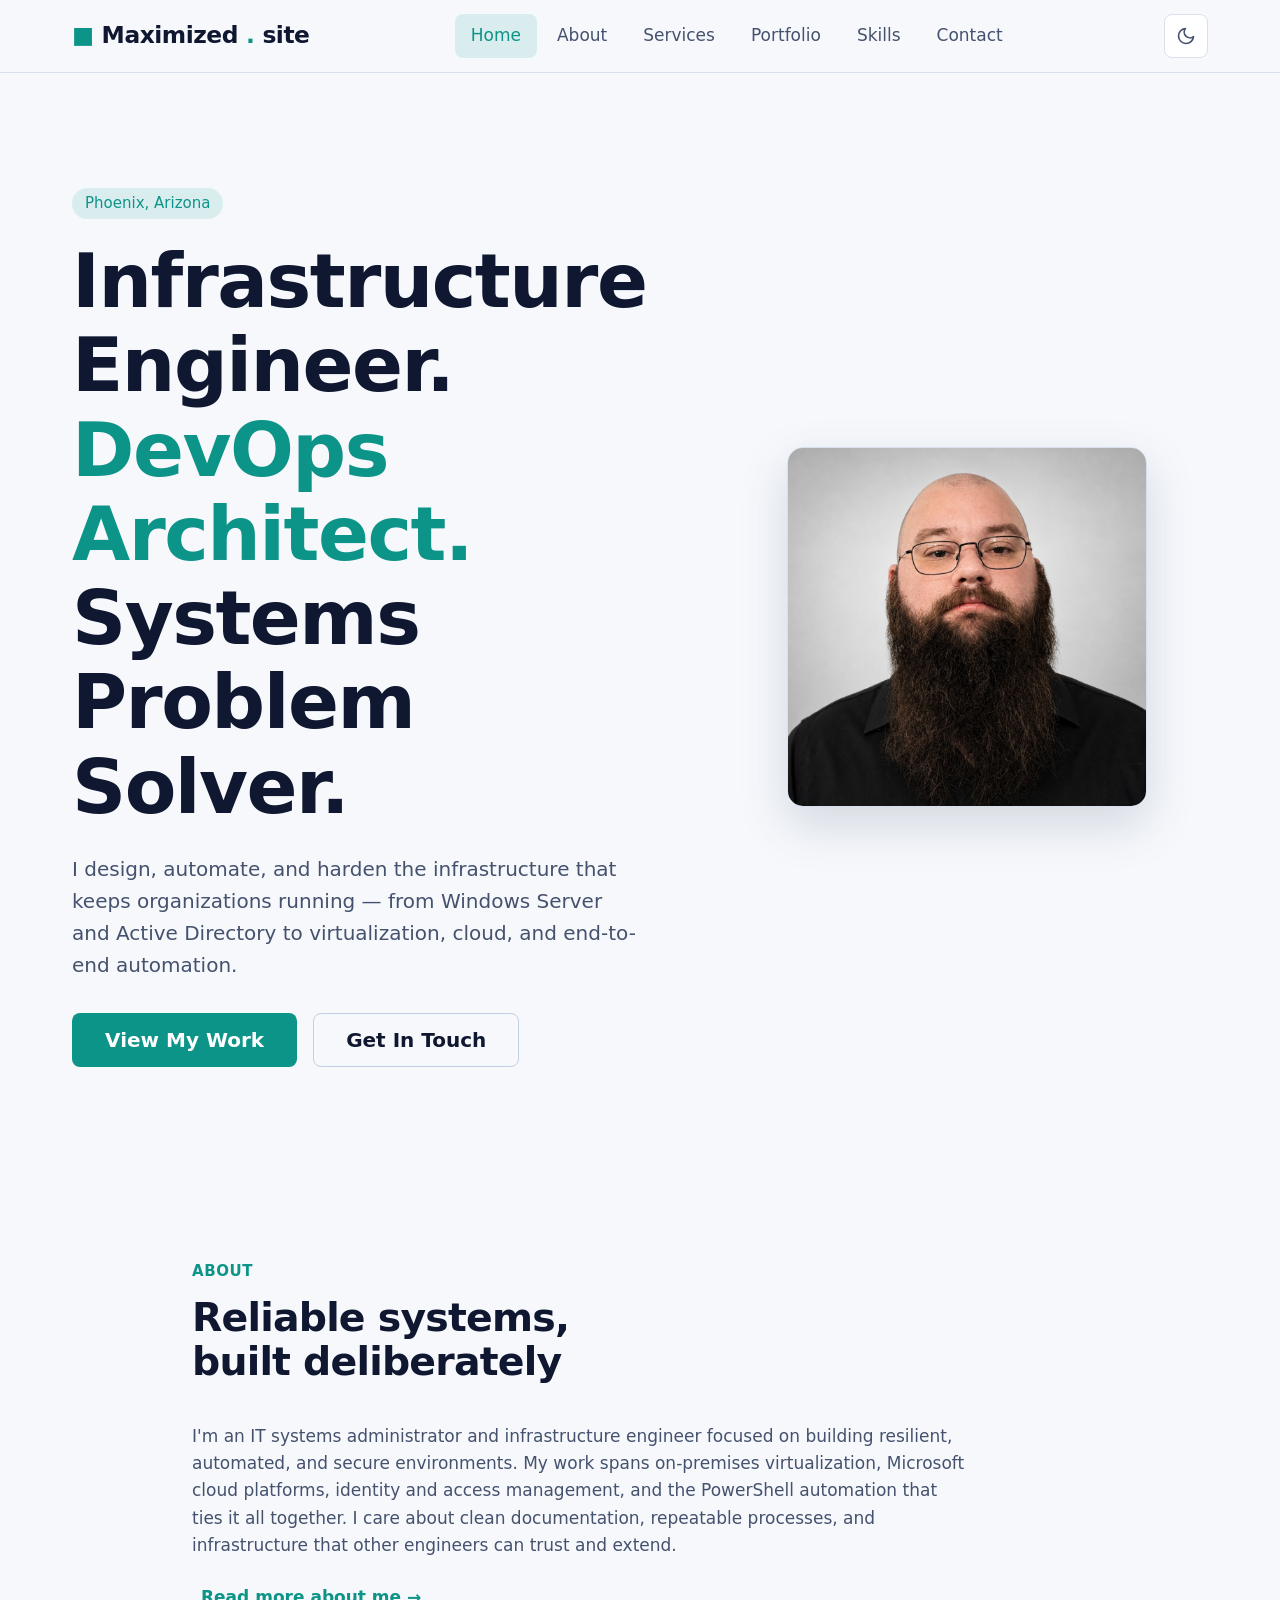
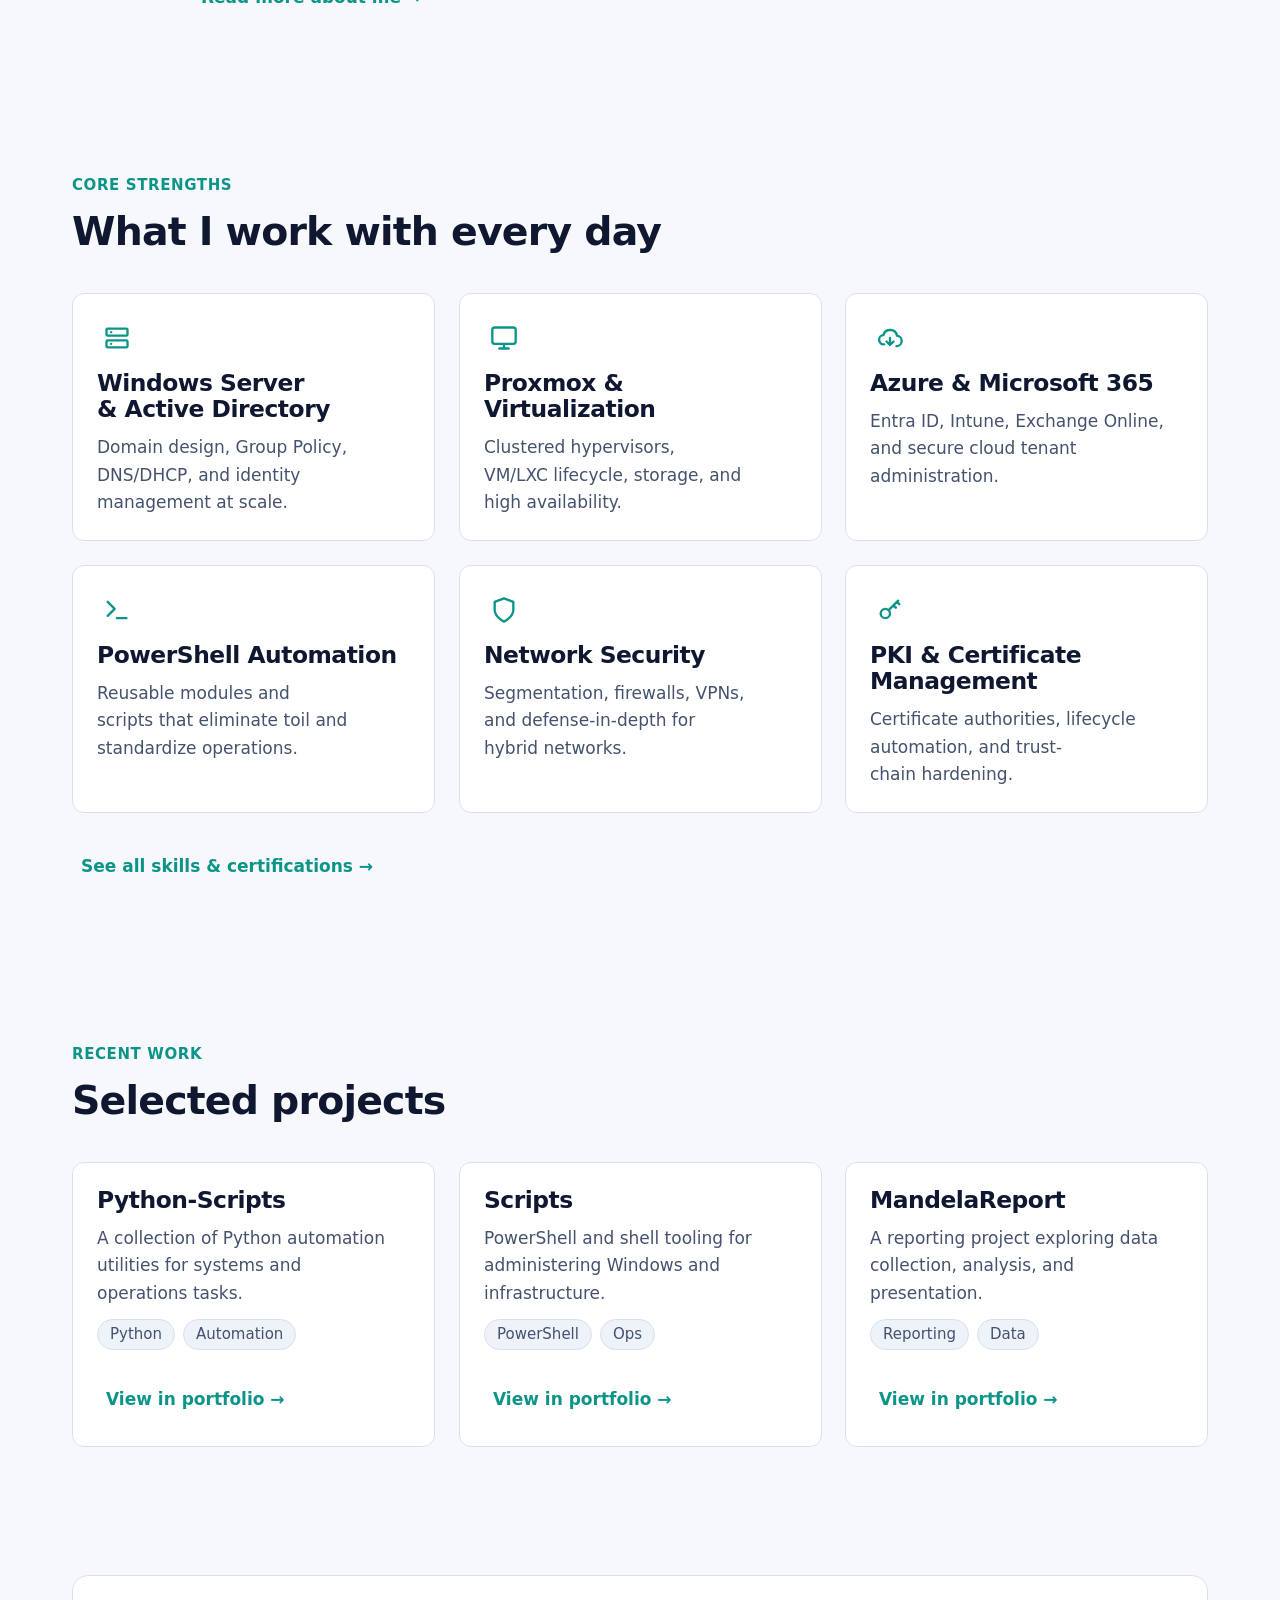
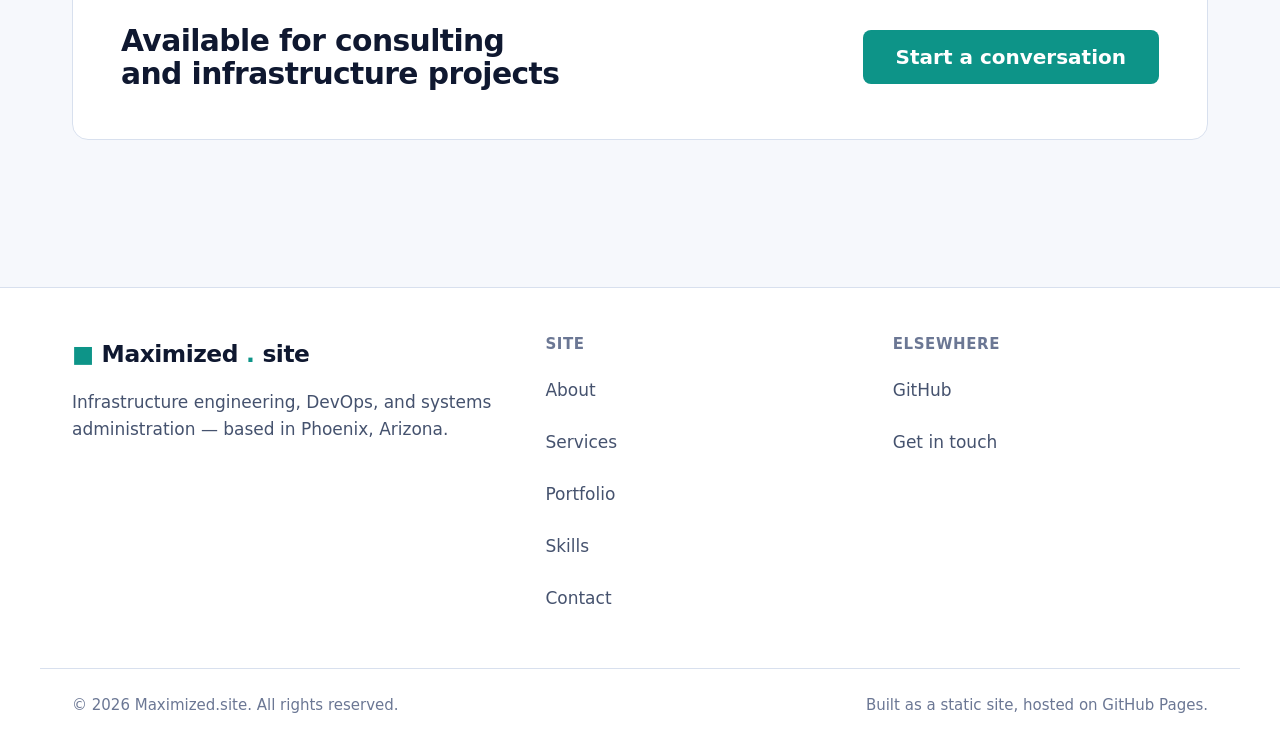
==== index.html @ c923c98b "Scaffold GitHub Pages portfolio site Add complete static site for maximized.site: HTML pages (home, " ====
<!doctype html>
<html lang="en">
<head>
  <meta charset="UTF-8" />
  <meta name="viewport" content="width=device-width, initial-scale=1" />

  <title>Home | Maximized.site</title>
  <meta name="description" content="Max Daylight — Infrastructure Engineer and DevOps Architect in Phoenix, AZ. Windows Server, Proxmox, Azure, PowerShell automation, network security, and PKI." />
  <meta name="author" content="Max Daylight" />
  <link rel="canonical" href="https://maximized.site/index.html" />

  <meta property="og:site_name" content="Maximized.site" />
  <meta property="og:title" content="Home | Maximized.site" />
  <meta property="og:description" content="Infrastructure Engineer and DevOps Architect in Phoenix, AZ. Windows Server, Proxmox, Azure, PowerShell automation, network security, and PKI." />
  <meta property="og:type" content="website" />
  <meta property="og:url" content="https://maximized.site/index.html" />
  <meta property="og:image" content="https://maximized.site/assets/images/headshot.png" />

  <meta name="twitter:card" content="summary_large_image" />
  <meta name="twitter:title" content="Home | Maximized.site" />
  <meta name="twitter:description" content="Infrastructure Engineer and DevOps Architect in Phoenix, AZ. Windows Server, Proxmox, Azure, PowerShell automation, network security, and PKI." />
  <meta name="twitter:image" content="https://maximized.site/assets/images/headshot.png" />

  <meta name="theme-color" content="#0a0f1a" />

  <link rel="preconnect" href="https://api.fontshare.com" crossorigin />
  <link rel="stylesheet" href="https://api.fontshare.com/v2/css?f[]=cabinet-grotesk@700,800&f[]=satoshi@400,500,700&display=swap" />

  <link rel="stylesheet" href="./assets/css/tokens.css" />
  <link rel="stylesheet" href="./assets/css/base.css" />
  <link rel="stylesheet" href="./assets/css/layout.css" />
  <link rel="stylesheet" href="./assets/css/components.css" />
  <link rel="stylesheet" href="./assets/css/utilities.css" />

  <script type="application/ld+json">
  {
    "@context": "https://schema.org",
    "@type": "Person",
    "name": "Max Daylight",
    "url": "https://maximized.site/",
    "image": "https://maximized.site/assets/images/headshot.png",
    "jobTitle": "Infrastructure Engineer & DevOps Architect",
    "address": {
      "@type": "PostalAddress",
      "addressLocality": "Phoenix",
      "addressRegion": "AZ",
      "addressCountry": "US"
    },
    "knowsAbout": [
      "Windows Server",
      "Active Directory",
      "Proxmox",
      "Virtualization",
      "Microsoft Azure",
      "Microsoft 365",
      "PowerShell Automation",
      "Network Security",
      "PKI",
      "Certificate Management"
    ],
    "sameAs": [
      "https://github.com/maxdaylight"
    ]
  }
  </script>
</head>
<body>
  <a class="skip-link" href="#main">Skip to content</a>

  <header class="site-header">
    <div class="container site-header__inner">
      <a class="brand" href="./index.html">
        <span class="brand__mark" aria-hidden="true">&#9632;</span>
        Maximized<span class="brand__mark" aria-hidden="true">.</span>site
      </a>

      <nav id="primary-nav" class="primary-nav" aria-label="Primary">
        <ul class="primary-nav__list">
          <li><a class="primary-nav__link" href="./index.html">Home</a></li>
          <li><a class="primary-nav__link" href="./about.html">About</a></li>
          <li><a class="primary-nav__link" href="./services.html">Services</a></li>
          <li><a class="primary-nav__link" href="./portfolio.html">Portfolio</a></li>
          <li><a class="primary-nav__link" href="./skills.html">Skills</a></li>
          <li><a class="primary-nav__link" href="./contact.html">Contact</a></li>
        </ul>
      </nav>

      <div class="header-actions">
        <button type="button" class="icon-btn theme-toggle" data-theme-toggle aria-label="Switch theme" aria-pressed="false">
          <svg class="icon-sun" viewBox="0 0 24 24" fill="none" stroke="currentColor" stroke-width="2" stroke-linecap="round" stroke-linejoin="round" aria-hidden="true" focusable="false">
            <circle cx="12" cy="12" r="4"></circle>
            <path d="M12 2v2M12 20v2M4.93 4.93l1.41 1.41M17.66 17.66l1.41 1.41M2 12h2M20 12h2M6.34 17.66l-1.41 1.41M19.07 4.93l-1.41 1.41"></path>
          </svg>
          <svg class="icon-moon" viewBox="0 0 24 24" fill="none" stroke="currentColor" stroke-width="2" stroke-linecap="round" stroke-linejoin="round" aria-hidden="true" focusable="false">
            <path d="M21 12.79A9 9 0 1 1 11.21 3 7 7 0 0 0 21 12.79z"></path>
          </svg>
        </button>

        <button type="button" id="nav-toggle" class="icon-btn nav-toggle" aria-label="Toggle navigation menu" aria-controls="primary-nav" aria-expanded="false">
          <svg viewBox="0 0 24 24" fill="none" stroke="currentColor" stroke-width="2" stroke-linecap="round" aria-hidden="true" focusable="false">
            <path d="M3 6h18M3 12h18M3 18h18"></path>
          </svg>
        </button>
      </div>
    </div>
  </header>

  <main id="main">
    <!-- ============================= Hero ============================= -->
    <section class="hero" aria-labelledby="hero-title">
      <div class="container split">
        <div>
          <p class="hero__eyebrow">
            <span class="badge badge--accent">Phoenix, Arizona</span>
          </p>
          <h1 id="hero-title" class="hero__title">
            Infrastructure Engineer. <span class="accent">DevOps Architect.</span> Systems Problem Solver.
          </h1>
          <p class="hero__subtitle">
            I design, automate, and harden the infrastructure that keeps
            organizations running — from Windows Server and Active Directory to
            virtualization, cloud, and end-to-end automation.
          </p>
          <div class="hero__actions cluster">
            <a class="btn btn--primary btn--lg" href="./portfolio.html">View My Work</a>
            <a class="btn btn--secondary btn--lg" href="./contact.html">Get In Touch</a>
          </div>
        </div>
        <div class="split__media">
          <img
            class="portrait mx-auto"
            src="./assets/images/headshot.png"
            alt="Portrait of Max Daylight, Infrastructure and DevOps Engineer"
            width="360"
            height="360"
            loading="eager"
            decoding="async"
          />
        </div>
      </div>
    </section>

    <!-- ============================ About ============================= -->
    <section class="section" aria-labelledby="about-title" data-reveal>
      <div class="container container--default">
        <div class="section-header">
          <p class="section-eyebrow">About</p>
          <h2 id="about-title">Reliable systems, built deliberately</h2>
        </div>
        <p class="text-muted">
          I'm an IT systems administrator and infrastructure engineer focused on
          building resilient, automated, and secure environments. My work spans
          on-premises virtualization, Microsoft cloud platforms, identity and
          access management, and the PowerShell automation that ties it all
          together. I care about clean documentation, repeatable processes, and
          infrastructure that other engineers can trust and extend.
        </p>
        <p class="mt-4">
          <a class="btn btn--ghost" href="./about.html">Read more about me &rarr;</a>
        </p>
      </div>
    </section>

    <!-- ============================ Skills ============================ -->
    <section class="section" aria-labelledby="skills-title">
      <div class="container">
        <div class="section-header">
          <p class="section-eyebrow">Core strengths</p>
          <h2 id="skills-title">What I work with every day</h2>
        </div>

        <ul class="grid grid--3">
          <li class="card card--interactive" data-reveal>
            <span class="card__icon" aria-hidden="true">
              <svg viewBox="0 0 24 24" fill="none" stroke="currentColor" stroke-width="2" stroke-linecap="round" stroke-linejoin="round"><rect x="3" y="4" width="18" height="6" rx="1"></rect><rect x="3" y="14" width="18" height="6" rx="1"></rect><path d="M7 7h.01M7 17h.01"></path></svg>
            </span>
            <h3 class="card__title">Windows Server &amp; Active Directory</h3>
            <p class="card__text">Domain design, Group Policy, DNS/DHCP, and identity management at scale.</p>
          </li>

          <li class="card card--interactive" data-reveal data-reveal-delay="1">
            <span class="card__icon" aria-hidden="true">
              <svg viewBox="0 0 24 24" fill="none" stroke="currentColor" stroke-width="2" stroke-linecap="round" stroke-linejoin="round"><rect x="2" y="3" width="20" height="14" rx="2"></rect><path d="M8 21h8M12 17v4"></path></svg>
            </span>
            <h3 class="card__title">Proxmox &amp; Virtualization</h3>
            <p class="card__text">Clustered hypervisors, VM/LXC lifecycle, storage, and high availability.</p>
          </li>

          <li class="card card--interactive" data-reveal data-reveal-delay="2">
            <span class="card__icon" aria-hidden="true">
              <svg viewBox="0 0 24 24" fill="none" stroke="currentColor" stroke-width="2" stroke-linecap="round" stroke-linejoin="round"><path d="M17.5 19a4.5 4.5 0 0 0 .5-8.97A6 6 0 0 0 6.34 9.5 4 4 0 0 0 7 17.5"></path><path d="M12 12v6M9 15l3 3 3-3"></path></svg>
            </span>
            <h3 class="card__title">Azure &amp; Microsoft 365</h3>
            <p class="card__text">Entra ID, Intune, Exchange Online, and secure cloud tenant administration.</p>
          </li>

          <li class="card card--interactive" data-reveal>
            <span class="card__icon" aria-hidden="true">
              <svg viewBox="0 0 24 24" fill="none" stroke="currentColor" stroke-width="2" stroke-linecap="round" stroke-linejoin="round"><path d="M4 17l6-6-6-6"></path><path d="M12 19h8"></path></svg>
            </span>
            <h3 class="card__title">PowerShell Automation</h3>
            <p class="card__text">Reusable modules and scripts that eliminate toil and standardize operations.</p>
          </li>

          <li class="card card--interactive" data-reveal data-reveal-delay="1">
            <span class="card__icon" aria-hidden="true">
              <svg viewBox="0 0 24 24" fill="none" stroke="currentColor" stroke-width="2" stroke-linecap="round" stroke-linejoin="round"><path d="M12 22s8-4 8-10V5l-8-3-8 3v7c0 6 8 10 8 10z"></path></svg>
            </span>
            <h3 class="card__title">Network Security</h3>
            <p class="card__text">Segmentation, firewalls, VPNs, and defense-in-depth for hybrid networks.</p>
          </li>

          <li class="card card--interactive" data-reveal data-reveal-delay="2">
            <span class="card__icon" aria-hidden="true">
              <svg viewBox="0 0 24 24" fill="none" stroke="currentColor" stroke-width="2" stroke-linecap="round" stroke-linejoin="round"><circle cx="8" cy="15" r="4"></circle><path d="M10.85 12.15 19 4M18 5l2 2M15 8l2 2"></path></svg>
            </span>
            <h3 class="card__title">PKI &amp; Certificate Management</h3>
            <p class="card__text">Certificate authorities, lifecycle automation, and trust-chain hardening.</p>
          </li>
        </ul>

        <p class="mt-8">
          <a class="btn btn--ghost" href="./skills.html">See all skills &amp; certifications &rarr;</a>
        </p>
      </div>
    </section>

    <!-- ========================= Recent work ========================= -->
    <section class="section" aria-labelledby="work-title">
      <div class="container">
        <div class="section-header">
          <p class="section-eyebrow">Recent work</p>
          <h2 id="work-title">Selected projects</h2>
        </div>

        <ul class="grid grid--3">
          <li class="card card--interactive" data-reveal>
            <h3 class="card__title">Python-Scripts</h3>
            <p class="card__text">A collection of Python automation utilities for systems and operations tasks.</p>
            <div class="card__meta">
              <span class="badge">Python</span>
              <span class="badge">Automation</span>
            </div>
            <p class="mt-4"><a class="btn btn--ghost" href="./portfolio.html">View in portfolio &rarr;</a></p>
          </li>

          <li class="card card--interactive" data-reveal data-reveal-delay="1">
            <h3 class="card__title">Scripts</h3>
            <p class="card__text">PowerShell and shell tooling for administering Windows and infrastructure.</p>
            <div class="card__meta">
              <span class="badge">PowerShell</span>
              <span class="badge">Ops</span>
            </div>
            <p class="mt-4"><a class="btn btn--ghost" href="./portfolio.html">View in portfolio &rarr;</a></p>
          </li>

          <li class="card card--interactive" data-reveal data-reveal-delay="2">
            <h3 class="card__title">MandelaReport</h3>
            <p class="card__text">A reporting project exploring data collection, analysis, and presentation.</p>
            <div class="card__meta">
              <span class="badge">Reporting</span>
              <span class="badge">Data</span>
            </div>
            <p class="mt-4"><a class="btn btn--ghost" href="./portfolio.html">View in portfolio &rarr;</a></p>
          </li>
        </ul>
      </div>
    </section>

    <!-- =========================== CTA banner ========================= -->
    <section class="section section--tight" aria-labelledby="cta-title">
      <div class="container">
        <div class="cta-banner" data-reveal>
          <h2 id="cta-title" class="cta-banner__title">Available for consulting and infrastructure projects</h2>
          <a class="btn btn--primary btn--lg" href="./contact.html">Start a conversation</a>
        </div>
      </div>
    </section>
  </main>

  <footer class="site-footer">
    <div class="container site-footer__inner">
      <div class="footer-col">
        <a class="brand" href="./index.html">
          <span class="brand__mark" aria-hidden="true">&#9632;</span>
          Maximized<span class="brand__mark" aria-hidden="true">.</span>site
        </a>
        <p class="text-muted mt-4">
          Infrastructure engineering, DevOps, and systems administration —
          based in Phoenix, Arizona.
        </p>
      </div>

      <nav class="footer-col" aria-label="Footer">
        <h2 class="footer-col__title">Site</h2>
        <div class="footer-links">
          <a href="./about.html">About</a>
          <a href="./services.html">Services</a>
          <a href="./portfolio.html">Portfolio</a>
          <a href="./skills.html">Skills</a>
          <a href="./contact.html">Contact</a>
        </div>
      </nav>

      <div class="footer-col">
        <h2 class="footer-col__title">Elsewhere</h2>
        <div class="footer-links">
          <a href="https://github.com/maxdaylight" target="_blank" rel="noopener noreferrer">GitHub</a>
          <a href="./contact.html">Get in touch</a>
        </div>
      </div>
    </div>

    <div class="container site-footer__bottom">
      <p>&copy; <span data-current-year>2026</span> Maximized.site. All rights reserved.</p>
      <p>Built as a static site, hosted on GitHub Pages.</p>
    </div>
  </footer>

  <script src="./assets/js/utils.js" defer></script>
  <script src="./assets/js/theme.js" defer></script>
  <script src="./assets/js/nav.js" defer></script>
  <script src="./assets/js/animations.js" defer></script>
</body>
</html>
---- assets/css/tokens.css ----
/* ==========================================================================
   tokens.css — Design tokens for maximized.site
   Colors, fluid type scale, spacing, radii, shadows, transitions, widths.
   Dark navy + electric teal palette (IT / DevOps professional aesthetic).
   ========================================================================== */

:root {
  /* ---- Font families (loaded via Fontshare CDN) -------------------------- */
  --font-display: "Cabinet Grotesk", system-ui, -apple-system, "Segoe UI", sans-serif;
  --font-body: "Satoshi", system-ui, -apple-system, "Segoe UI", Roboto, sans-serif;
  --font-mono: ui-monospace, "Cascadia Code", "Fira Code", "SFMono-Regular", Consolas, monospace;

  /* ---- Fluid type scale (clamp: min, preferred-vw, max) ------------------ */
  /* 12px floor on --text-xs; 16px on --text-base. */
  --text-xs: clamp(0.75rem, 0.74rem + 0.05vw, 0.8125rem);     /* 12 -> 13 */
  --text-sm: clamp(0.875rem, 0.85rem + 0.12vw, 0.9375rem);    /* 14 -> 15 */
  --text-base: clamp(1rem, 0.97rem + 0.15vw, 1.0625rem);      /* 16 -> 17 */
  --text-md: clamp(1.125rem, 1.08rem + 0.22vw, 1.25rem);      /* 18 -> 20 */
  --text-lg: clamp(1.25rem, 1.18rem + 0.35vw, 1.5rem);        /* 20 -> 24 */
  --text-xl: clamp(1.5rem, 1.38rem + 0.6vw, 1.875rem);        /* 24 -> 30 */
  --text-2xl: clamp(1.875rem, 1.68rem + 0.98vw, 2.5rem);      /* 30 -> 40 */
  --text-3xl: clamp(2.25rem, 1.95rem + 1.5vw, 3.25rem);       /* 36 -> 52 */
  --text-hero: clamp(2.75rem, 2.1rem + 3.25vw, 4.75rem);      /* 44 -> 76 */

  /* ---- Line heights & weights -------------------------------------------- */
  --leading-tight: 1.12;
  --leading-snug: 1.28;
  --leading-normal: 1.6;
  --weight-regular: 400;
  --weight-medium: 500;
  --weight-semibold: 600;
  --weight-bold: 700;
  --tracking-tight: -0.02em;
  --tracking-wide: 0.04em;

  /* ---- Spacing scale (4px base unit) ------------------------------------- */
  --space-1: 0.25rem;   /* 4px */
  --space-2: 0.5rem;    /* 8px */
  --space-3: 0.75rem;   /* 12px */
  --space-4: 1rem;      /* 16px */
  --space-5: 1.25rem;   /* 20px */
  --space-6: 1.5rem;    /* 24px */
  --space-8: 2rem;      /* 32px */
  --space-10: 2.5rem;   /* 40px */
  --space-12: 3rem;     /* 48px */
  --space-16: 4rem;     /* 64px */
  --space-20: 5rem;     /* 80px */
  --space-24: 6rem;     /* 96px */
  --space-32: 8rem;     /* 128px */

  /* ---- Border radius ----------------------------------------------------- */
  --radius-sm: 6px;
  --radius-md: 8px;
  --radius-lg: 12px;
  --radius-xl: 16px;
  --radius-full: 9999px;

  /* ---- Content width tokens ---------------------------------------------- */
  --content-narrow: 640px;
  --content-default: 960px;
  --content-wide: 1200px;

  /* ---- Layout ------------------------------------------------------------ */
  --header-height: 4.5rem;
  --gutter: clamp(1rem, 0.6rem + 2vw, 2rem);

  /* ---- Transitions ------------------------------------------------------- */
  --transition-interactive: 180ms cubic-bezier(0.16, 1, 0.3, 1);
  --transition-slow: 420ms cubic-bezier(0.16, 1, 0.3, 1);

  /* ---- Z-index scale ----------------------------------------------------- */
  --z-base: 1;
  --z-header: 100;
  --z-nav: 200;
  --z-skiplink: 300;
}

/* ==========================================================================
   Color palette — Dark theme (default professional aesthetic)
   ========================================================================== */
:root,
[data-theme="dark"] {
  color-scheme: dark;

  --color-bg: #0a0f1a;            /* deep navy */
  --color-surface: #111a2b;       /* raised navy surface */
  --color-surface-2: #18233a;     /* secondary surface / hover */
  --color-border: #243049;        /* subtle border on dark */
  --color-border-strong: #33405c;

  --color-text: #e9eef7;          /* near-white body text */
  --color-text-muted: #9aa8c2;    /* muted secondary text */
  --color-text-faint: #6b7a97;    /* faint tertiary text */

  --color-primary: #2dd4bf;       /* electric teal accent */
  --color-primary-hover: #5eead4;
  --color-primary-contrast: #04211d; /* text on teal surfaces */
  --color-primary-soft: rgba(45, 212, 191, 0.14);

  --color-focus: #5eead4;

  /* Shadows tone-matched to dark surfaces via oklch + alpha */
  --shadow-sm: 0 1px 2px oklch(0% 0 0 / 0.45);
  --shadow-md: 0 6px 18px oklch(0% 0 0 / 0.5);
  --shadow-lg: 0 18px 48px oklch(0% 0 0 / 0.55);
  --shadow-focus: 0 0 0 3px var(--color-primary-soft);
}

/* ==========================================================================
   Color palette — Light theme
   ========================================================================== */
[data-theme="light"] {
  color-scheme: light;

  --color-bg: #f6f8fc;
  --color-surface: #ffffff;
  --color-surface-2: #eef2f9;
  --color-border: #d8e0ee;
  --color-border-strong: #c2cee2;

  --color-text: #0f1830;
  --color-text-muted: #45526e;
  --color-text-faint: #6b7794;

  --color-primary: #0d9488;       /* deeper teal for AA contrast on light */
  --color-primary-hover: #0f766e;
  --color-primary-contrast: #ffffff;
  --color-primary-soft: rgba(13, 148, 136, 0.12);

  --color-focus: #0d9488;

  --shadow-sm: 0 1px 2px oklch(40% 0.04 250 / 0.12);
  --shadow-md: 0 6px 18px oklch(40% 0.04 250 / 0.14);
  --shadow-lg: 0 18px 48px oklch(40% 0.04 250 / 0.18);
  --shadow-focus: 0 0 0 3px var(--color-primary-soft);
}

/* Default to dark when no preference is resolved by JS and the user's
   system prefers light: light tokens applied only when explicitly set. */
@media (prefers-color-scheme: light) {
  :root:not([data-theme]) {
    color-scheme: light;
    --color-bg: #f6f8fc;
    --color-surface: #ffffff;
    --color-surface-2: #eef2f9;
    --color-border: #d8e0ee;
    --color-border-strong: #c2cee2;
    --color-text: #0f1830;
    --color-text-muted: #45526e;
    --color-text-faint: #6b7794;
    --color-primary: #0d9488;
    --color-primary-hover: #0f766e;
    --color-primary-contrast: #ffffff;
    --color-primary-soft: rgba(13, 148, 136, 0.12);
    --color-focus: #0d9488;
  }
}
---- assets/css/base.css ----
/* ==========================================================================
   base.css — CSS reset + base element styles for maximized.site
   Depends on tokens.css.
   ========================================================================== */

*,
*::before,
*::after {
  box-sizing: border-box;
}

* {
  margin: 0;
}

html {
  scroll-behavior: smooth;
  -webkit-text-size-adjust: 100%;
  text-size-adjust: 100%;
  scroll-padding-top: calc(var(--header-height) + var(--space-4));
}

body {
  min-height: 100vh;
  color: var(--color-text);
  background-color: var(--color-bg);
  font-family: var(--font-body);
  font-size: var(--text-base);
  line-height: var(--leading-normal);
  font-weight: var(--weight-regular);
  -webkit-font-smoothing: antialiased;
  -moz-osx-font-smoothing: grayscale;
  text-rendering: optimizeLegibility;
}

img,
video,
canvas,
svg {
  display: block;
  max-width: 100%;
  height: auto;
}

input,
button,
textarea,
select {
  font: inherit;
  color: inherit;
}

button {
  cursor: pointer;
  background: none;
  border: none;
}

a {
  color: var(--color-primary);
  text-decoration: none;
}

a:hover {
  color: var(--color-primary-hover);
}

ul,
ol {
  list-style: none;
  padding: 0;
}

/* ---- Headings ----------------------------------------------------------- */
h1,
h2,
h3,
h4 {
  font-family: var(--font-display);
  font-weight: var(--weight-bold);
  line-height: var(--leading-tight);
  letter-spacing: var(--tracking-tight);
  text-wrap: balance;
  color: var(--color-text);
}

h1 { font-size: var(--text-3xl); }
h2 { font-size: var(--text-2xl); }
h3 { font-size: var(--text-xl); }
h4 { font-size: var(--text-lg); }

h5,
h6 {
  font-family: var(--font-body);
  font-weight: var(--weight-semibold);
  line-height: var(--leading-snug);
}

/* ---- Body text ---------------------------------------------------------- */
p,
li {
  text-wrap: pretty;
}

p {
  max-width: 72ch;
}

strong {
  font-weight: var(--weight-semibold);
  color: var(--color-text);
}

code,
pre,
kbd {
  font-family: var(--font-mono);
  font-size: 0.92em;
}

hr {
  border: none;
  border-top: 1px solid var(--color-border);
  margin-block: var(--space-8);
}

/* ---- Selection & focus -------------------------------------------------- */
::selection {
  background-color: color-mix(in oklab, var(--color-primary) 35%, transparent);
  color: var(--color-text);
}

:focus-visible {
  outline: 2px solid var(--color-focus);
  outline-offset: 2px;
  border-radius: var(--radius-sm);
}

/* Remove default outline only where :focus-visible provides a replacement. */
:focus:not(:focus-visible) {
  outline: none;
}

/* ---- Reduced motion ----------------------------------------------------- */
@media (prefers-reduced-motion: reduce) {
  html {
    scroll-behavior: auto;
  }

  *,
  *::before,
  *::after {
    animation-duration: 0.01ms !important;
    animation-iteration-count: 1 !important;
    transition-duration: 0.01ms !important;
    scroll-behavior: auto !important;
  }
}

/* ---- Screen-reader-only utility ----------------------------------------- */
.sr-only {
  position: absolute;
  width: 1px;
  height: 1px;
  padding: 0;
  margin: -1px;
  overflow: hidden;
  clip: rect(0, 0, 0, 0);
  white-space: nowrap;
  border: 0;
}
---- assets/css/layout.css ----
/* ==========================================================================
   layout.css — Container, grid, and section layout utilities
   Depends on tokens.css.
   ========================================================================== */

.container {
  width: 100%;
  max-width: var(--content-wide);
  margin-inline: auto;
  padding-inline: var(--gutter);
}

.container--narrow { max-width: var(--content-narrow); }
.container--default { max-width: var(--content-default); }

/* ---- Vertical section rhythm -------------------------------------------- */
.section {
  padding-block: clamp(var(--space-12), 6vw, var(--space-24));
}

.section--tight {
  padding-block: clamp(var(--space-8), 4vw, var(--space-16));
}

.section-header {
  display: flex;
  flex-direction: column;
  gap: var(--space-3);
  max-width: var(--content-narrow);
  margin-bottom: var(--space-10);
}

.section-eyebrow {
  font-size: var(--text-sm);
  font-weight: var(--weight-semibold);
  letter-spacing: var(--tracking-wide);
  text-transform: uppercase;
  color: var(--color-primary);
}

.section-lead {
  color: var(--color-text-muted);
  font-size: var(--text-md);
}

/* ---- Responsive auto-fit grid ------------------------------------------- */
.grid {
  display: grid;
  gap: var(--space-6);
}

.grid--2 { grid-template-columns: repeat(2, 1fr); }
.grid--3 { grid-template-columns: repeat(3, 1fr); }

.grid--auto {
  grid-template-columns: repeat(auto-fit, minmax(min(100%, 16rem), 1fr));
}

/* ---- Flex helpers ------------------------------------------------------- */
.cluster {
  display: flex;
  flex-wrap: wrap;
  gap: var(--space-4);
  align-items: center;
}

.cluster--center {
  justify-content: center;
}

.stack {
  display: flex;
  flex-direction: column;
  gap: var(--space-4);
}

.stack--lg { gap: var(--space-8); }

/* ---- Two-column split (content + media) --------------------------------- */
.split {
  display: grid;
  gap: clamp(var(--space-8), 5vw, var(--space-16));
  align-items: center;
  grid-template-columns: 1fr;
}

@media (min-width: 60rem) {
  .split {
    grid-template-columns: 1.1fr 0.9fr;
  }
  .split--media-first > :first-child { order: 2; }
}

/* ---- Responsive collapse for grids -------------------------------------- */
@media (max-width: 60rem) {
  .grid--3 { grid-template-columns: repeat(2, 1fr); }
}

@media (max-width: 40rem) {
  .grid--2,
  .grid--3 { grid-template-columns: 1fr; }
}
---- assets/css/components.css ----
/* ==========================================================================
   components.css — Buttons, cards, badges, nav, header, footer, forms
   Depends on tokens.css, layout.css.
   ========================================================================== */

/* ==========================================================================
   Skip link
   ========================================================================== */
.skip-link {
  position: absolute;
  left: var(--space-4);
  top: var(--space-2);
  z-index: var(--z-skiplink);
  transform: translateY(-150%);
  padding: var(--space-3) var(--space-5);
  background-color: var(--color-primary);
  color: var(--color-primary-contrast);
  border-radius: var(--radius-md);
  font-weight: var(--weight-semibold);
  transition: transform var(--transition-interactive);
}

.skip-link:focus-visible {
  transform: translateY(0);
  color: var(--color-primary-contrast);
}

/* ==========================================================================
   Buttons (min 44x44px touch targets; no gradients)
   ========================================================================== */
.btn {
  display: inline-flex;
  align-items: center;
  justify-content: center;
  gap: var(--space-2);
  min-height: 44px;
  padding: var(--space-3) var(--space-6);
  border-radius: var(--radius-md);
  font-family: var(--font-body);
  font-size: var(--text-base);
  font-weight: var(--weight-semibold);
  line-height: 1;
  text-align: center;
  border: 1px solid transparent;
  transition: background-color var(--transition-interactive),
    border-color var(--transition-interactive),
    color var(--transition-interactive),
    transform var(--transition-interactive);
}

.btn:active {
  transform: translateY(1px);
}

.btn--primary {
  background-color: var(--color-primary);
  color: var(--color-primary-contrast);
}

.btn--primary:hover {
  background-color: var(--color-primary-hover);
  color: var(--color-primary-contrast);
}

.btn--secondary {
  background-color: transparent;
  color: var(--color-text);
  border-color: var(--color-border-strong);
}

.btn--secondary:hover {
  background-color: var(--color-surface-2);
  color: var(--color-text);
  border-color: var(--color-primary);
}

.btn--ghost {
  background-color: transparent;
  color: var(--color-primary);
  padding-inline: var(--space-2);
}

.btn--ghost:hover {
  color: var(--color-primary-hover);
}

.btn--lg {
  min-height: 52px;
  padding: var(--space-4) var(--space-8);
  font-size: var(--text-md);
}

/* ==========================================================================
   Site header + primary navigation
   ========================================================================== */
.site-header {
  position: sticky;
  top: 0;
  z-index: var(--z-header);
  background-color: color-mix(in oklab, var(--color-bg) 88%, transparent);
  backdrop-filter: saturate(140%) blur(10px);
  border-bottom: 1px solid var(--color-border);
}

.site-header__inner {
  display: flex;
  align-items: center;
  justify-content: space-between;
  gap: var(--space-4);
  min-height: var(--header-height);
}

.brand {
  display: inline-flex;
  align-items: center;
  gap: var(--space-2);
  font-family: var(--font-display);
  font-weight: var(--weight-bold);
  font-size: var(--text-lg);
  color: var(--color-text);
  letter-spacing: var(--tracking-tight);
}

.brand:hover { color: var(--color-text); }

.brand__mark {
  color: var(--color-primary);
}

.primary-nav {
  display: flex;
  align-items: center;
  gap: var(--space-2);
}

.primary-nav__list {
  display: flex;
  align-items: center;
  gap: var(--space-1);
}

.primary-nav__link {
  display: inline-flex;
  align-items: center;
  min-height: 44px;
  padding: var(--space-2) var(--space-4);
  border-radius: var(--radius-md);
  color: var(--color-text-muted);
  font-weight: var(--weight-medium);
  transition: color var(--transition-interactive),
    background-color var(--transition-interactive);
}

.primary-nav__link:hover {
  color: var(--color-text);
  background-color: var(--color-surface-2);
}

.primary-nav__link[aria-current="page"] {
  color: var(--color-primary);
  background-color: var(--color-primary-soft);
}

/* ---- Header action buttons (theme toggle + hamburger) ------------------- */
.header-actions {
  display: flex;
  align-items: center;
  gap: var(--space-2);
}

.icon-btn {
  display: inline-flex;
  align-items: center;
  justify-content: center;
  width: 44px;
  height: 44px;
  border-radius: var(--radius-md);
  color: var(--color-text-muted);
  border: 1px solid var(--color-border);
  background-color: var(--color-surface);
  transition: color var(--transition-interactive),
    border-color var(--transition-interactive),
    background-color var(--transition-interactive);
}

.icon-btn:hover {
  color: var(--color-text);
  border-color: var(--color-primary);
}

.icon-btn svg {
  width: 20px;
  height: 20px;
}

/* Theme toggle: show one icon at a time depending on resolved theme. */
.theme-toggle .icon-sun { display: none; }
.theme-toggle .icon-moon { display: block; }
[data-theme="dark"] .theme-toggle .icon-sun { display: block; }
[data-theme="dark"] .theme-toggle .icon-moon { display: none; }

.nav-toggle {
  display: none;
}

/* ==========================================================================
   Mobile navigation
   ========================================================================== */
@media (max-width: 56rem) {
  .nav-toggle {
    display: inline-flex;
  }

  .primary-nav {
    position: fixed;
    inset: var(--header-height) 0 auto 0;
    flex-direction: column;
    align-items: stretch;
    gap: var(--space-2);
    padding: var(--space-4) var(--gutter) var(--space-8);
    background-color: var(--color-surface);
    border-bottom: 1px solid var(--color-border);
    box-shadow: var(--shadow-lg);
    transform: translateY(-12px);
    opacity: 0;
    visibility: hidden;
    transition: opacity var(--transition-interactive),
      transform var(--transition-interactive),
      visibility var(--transition-interactive);
  }

  .primary-nav.nav-open {
    transform: translateY(0);
    opacity: 1;
    visibility: visible;
  }

  .primary-nav__list {
    flex-direction: column;
    align-items: stretch;
    gap: var(--space-1);
  }

  .primary-nav__link {
    width: 100%;
  }
}

/* ==========================================================================
   Cards
   ========================================================================== */
.card {
  display: flex;
  flex-direction: column;
  gap: var(--space-3);
  padding: var(--space-6);
  background-color: var(--color-surface);
  border: 1px solid var(--color-border);
  border-radius: var(--radius-lg);
  transition: border-color var(--transition-interactive),
    transform var(--transition-interactive),
    box-shadow var(--transition-interactive);
}

.card--interactive:hover {
  border-color: var(--color-primary);
  transform: translateY(-3px);
  box-shadow: var(--shadow-md);
}

.card__title {
  font-size: var(--text-lg);
}

.card__text {
  color: var(--color-text-muted);
  font-size: var(--text-base);
}

.card__icon {
  display: inline-flex;
  align-items: center;
  justify-content: center;
  width: 40px;
  height: 40px;
  color: var(--color-primary);
}

.card__icon svg {
  width: 28px;
  height: 28px;
}

.card__meta {
  margin-top: auto;
  display: flex;
  flex-wrap: wrap;
  gap: var(--space-2);
  font-size: var(--text-sm);
  color: var(--color-text-faint);
}

/* ==========================================================================
   Badges / tags
   ========================================================================== */
.badge {
  display: inline-flex;
  align-items: center;
  gap: var(--space-1);
  padding: var(--space-1) var(--space-3);
  border-radius: var(--radius-full);
  background-color: var(--color-surface-2);
  border: 1px solid var(--color-border);
  color: var(--color-text-muted);
  font-size: var(--text-sm);
  font-weight: var(--weight-medium);
  line-height: 1.4;
}

.badge--accent {
  background-color: var(--color-primary-soft);
  border-color: transparent;
  color: var(--color-primary);
}

/* ==========================================================================
   Hero
   ========================================================================== */
.hero {
  padding-block: clamp(var(--space-16), 9vw, var(--space-32));
}

.hero__eyebrow {
  display: inline-flex;
  align-items: center;
  gap: var(--space-2);
  margin-bottom: var(--space-5);
}

.hero__title {
  font-size: var(--text-hero);
  max-width: 16ch;
}

.hero__title .accent { color: var(--color-primary); }

.hero__subtitle {
  margin-top: var(--space-6);
  max-width: 56ch;
  font-size: var(--text-md);
  color: var(--color-text-muted);
}

.hero__actions {
  margin-top: var(--space-8);
}

/* ==========================================================================
   Avatar / portrait
   ========================================================================== */
.portrait {
  width: 100%;
  max-width: 360px;
  aspect-ratio: 1 / 1;
  border-radius: var(--radius-xl);
  border: 1px solid var(--color-border);
  object-fit: cover;
  box-shadow: var(--shadow-lg);
}

/* ==========================================================================
   CTA banner
   ========================================================================== */
.cta-banner {
  display: flex;
  flex-wrap: wrap;
  gap: var(--space-6);
  align-items: center;
  justify-content: space-between;
  padding: clamp(var(--space-8), 4vw, var(--space-12));
  background-color: var(--color-surface);
  border: 1px solid var(--color-border);
  border-radius: var(--radius-xl);
}

.cta-banner__title {
  font-size: var(--text-xl);
  max-width: 28ch;
}

/* ==========================================================================
   Forms
   ========================================================================== */
.form {
  display: flex;
  flex-direction: column;
  gap: var(--space-5);
  max-width: var(--content-narrow);
}

.field {
  display: flex;
  flex-direction: column;
  gap: var(--space-2);
}

.field__label {
  font-weight: var(--weight-semibold);
  font-size: var(--text-sm);
  color: var(--color-text);
}

.field__hint {
  font-size: var(--text-sm);
  color: var(--color-text-faint);
}

.input,
.textarea {
  width: 100%;
  min-height: 44px;
  padding: var(--space-3) var(--space-4);
  background-color: var(--color-surface);
  border: 1px solid var(--color-border-strong);
  border-radius: var(--radius-md);
  color: var(--color-text);
  transition: border-color var(--transition-interactive),
    box-shadow var(--transition-interactive);
}

.textarea {
  min-height: 8rem;
  resize: vertical;
}

.input::placeholder,
.textarea::placeholder {
  color: var(--color-text-faint);
}

.input:focus-visible,
.textarea:focus-visible {
  outline: none;
  border-color: var(--color-primary);
  box-shadow: var(--shadow-focus);
}

/* ==========================================================================
   Definition / detail lists (about, contact)
   ========================================================================== */
.detail-list {
  display: grid;
  gap: var(--space-4);
}

.detail-list__row {
  display: flex;
  flex-direction: column;
  gap: var(--space-1);
  padding-bottom: var(--space-4);
  border-bottom: 1px solid var(--color-border);
}

.detail-list__term {
  font-size: var(--text-sm);
  font-weight: var(--weight-semibold);
  letter-spacing: var(--tracking-wide);
  text-transform: uppercase;
  color: var(--color-text-faint);
}

/* ==========================================================================
   Timeline (experience)
   ========================================================================== */
.timeline {
  display: grid;
  gap: var(--space-8);
  border-left: 2px solid var(--color-border);
  padding-left: var(--space-6);
}

.timeline__item {
  position: relative;
}

.timeline__item::before {
  content: "";
  position: absolute;
  left: calc(-1 * var(--space-6) - 6px);
  top: 6px;
  width: 10px;
  height: 10px;
  border-radius: var(--radius-full);
  background-color: var(--color-primary);
}

.timeline__period {
  font-size: var(--text-sm);
  color: var(--color-primary);
  font-weight: var(--weight-semibold);
}

/* ==========================================================================
   Footer
   ========================================================================== */
.site-footer {
  margin-top: var(--space-24);
  border-top: 1px solid var(--color-border);
  background-color: var(--color-surface);
}

.site-footer__inner {
  display: grid;
  gap: var(--space-8);
  padding-block: var(--space-12);
  grid-template-columns: 1fr;
}

@media (min-width: 48rem) {
  .site-footer__inner {
    grid-template-columns: 1.4fr 1fr 1fr;
  }
}

.footer-col__title {
  font-size: var(--text-sm);
  font-weight: var(--weight-semibold);
  letter-spacing: var(--tracking-wide);
  text-transform: uppercase;
  color: var(--color-text-faint);
  margin-bottom: var(--space-4);
}

.footer-links {
  display: flex;
  flex-direction: column;
  gap: var(--space-2);
}

.footer-links a {
  display: inline-flex;
  min-height: 44px;
  align-items: center;
  color: var(--color-text-muted);
}

.footer-links a:hover { color: var(--color-primary); }

.site-footer__bottom {
  display: flex;
  flex-wrap: wrap;
  gap: var(--space-3);
  justify-content: space-between;
  align-items: center;
  padding-block: var(--space-6);
  border-top: 1px solid var(--color-border);
  color: var(--color-text-faint);
  font-size: var(--text-sm);
}
---- assets/css/utilities.css ----
/* ==========================================================================
   utilities.css — Small, single-purpose helper classes
   Depends on tokens.css.
   ========================================================================== */

/* ---- Visibility --------------------------------------------------------- */
.is-hidden { display: none !important; }

/* .sr-only lives in base.css; .not-sr-only restores visibility. */
.not-sr-only {
  position: static;
  width: auto;
  height: auto;
  margin: 0;
  overflow: visible;
  clip: auto;
  white-space: normal;
}

/* ---- Text helpers ------------------------------------------------------- */
.text-muted { color: var(--color-text-muted); }
.text-faint { color: var(--color-text-faint); }
.text-primary { color: var(--color-primary); }
.text-center { text-align: center; }
.text-balance { text-wrap: balance; }

.truncate {
  overflow: hidden;
  text-overflow: ellipsis;
  white-space: nowrap;
}

.line-clamp-2 {
  display: -webkit-box;
  -webkit-line-clamp: 2;
  line-clamp: 2;
  -webkit-box-orient: vertical;
  overflow: hidden;
}

/* ---- Spacing helpers ---------------------------------------------------- */
.mt-0 { margin-top: 0; }
.mt-4 { margin-top: var(--space-4); }
.mt-6 { margin-top: var(--space-6); }
.mt-8 { margin-top: var(--space-8); }
.mb-0 { margin-bottom: 0; }
.mb-4 { margin-bottom: var(--space-4); }
.mb-6 { margin-bottom: var(--space-6); }
.mx-auto { margin-inline: auto; }

/* ---- Layout helpers ----------------------------------------------------- */
.full-width { width: 100%; }
.flow > * + * { margin-top: var(--space-4); }

/* ---- Scroll reveal (animations.js) -------------------------------------- */
[data-reveal] {
  opacity: 0;
  transform: translateY(20px);
  transition: opacity var(--transition-slow), transform var(--transition-slow);
  will-change: opacity, transform;
}

[data-reveal].revealed {
  opacity: 1;
  transform: translateY(0);
}

/* Staggered children */
[data-reveal][data-reveal-delay="1"] { transition-delay: 80ms; }
[data-reveal][data-reveal-delay="2"] { transition-delay: 160ms; }
[data-reveal][data-reveal-delay="3"] { transition-delay: 240ms; }

@media (prefers-reduced-motion: reduce) {
  [data-reveal] {
    opacity: 1;
    transform: none;
    transition: none;
  }
}
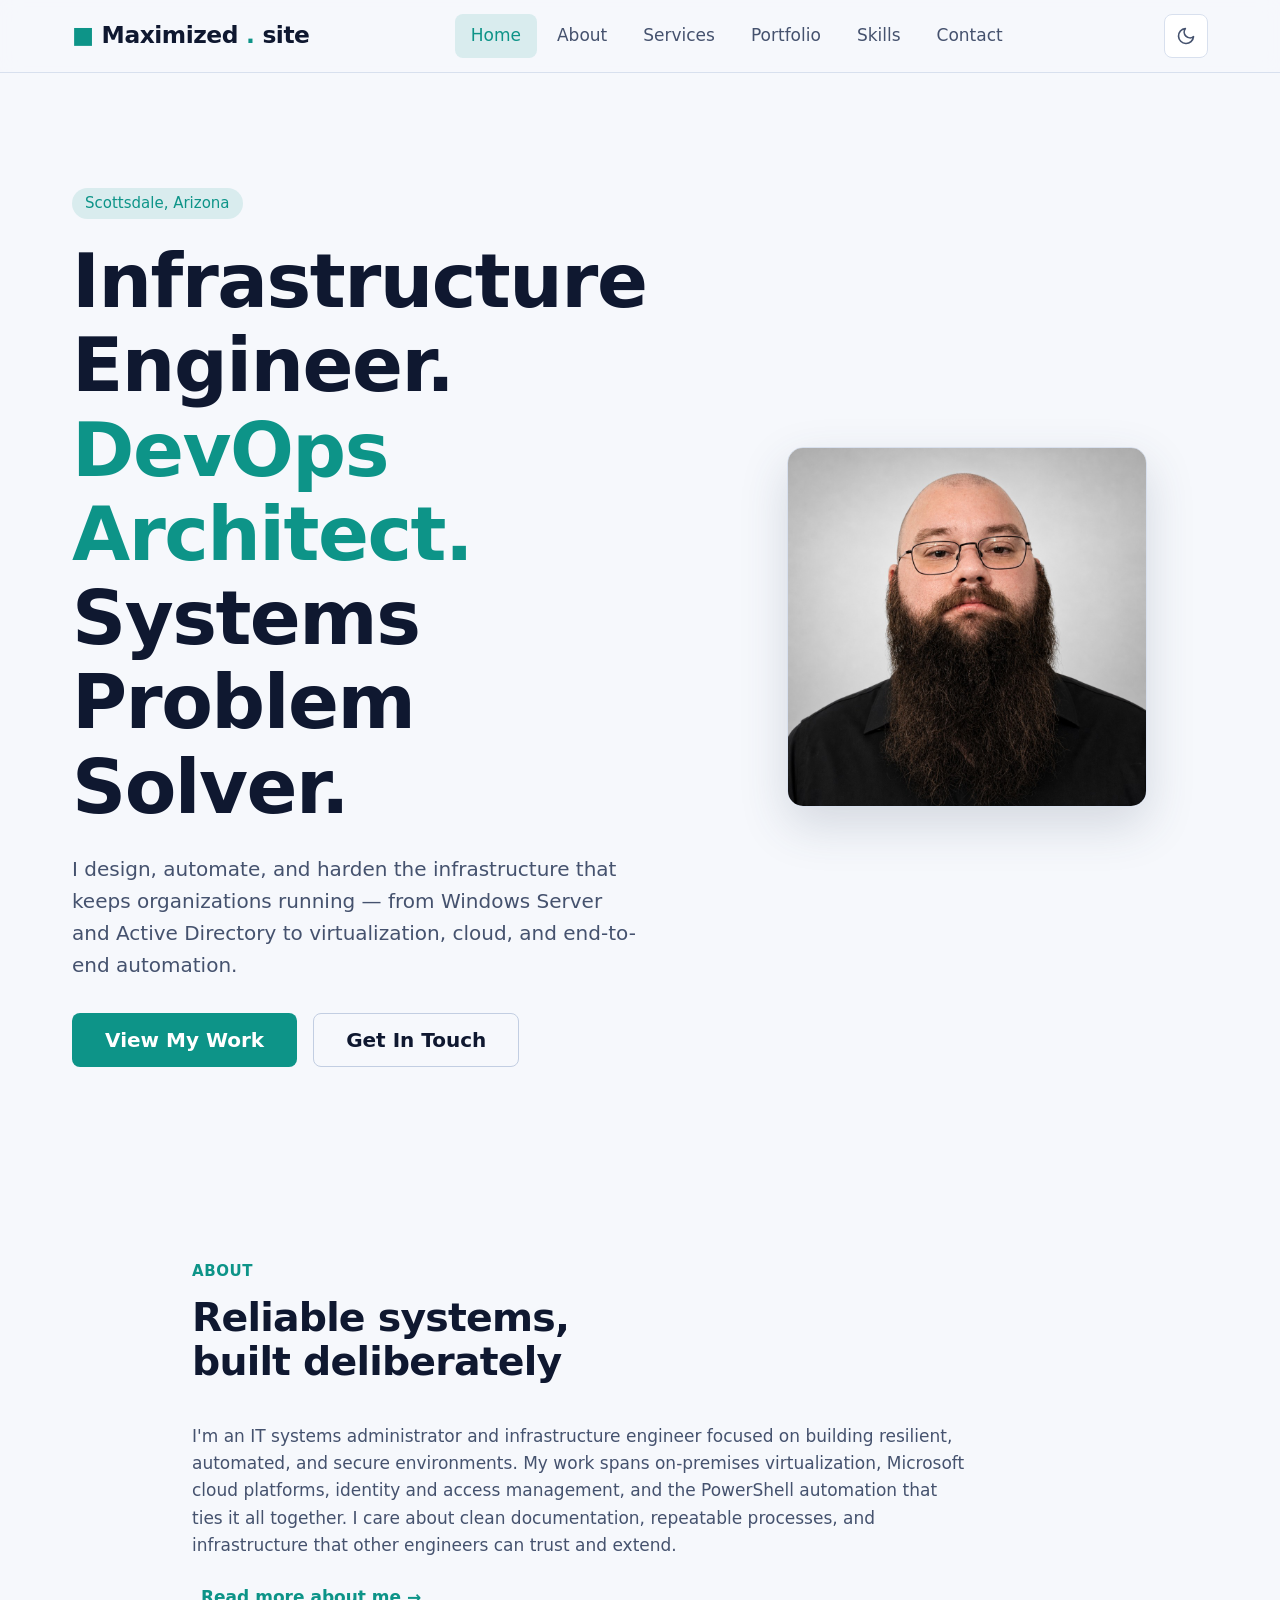
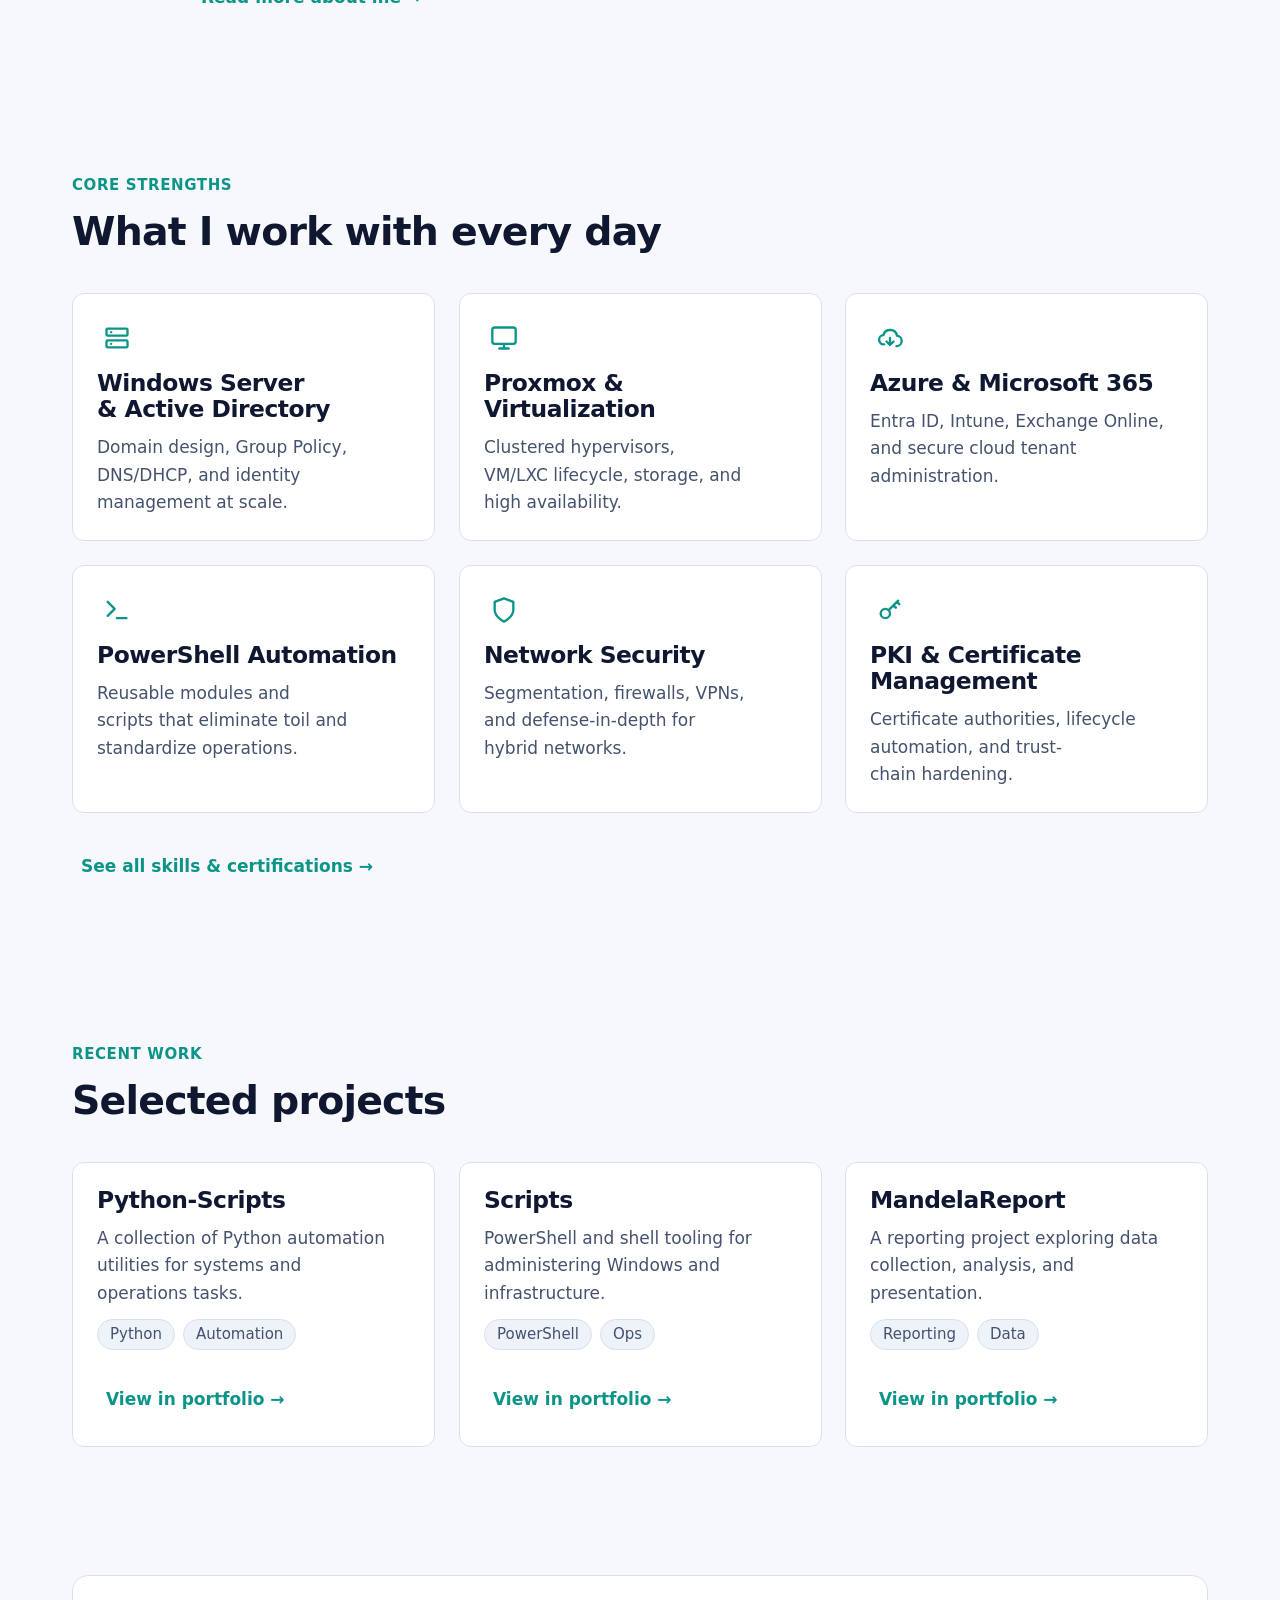
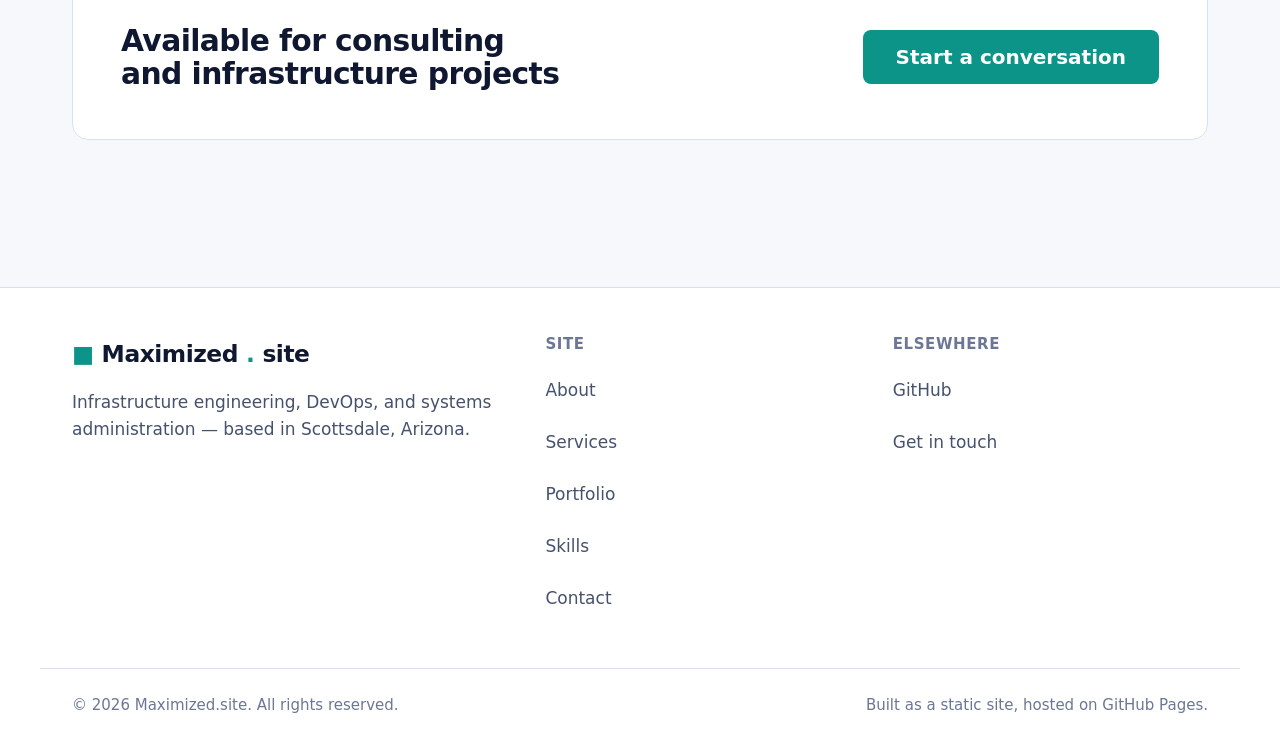
==== commit 6952e72c: "Location update." ====
--- a/index.html
+++ b/index.html
@@ -5,20 +5,20 @@
   <meta name="viewport" content="width=device-width, initial-scale=1" />
 
   <title>Home | Maximized.site</title>
-  <meta name="description" content="Max Daylight — Infrastructure Engineer and DevOps Architect in Phoenix, AZ. Windows Server, Proxmox, Azure, PowerShell automation, network security, and PKI." />
+  <meta name="description" content="Max Daylight — Infrastructure Engineer and DevOps Architect in Scottsdale, AZ. Windows Server, Proxmox, Azure, PowerShell automation, network security, and PKI." />
   <meta name="author" content="Max Daylight" />
   <link rel="canonical" href="https://maximized.site/index.html" />
 
   <meta property="og:site_name" content="Maximized.site" />
   <meta property="og:title" content="Home | Maximized.site" />
-  <meta property="og:description" content="Infrastructure Engineer and DevOps Architect in Phoenix, AZ. Windows Server, Proxmox, Azure, PowerShell automation, network security, and PKI." />
+  <meta property="og:description" content="Infrastructure Engineer and DevOps Architect in Scottsdale, AZ. Windows Server, Proxmox, Azure, PowerShell automation, network security, and PKI." />
   <meta property="og:type" content="website" />
   <meta property="og:url" content="https://maximized.site/index.html" />
   <meta property="og:image" content="https://maximized.site/assets/images/headshot.png" />
 
   <meta name="twitter:card" content="summary_large_image" />
   <meta name="twitter:title" content="Home | Maximized.site" />
-  <meta name="twitter:description" content="Infrastructure Engineer and DevOps Architect in Phoenix, AZ. Windows Server, Proxmox, Azure, PowerShell automation, network security, and PKI." />
+  <meta name="twitter:description" content="Infrastructure Engineer and DevOps Architect in Scottsdale, AZ. Windows Server, Proxmox, Azure, PowerShell automation, network security, and PKI." />
   <meta name="twitter:image" content="https://maximized.site/assets/images/headshot.png" />
 
   <meta name="theme-color" content="#0a0f1a" />
@@ -42,7 +42,7 @@
     "jobTitle": "Infrastructure Engineer & DevOps Architect",
     "address": {
       "@type": "PostalAddress",
-      "addressLocality": "Phoenix",
+      "addressLocality": "Scottsdale",
       "addressRegion": "AZ",
       "addressCountry": "US"
     },
@@ -111,7 +111,7 @@
       <div class="container split">
         <div>
           <p class="hero__eyebrow">
-            <span class="badge badge--accent">Phoenix, Arizona</span>
+            <span class="badge badge--accent">Scottsdale, Arizona</span>
           </p>
           <h1 id="hero-title" class="hero__title">
             Infrastructure Engineer. <span class="accent">DevOps Architect.</span> Systems Problem Solver.
@@ -287,7 +287,7 @@
         </a>
         <p class="text-muted mt-4">
           Infrastructure engineering, DevOps, and systems administration —
-          based in Phoenix, Arizona.
+          based in Scottsdale, Arizona.
         </p>
       </div>
 
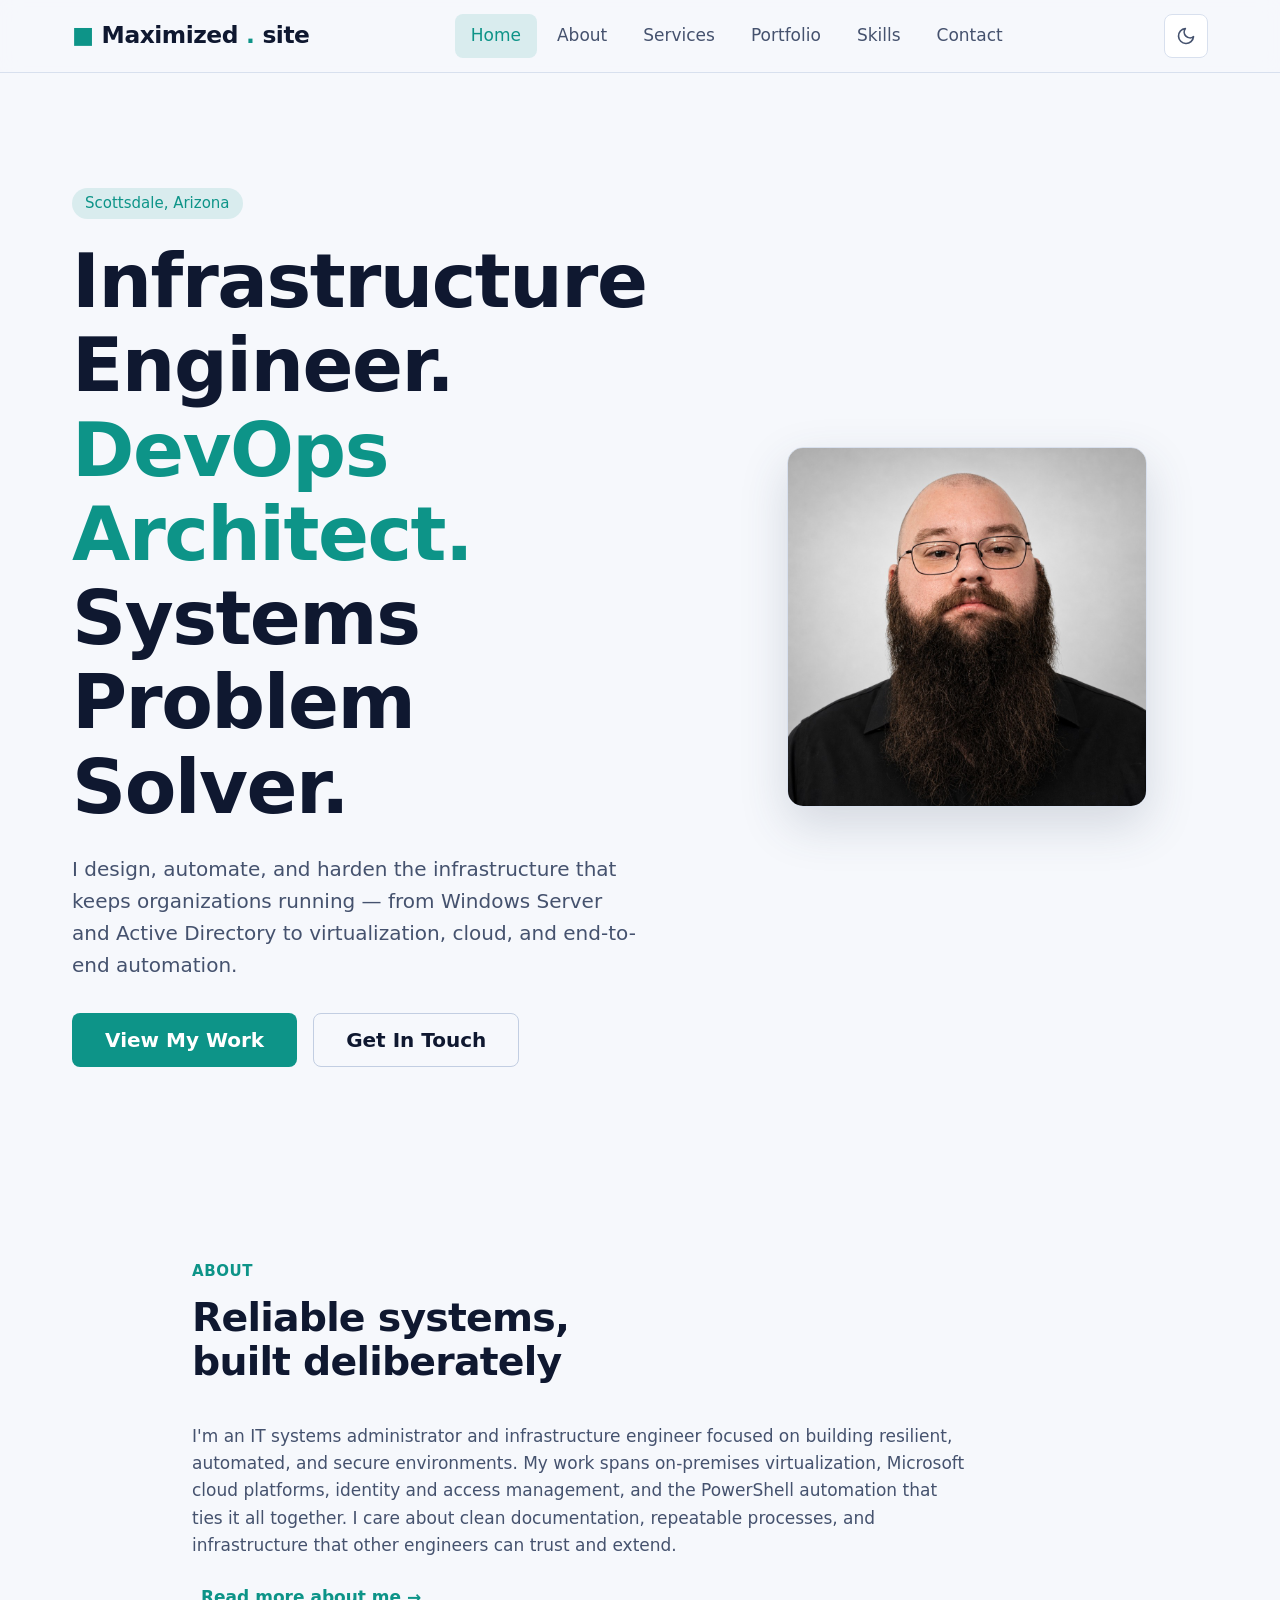
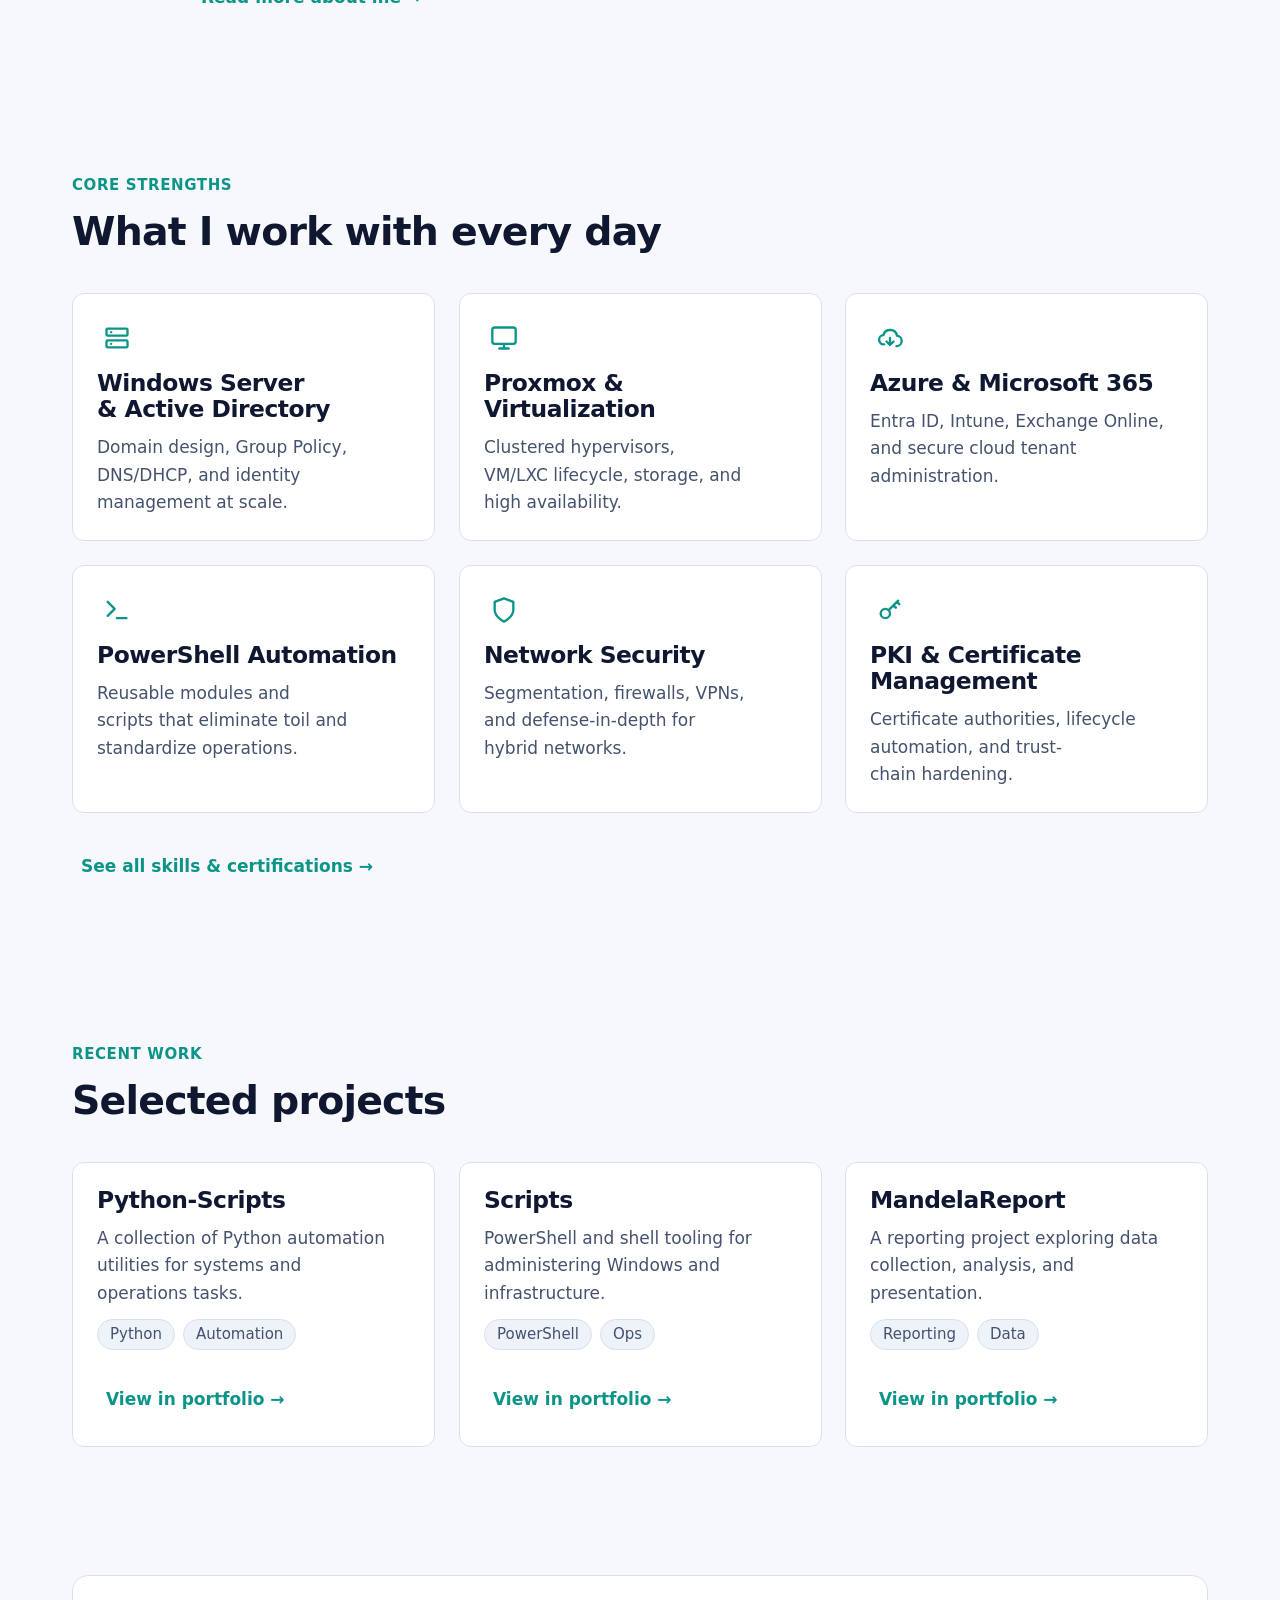
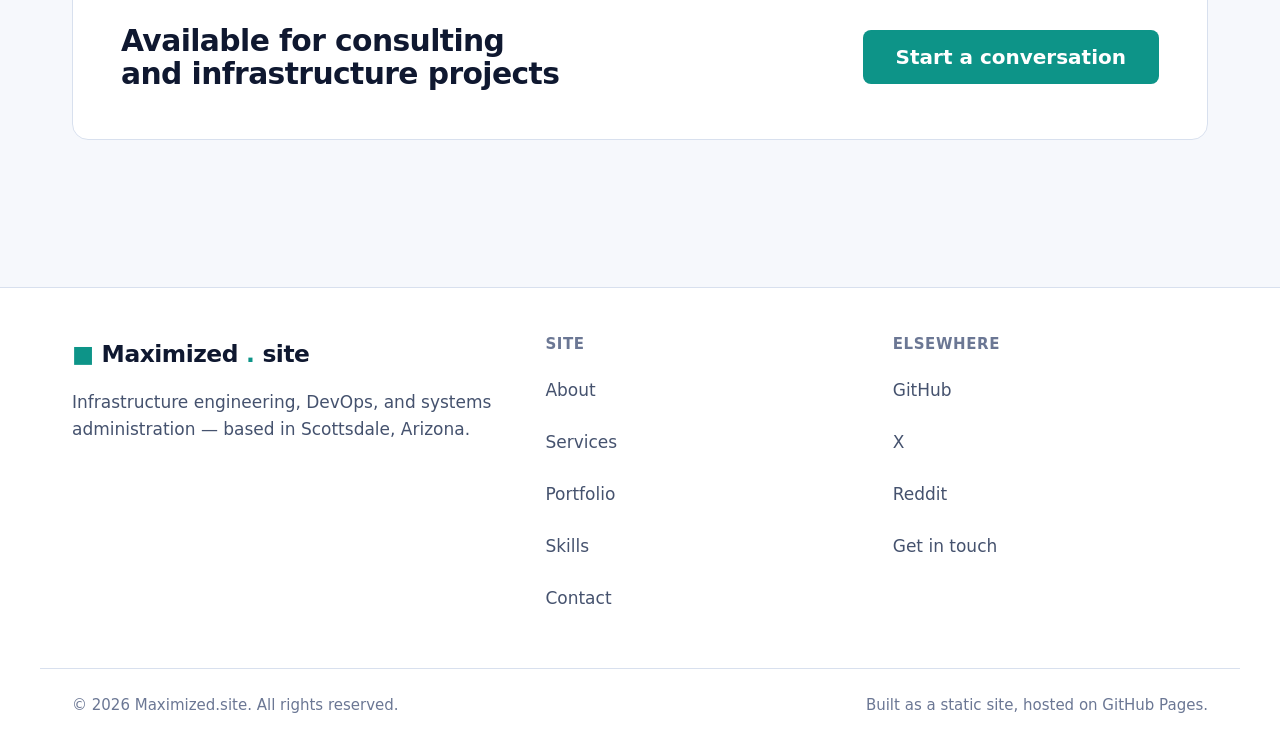
==== commit 15d6e665: "Social Card Update" ====
--- a/index.html
+++ b/index.html
@@ -59,7 +59,9 @@
       "Certificate Management"
     ],
     "sameAs": [
-      "https://github.com/maxdaylight"
+      "https://github.com/maxdaylight",
+      "https://x.com/max__daylight",
+      "https://www.reddit.com/user/max__daylight"
     ]
   }
   </script>
@@ -306,6 +308,8 @@
         <h2 class="footer-col__title">Elsewhere</h2>
         <div class="footer-links">
           <a href="https://github.com/maxdaylight" target="_blank" rel="noopener noreferrer">GitHub</a>
+          <a href="https://x.com/max__daylight" target="_blank" rel="noopener noreferrer">X</a>
+          <a href="https://www.reddit.com/user/max__daylight" target="_blank" rel="noopener noreferrer">Reddit</a>
           <a href="./contact.html">Get in touch</a>
         </div>
       </div>
--- a/assets/css/components.css
+++ b/assets/css/components.css
@@ -501,6 +501,71 @@
 }
 
 /* ==========================================================================
+   Social cards
+   ========================================================================== */
+.social-cards {
+  display: flex;
+  flex-direction: column;
+  gap: var(--space-3);
+  list-style: none;
+  padding: 0;
+  margin: 0;
+}
+
+.social-card {
+  display: flex;
+  align-items: center;
+  gap: var(--space-4);
+  min-height: 44px;
+  padding: var(--space-4);
+  background-color: var(--color-surface-2);
+  border: 1px solid var(--color-border);
+  border-radius: var(--radius-md);
+  color: var(--color-text);
+  transition: border-color var(--transition-interactive),
+    background-color var(--transition-interactive);
+}
+
+.social-card:hover {
+  border-color: var(--color-primary);
+  background-color: var(--color-surface);
+  color: var(--color-text);
+}
+
+.social-card__icon {
+  display: inline-flex;
+  flex-shrink: 0;
+  align-items: center;
+  justify-content: center;
+  width: 40px;
+  height: 40px;
+  color: var(--color-primary);
+}
+
+.social-card__icon svg {
+  width: 22px;
+  height: 22px;
+}
+
+.social-card__body {
+  display: flex;
+  flex-direction: column;
+  gap: var(--space-1);
+  min-width: 0;
+}
+
+.social-card__name {
+  font-weight: var(--weight-semibold);
+  font-size: var(--text-base);
+  line-height: 1.2;
+}
+
+.social-card__handle {
+  font-size: var(--text-sm);
+  color: var(--color-text-muted);
+}
+
+/* ==========================================================================
    Footer
    ========================================================================== */
 .site-footer {
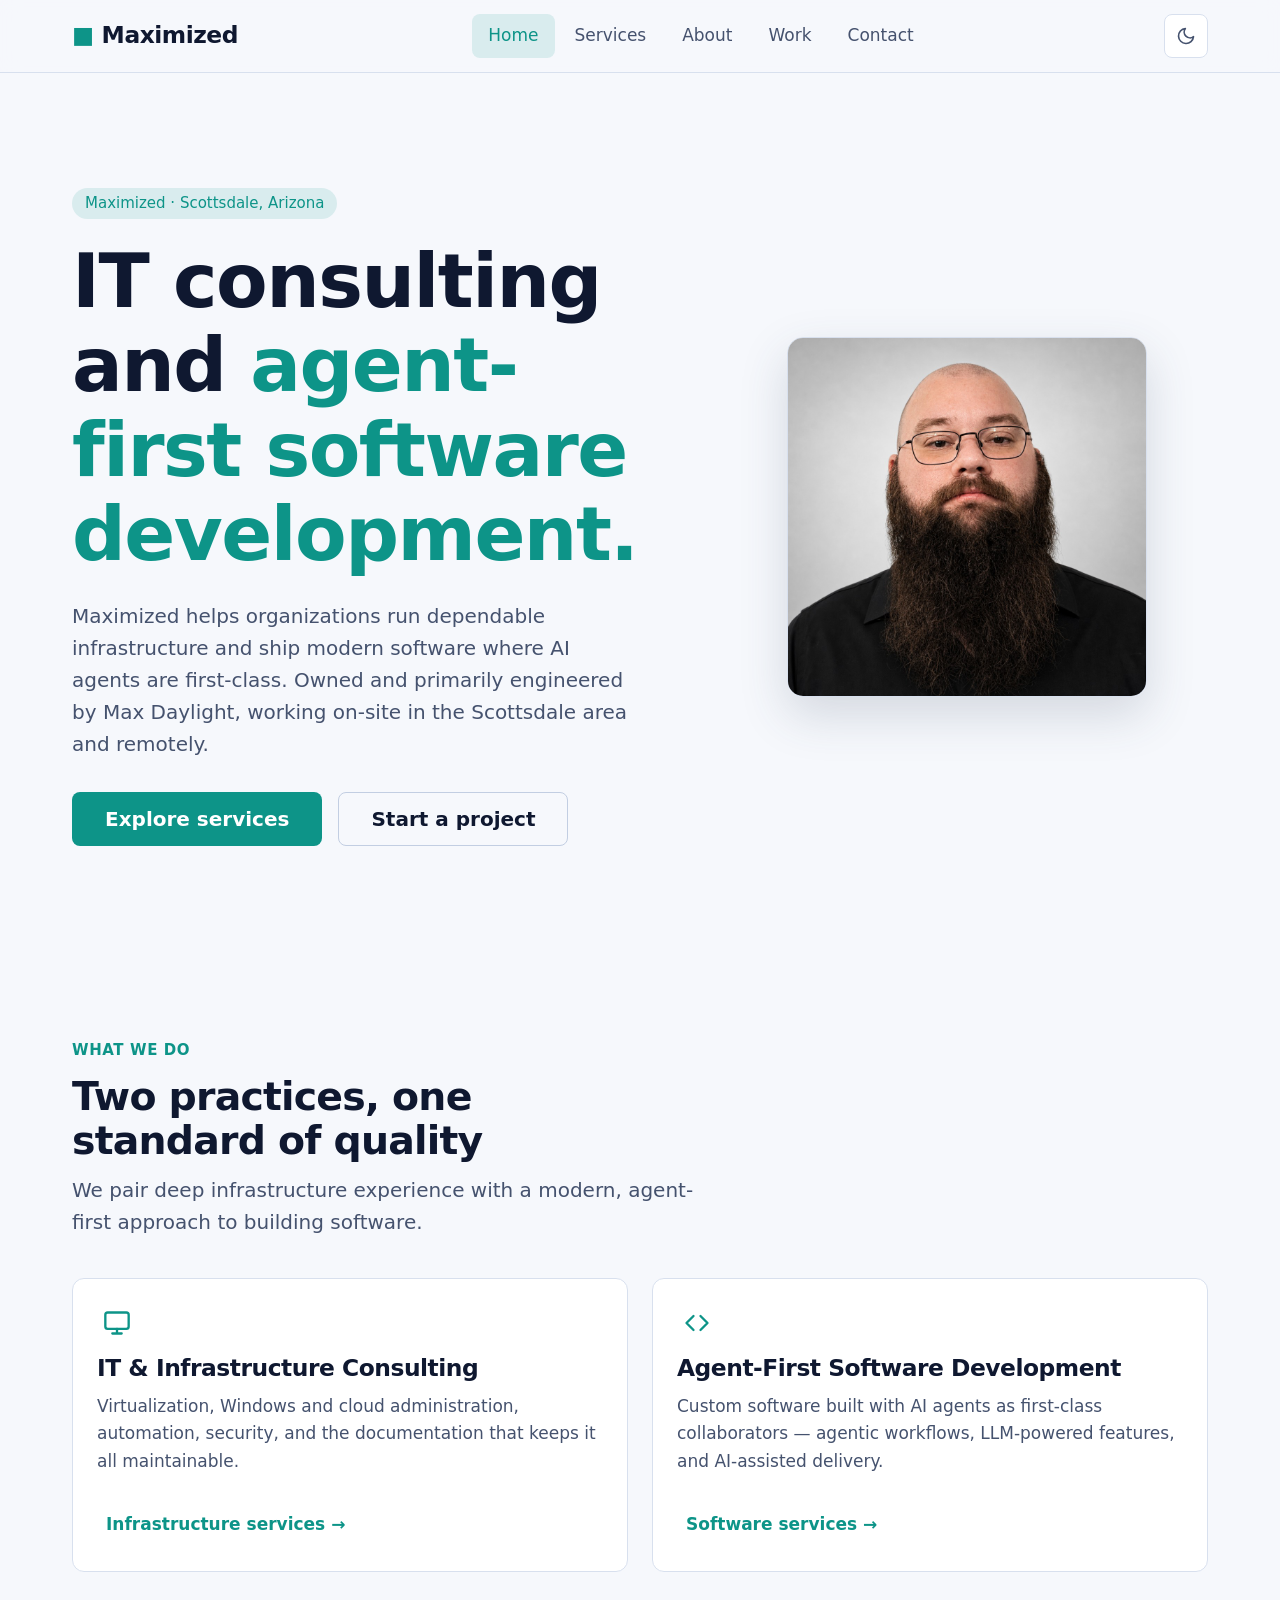
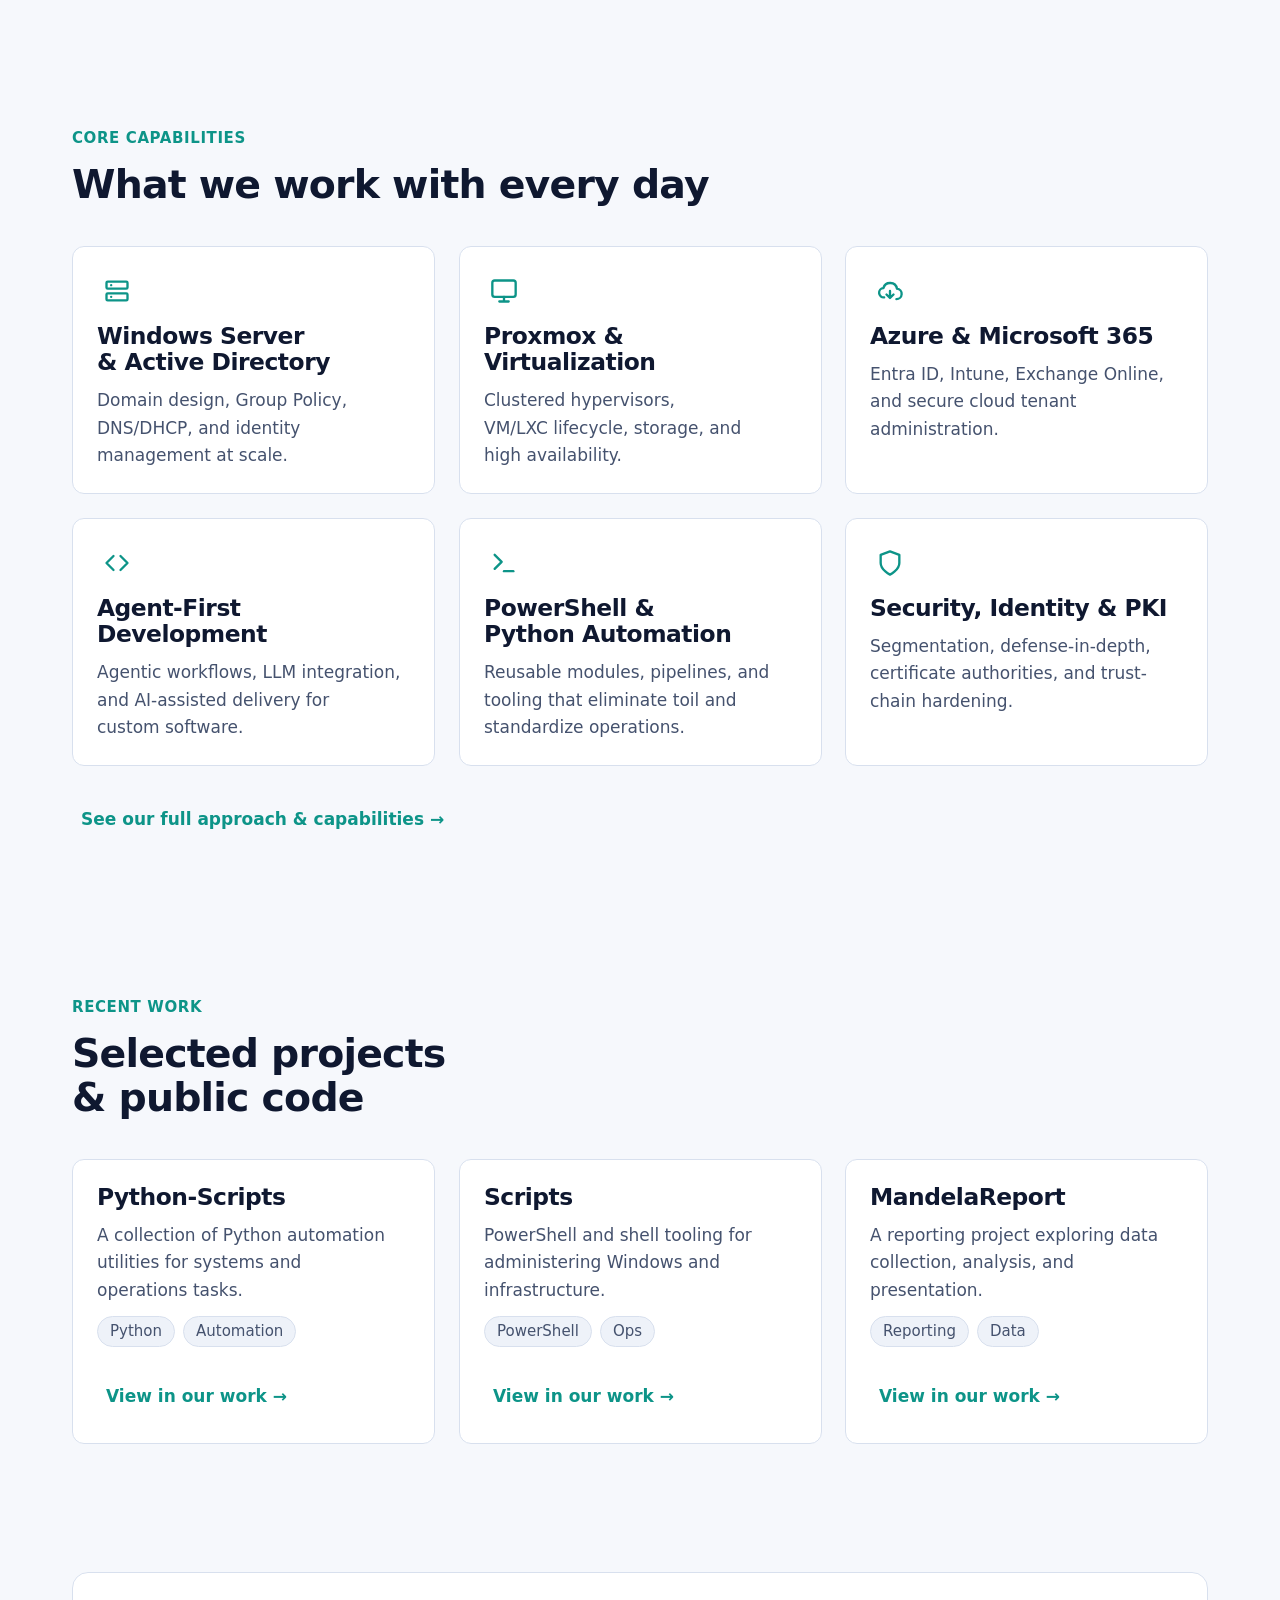
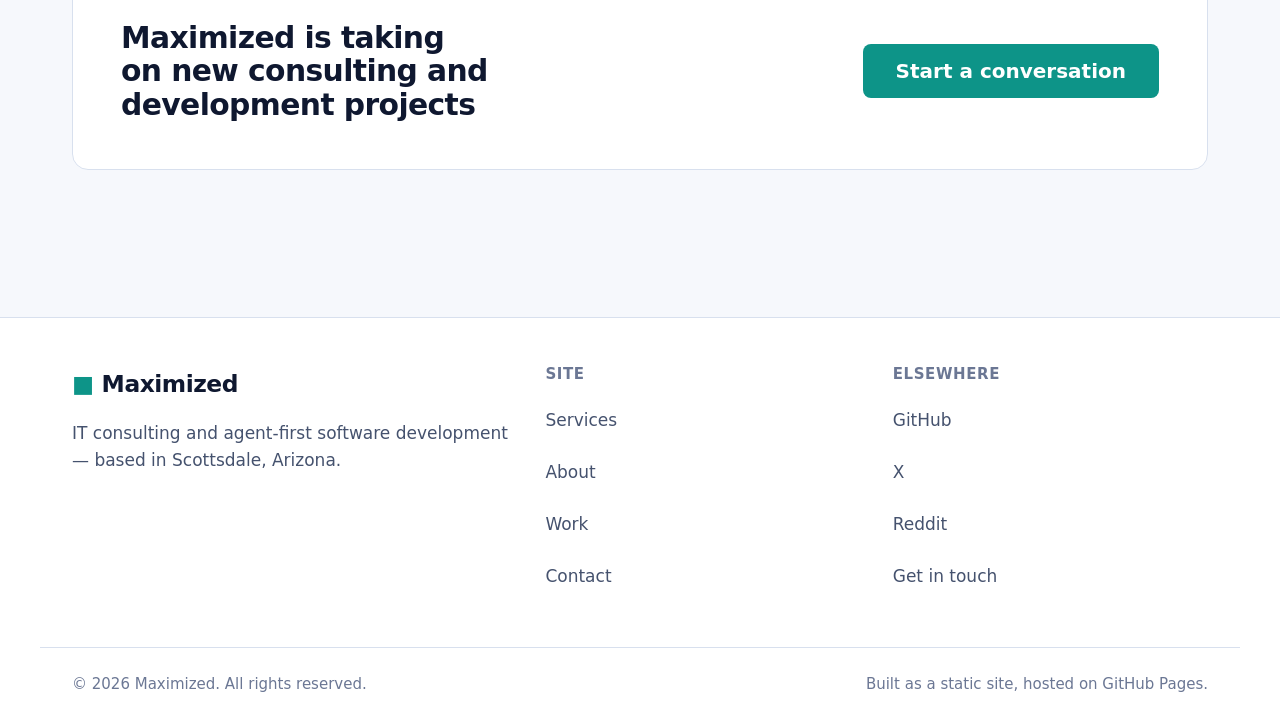
==== commit 099d6e1d: "Revamp site for Maximized business + wire up Formspree Reposition from personal portfolio to the Max" ====
--- a/index.html
+++ b/index.html
@@ -4,21 +4,21 @@
   <meta charset="UTF-8" />
   <meta name="viewport" content="width=device-width, initial-scale=1" />
 
-  <title>Home | Maximized.site</title>
-  <meta name="description" content="Max Daylight — Infrastructure Engineer and DevOps Architect in Scottsdale, AZ. Windows Server, Proxmox, Azure, PowerShell automation, network security, and PKI." />
+  <title>Home | Maximized</title>
+  <meta name="description" content="Maximized is an IT consulting and agent-first software development company in Scottsdale, AZ, owned and primarily engineered by Max Daylight. Let's build." />
   <meta name="author" content="Max Daylight" />
   <link rel="canonical" href="https://maximized.site/index.html" />
 
-  <meta property="og:site_name" content="Maximized.site" />
-  <meta property="og:title" content="Home | Maximized.site" />
-  <meta property="og:description" content="Infrastructure Engineer and DevOps Architect in Scottsdale, AZ. Windows Server, Proxmox, Azure, PowerShell automation, network security, and PKI." />
+  <meta property="og:site_name" content="Maximized" />
+  <meta property="og:title" content="Home | Maximized" />
+  <meta property="og:description" content="IT consulting and agent-first software development in Scottsdale, AZ, owned and primarily engineered by Max Daylight." />
   <meta property="og:type" content="website" />
   <meta property="og:url" content="https://maximized.site/index.html" />
   <meta property="og:image" content="https://maximized.site/assets/images/headshot.png" />
 
   <meta name="twitter:card" content="summary_large_image" />
-  <meta name="twitter:title" content="Home | Maximized.site" />
-  <meta name="twitter:description" content="Infrastructure Engineer and DevOps Architect in Scottsdale, AZ. Windows Server, Proxmox, Azure, PowerShell automation, network security, and PKI." />
+  <meta name="twitter:title" content="Home | Maximized" />
+  <meta name="twitter:description" content="IT consulting and agent-first software development in Scottsdale, AZ, owned and primarily engineered by Max Daylight." />
   <meta name="twitter:image" content="https://maximized.site/assets/images/headshot.png" />
 
   <meta name="theme-color" content="#0a0f1a" />
@@ -35,18 +35,30 @@
   <script type="application/ld+json">
   {
     "@context": "https://schema.org",
-    "@type": "Person",
-    "name": "Max Daylight",
+    "@type": "ProfessionalService",
+    "name": "Maximized",
     "url": "https://maximized.site/",
     "image": "https://maximized.site/assets/images/headshot.png",
-    "jobTitle": "Infrastructure Engineer & DevOps Architect",
+    "description": "IT and infrastructure consulting and agent-first software development, owned and primarily engineered by Max Daylight.",
     "address": {
       "@type": "PostalAddress",
       "addressLocality": "Scottsdale",
       "addressRegion": "AZ",
       "addressCountry": "US"
     },
+    "areaServed": [
+      { "@type": "City", "name": "Scottsdale" },
+      { "@type": "AdministrativeArea", "name": "Arizona" },
+      "Remote"
+    ],
+    "founder": {
+      "@type": "Person",
+      "name": "Max Daylight",
+      "jobTitle": "Owner & Primary Engineer"
+    },
     "knowsAbout": [
+      "IT Consulting",
+      "Infrastructure Engineering",
       "Windows Server",
       "Active Directory",
       "Proxmox",
@@ -56,7 +68,9 @@
       "PowerShell Automation",
       "Network Security",
       "PKI",
-      "Certificate Management"
+      "Agent-First Software Development",
+      "AI Agents",
+      "Large Language Models"
     ],
     "sameAs": [
       "https://github.com/maxdaylight",
@@ -73,16 +87,15 @@
     <div class="container site-header__inner">
       <a class="brand" href="./index.html">
         <span class="brand__mark" aria-hidden="true">&#9632;</span>
-        Maximized<span class="brand__mark" aria-hidden="true">.</span>site
+        Maximized
       </a>
 
       <nav id="primary-nav" class="primary-nav" aria-label="Primary">
         <ul class="primary-nav__list">
           <li><a class="primary-nav__link" href="./index.html">Home</a></li>
+          <li><a class="primary-nav__link" href="./services.html">Services</a></li>
           <li><a class="primary-nav__link" href="./about.html">About</a></li>
-          <li><a class="primary-nav__link" href="./services.html">Services</a></li>
-          <li><a class="primary-nav__link" href="./portfolio.html">Portfolio</a></li>
-          <li><a class="primary-nav__link" href="./skills.html">Skills</a></li>
+          <li><a class="primary-nav__link" href="./work.html">Work</a></li>
           <li><a class="primary-nav__link" href="./contact.html">Contact</a></li>
         </ul>
       </nav>
@@ -113,26 +126,27 @@
       <div class="container split">
         <div>
           <p class="hero__eyebrow">
-            <span class="badge badge--accent">Scottsdale, Arizona</span>
+            <span class="badge badge--accent">Maximized &middot; Scottsdale, Arizona</span>
           </p>
           <h1 id="hero-title" class="hero__title">
-            Infrastructure Engineer. <span class="accent">DevOps Architect.</span> Systems Problem Solver.
+            IT consulting and <span class="accent">agent-first software development.</span>
           </h1>
           <p class="hero__subtitle">
-            I design, automate, and harden the infrastructure that keeps
-            organizations running — from Windows Server and Active Directory to
-            virtualization, cloud, and end-to-end automation.
+            Maximized helps organizations run dependable infrastructure and ship
+            modern software where AI agents are first-class. Owned and primarily
+            engineered by Max Daylight, working on-site in the Scottsdale area and
+            remotely.
           </p>
           <div class="hero__actions cluster">
-            <a class="btn btn--primary btn--lg" href="./portfolio.html">View My Work</a>
-            <a class="btn btn--secondary btn--lg" href="./contact.html">Get In Touch</a>
+            <a class="btn btn--primary btn--lg" href="./services.html">Explore services</a>
+            <a class="btn btn--secondary btn--lg" href="./contact.html">Start a project</a>
           </div>
         </div>
         <div class="split__media">
           <img
             class="portrait mx-auto"
             src="./assets/images/headshot.png"
-            alt="Portrait of Max Daylight, Infrastructure and DevOps Engineer"
+            alt="Max Daylight, owner and primary engineer of Maximized"
             width="360"
             height="360"
             loading="eager"
@@ -142,33 +156,52 @@
       </div>
     </section>
 
-    <!-- ============================ About ============================= -->
-    <section class="section" aria-labelledby="about-title" data-reveal>
-      <div class="container container--default">
-        <div class="section-header">
-          <p class="section-eyebrow">About</p>
-          <h2 id="about-title">Reliable systems, built deliberately</h2>
-        </div>
-        <p class="text-muted">
-          I'm an IT systems administrator and infrastructure engineer focused on
-          building resilient, automated, and secure environments. My work spans
-          on-premises virtualization, Microsoft cloud platforms, identity and
-          access management, and the PowerShell automation that ties it all
-          together. I care about clean documentation, repeatable processes, and
-          infrastructure that other engineers can trust and extend.
-        </p>
-        <p class="mt-4">
-          <a class="btn btn--ghost" href="./about.html">Read more about me &rarr;</a>
-        </p>
-      </div>
-    </section>
-
-    <!-- ============================ Skills ============================ -->
-    <section class="section" aria-labelledby="skills-title">
+    <!-- ========================== What we do ========================== -->
+    <section class="section" aria-labelledby="pillars-title">
       <div class="container">
         <div class="section-header">
-          <p class="section-eyebrow">Core strengths</p>
-          <h2 id="skills-title">What I work with every day</h2>
+          <p class="section-eyebrow">What we do</p>
+          <h2 id="pillars-title">Two practices, one standard of quality</h2>
+          <p class="section-lead">
+            We pair deep infrastructure experience with a modern, agent-first
+            approach to building software.
+          </p>
+        </div>
+
+        <ul class="grid grid--2">
+          <li class="card card--interactive" data-reveal>
+            <span class="card__icon" aria-hidden="true">
+              <svg viewBox="0 0 24 24" fill="none" stroke="currentColor" stroke-width="2" stroke-linecap="round" stroke-linejoin="round"><rect x="2" y="3" width="20" height="14" rx="2"></rect><path d="M8 21h8M12 17v4"></path></svg>
+            </span>
+            <h3 class="card__title">IT &amp; Infrastructure Consulting</h3>
+            <p class="card__text">
+              Virtualization, Windows and cloud administration, automation,
+              security, and the documentation that keeps it all maintainable.
+            </p>
+            <p class="mt-4"><a class="btn btn--ghost" href="./services.html#it-consulting">Infrastructure services &rarr;</a></p>
+          </li>
+
+          <li class="card card--interactive" data-reveal data-reveal-delay="1">
+            <span class="card__icon" aria-hidden="true">
+              <svg viewBox="0 0 24 24" fill="none" stroke="currentColor" stroke-width="2" stroke-linecap="round" stroke-linejoin="round"><path d="M9 18l-6-6 6-6"></path><path d="M15 6l6 6-6 6"></path></svg>
+            </span>
+            <h3 class="card__title">Agent-First Software Development</h3>
+            <p class="card__text">
+              Custom software built with AI agents as first-class collaborators —
+              agentic workflows, LLM-powered features, and AI-assisted delivery.
+            </p>
+            <p class="mt-4"><a class="btn btn--ghost" href="./services.html#agent-first">Software services &rarr;</a></p>
+          </li>
+        </ul>
+      </div>
+    </section>
+
+    <!-- ========================== Capabilities ======================== -->
+    <section class="section" aria-labelledby="caps-title">
+      <div class="container">
+        <div class="section-header">
+          <p class="section-eyebrow">Core capabilities</p>
+          <h2 id="caps-title">What we work with every day</h2>
         </div>
 
         <ul class="grid grid--3">
@@ -198,31 +231,31 @@
 
           <li class="card card--interactive" data-reveal>
             <span class="card__icon" aria-hidden="true">
+              <svg viewBox="0 0 24 24" fill="none" stroke="currentColor" stroke-width="2" stroke-linecap="round" stroke-linejoin="round"><path d="M9 18l-6-6 6-6"></path><path d="M15 6l6 6-6 6"></path></svg>
+            </span>
+            <h3 class="card__title">Agent-First Development</h3>
+            <p class="card__text">Agentic workflows, LLM integration, and AI-assisted delivery for custom software.</p>
+          </li>
+
+          <li class="card card--interactive" data-reveal data-reveal-delay="1">
+            <span class="card__icon" aria-hidden="true">
               <svg viewBox="0 0 24 24" fill="none" stroke="currentColor" stroke-width="2" stroke-linecap="round" stroke-linejoin="round"><path d="M4 17l6-6-6-6"></path><path d="M12 19h8"></path></svg>
             </span>
-            <h3 class="card__title">PowerShell Automation</h3>
-            <p class="card__text">Reusable modules and scripts that eliminate toil and standardize operations.</p>
-          </li>
-
-          <li class="card card--interactive" data-reveal data-reveal-delay="1">
+            <h3 class="card__title">PowerShell &amp; Python Automation</h3>
+            <p class="card__text">Reusable modules, pipelines, and tooling that eliminate toil and standardize operations.</p>
+          </li>
+
+          <li class="card card--interactive" data-reveal data-reveal-delay="2">
             <span class="card__icon" aria-hidden="true">
               <svg viewBox="0 0 24 24" fill="none" stroke="currentColor" stroke-width="2" stroke-linecap="round" stroke-linejoin="round"><path d="M12 22s8-4 8-10V5l-8-3-8 3v7c0 6 8 10 8 10z"></path></svg>
             </span>
-            <h3 class="card__title">Network Security</h3>
-            <p class="card__text">Segmentation, firewalls, VPNs, and defense-in-depth for hybrid networks.</p>
-          </li>
-
-          <li class="card card--interactive" data-reveal data-reveal-delay="2">
-            <span class="card__icon" aria-hidden="true">
-              <svg viewBox="0 0 24 24" fill="none" stroke="currentColor" stroke-width="2" stroke-linecap="round" stroke-linejoin="round"><circle cx="8" cy="15" r="4"></circle><path d="M10.85 12.15 19 4M18 5l2 2M15 8l2 2"></path></svg>
-            </span>
-            <h3 class="card__title">PKI &amp; Certificate Management</h3>
-            <p class="card__text">Certificate authorities, lifecycle automation, and trust-chain hardening.</p>
+            <h3 class="card__title">Security, Identity &amp; PKI</h3>
+            <p class="card__text">Segmentation, defense-in-depth, certificate authorities, and trust-chain hardening.</p>
           </li>
         </ul>
 
         <p class="mt-8">
-          <a class="btn btn--ghost" href="./skills.html">See all skills &amp; certifications &rarr;</a>
+          <a class="btn btn--ghost" href="./about.html">See our full approach &amp; capabilities &rarr;</a>
         </p>
       </div>
     </section>
@@ -232,7 +265,7 @@
       <div class="container">
         <div class="section-header">
           <p class="section-eyebrow">Recent work</p>
-          <h2 id="work-title">Selected projects</h2>
+          <h2 id="work-title">Selected projects &amp; public code</h2>
         </div>
 
         <ul class="grid grid--3">
@@ -243,7 +276,7 @@
               <span class="badge">Python</span>
               <span class="badge">Automation</span>
             </div>
-            <p class="mt-4"><a class="btn btn--ghost" href="./portfolio.html">View in portfolio &rarr;</a></p>
+            <p class="mt-4"><a class="btn btn--ghost" href="./work.html">View in our work &rarr;</a></p>
           </li>
 
           <li class="card card--interactive" data-reveal data-reveal-delay="1">
@@ -253,7 +286,7 @@
               <span class="badge">PowerShell</span>
               <span class="badge">Ops</span>
             </div>
-            <p class="mt-4"><a class="btn btn--ghost" href="./portfolio.html">View in portfolio &rarr;</a></p>
+            <p class="mt-4"><a class="btn btn--ghost" href="./work.html">View in our work &rarr;</a></p>
           </li>
 
           <li class="card card--interactive" data-reveal data-reveal-delay="2">
@@ -263,7 +296,7 @@
               <span class="badge">Reporting</span>
               <span class="badge">Data</span>
             </div>
-            <p class="mt-4"><a class="btn btn--ghost" href="./portfolio.html">View in portfolio &rarr;</a></p>
+            <p class="mt-4"><a class="btn btn--ghost" href="./work.html">View in our work &rarr;</a></p>
           </li>
         </ul>
       </div>
@@ -273,7 +306,7 @@
     <section class="section section--tight" aria-labelledby="cta-title">
       <div class="container">
         <div class="cta-banner" data-reveal>
-          <h2 id="cta-title" class="cta-banner__title">Available for consulting and infrastructure projects</h2>
+          <h2 id="cta-title" class="cta-banner__title">Maximized is taking on new consulting and development projects</h2>
           <a class="btn btn--primary btn--lg" href="./contact.html">Start a conversation</a>
         </div>
       </div>
@@ -285,10 +318,10 @@
       <div class="footer-col">
         <a class="brand" href="./index.html">
           <span class="brand__mark" aria-hidden="true">&#9632;</span>
-          Maximized<span class="brand__mark" aria-hidden="true">.</span>site
+          Maximized
         </a>
         <p class="text-muted mt-4">
-          Infrastructure engineering, DevOps, and systems administration —
+          IT consulting and agent-first software development —
           based in Scottsdale, Arizona.
         </p>
       </div>
@@ -296,10 +329,9 @@
       <nav class="footer-col" aria-label="Footer">
         <h2 class="footer-col__title">Site</h2>
         <div class="footer-links">
+          <a href="./services.html">Services</a>
           <a href="./about.html">About</a>
-          <a href="./services.html">Services</a>
-          <a href="./portfolio.html">Portfolio</a>
-          <a href="./skills.html">Skills</a>
+          <a href="./work.html">Work</a>
           <a href="./contact.html">Contact</a>
         </div>
       </nav>
@@ -316,7 +348,7 @@
     </div>
 
     <div class="container site-footer__bottom">
-      <p>&copy; <span data-current-year>2026</span> Maximized.site. All rights reserved.</p>
+      <p>&copy; <span data-current-year>2026</span> Maximized. All rights reserved.</p>
       <p>Built as a static site, hosted on GitHub Pages.</p>
     </div>
   </footer>
--- a/assets/css/components.css
+++ b/assets/css/components.css
@@ -415,6 +415,25 @@
   color: var(--color-text-faint);
 }
 
+/* Form submission status messages (contact.js) */
+.form-status {
+  padding: var(--space-3) var(--space-4);
+  border-radius: var(--radius-md);
+  border: 1px solid var(--color-border);
+  font-size: var(--text-sm);
+}
+
+.form-status--success {
+  color: var(--color-primary);
+  background-color: var(--color-primary-soft);
+  border-color: transparent;
+}
+
+.form-status--error {
+  color: var(--color-text);
+  background-color: var(--color-surface-2);
+}
+
 .input,
 .textarea {
   width: 100%;
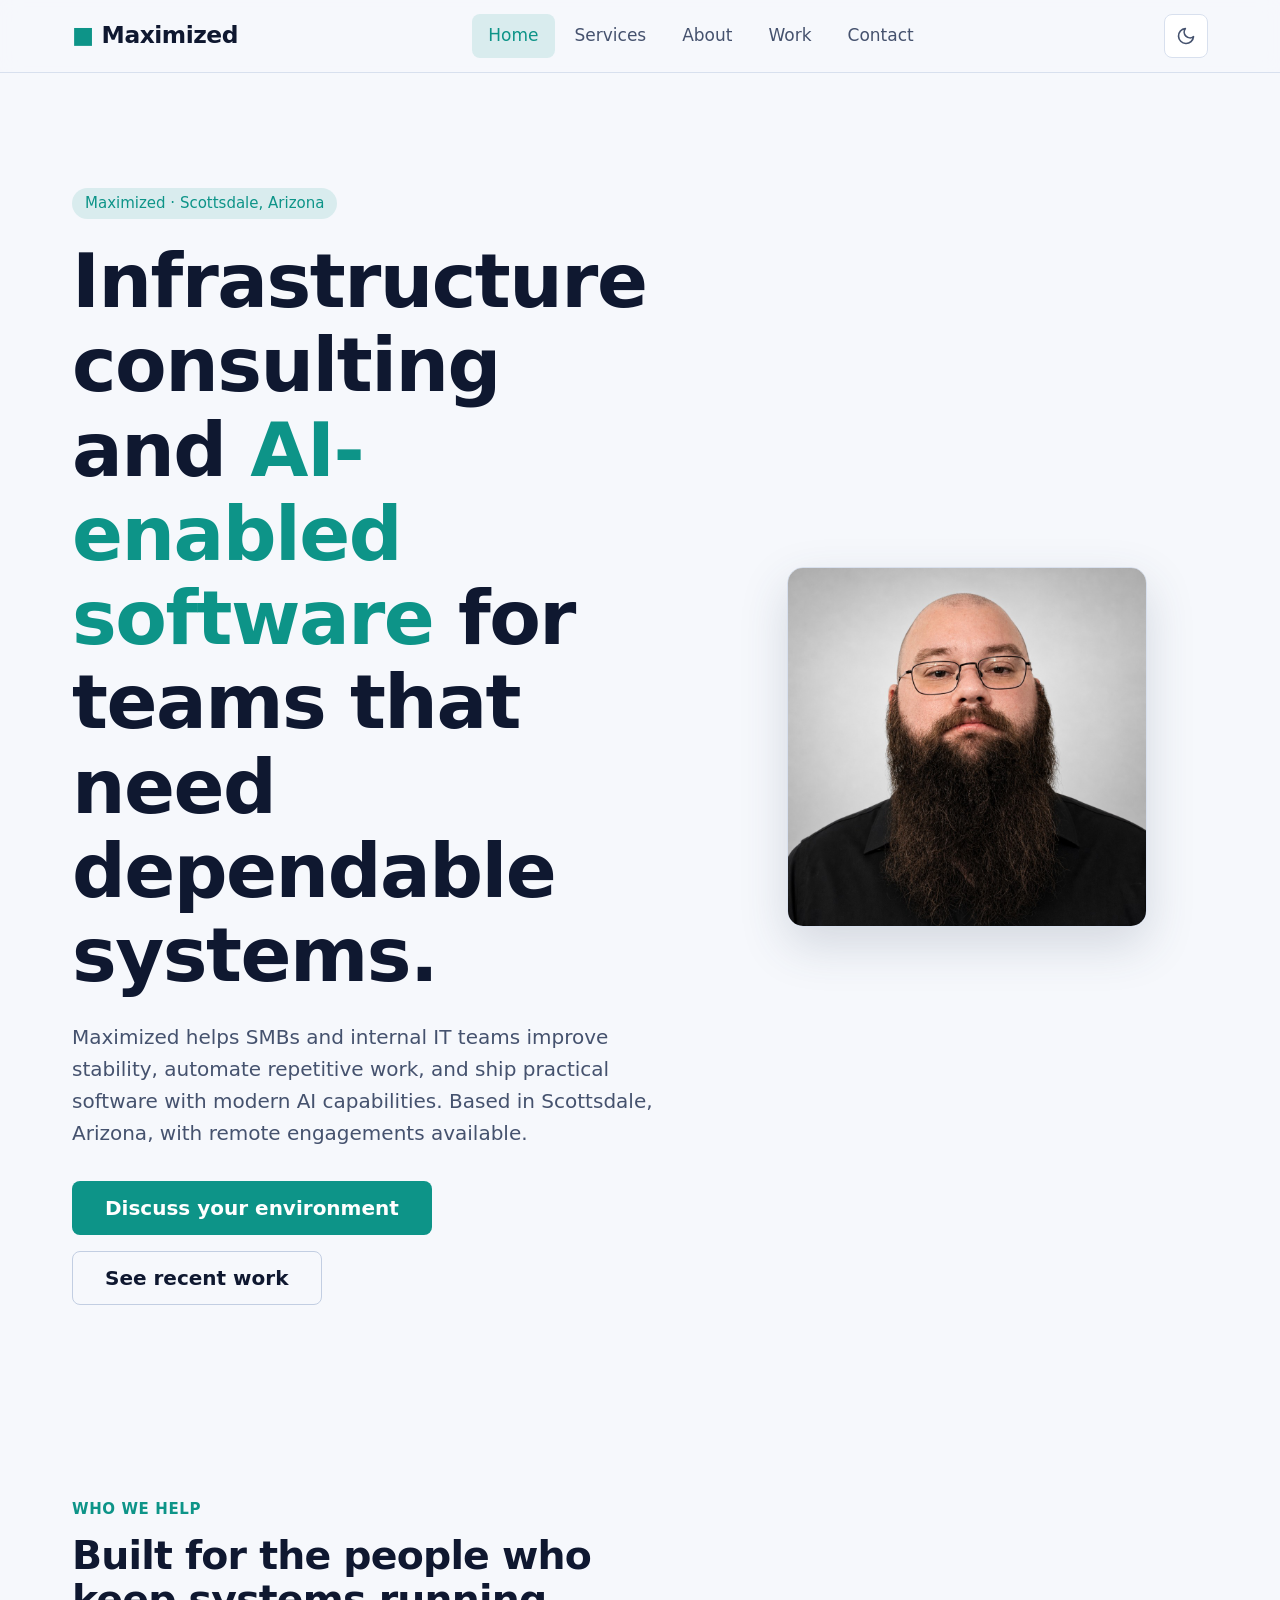
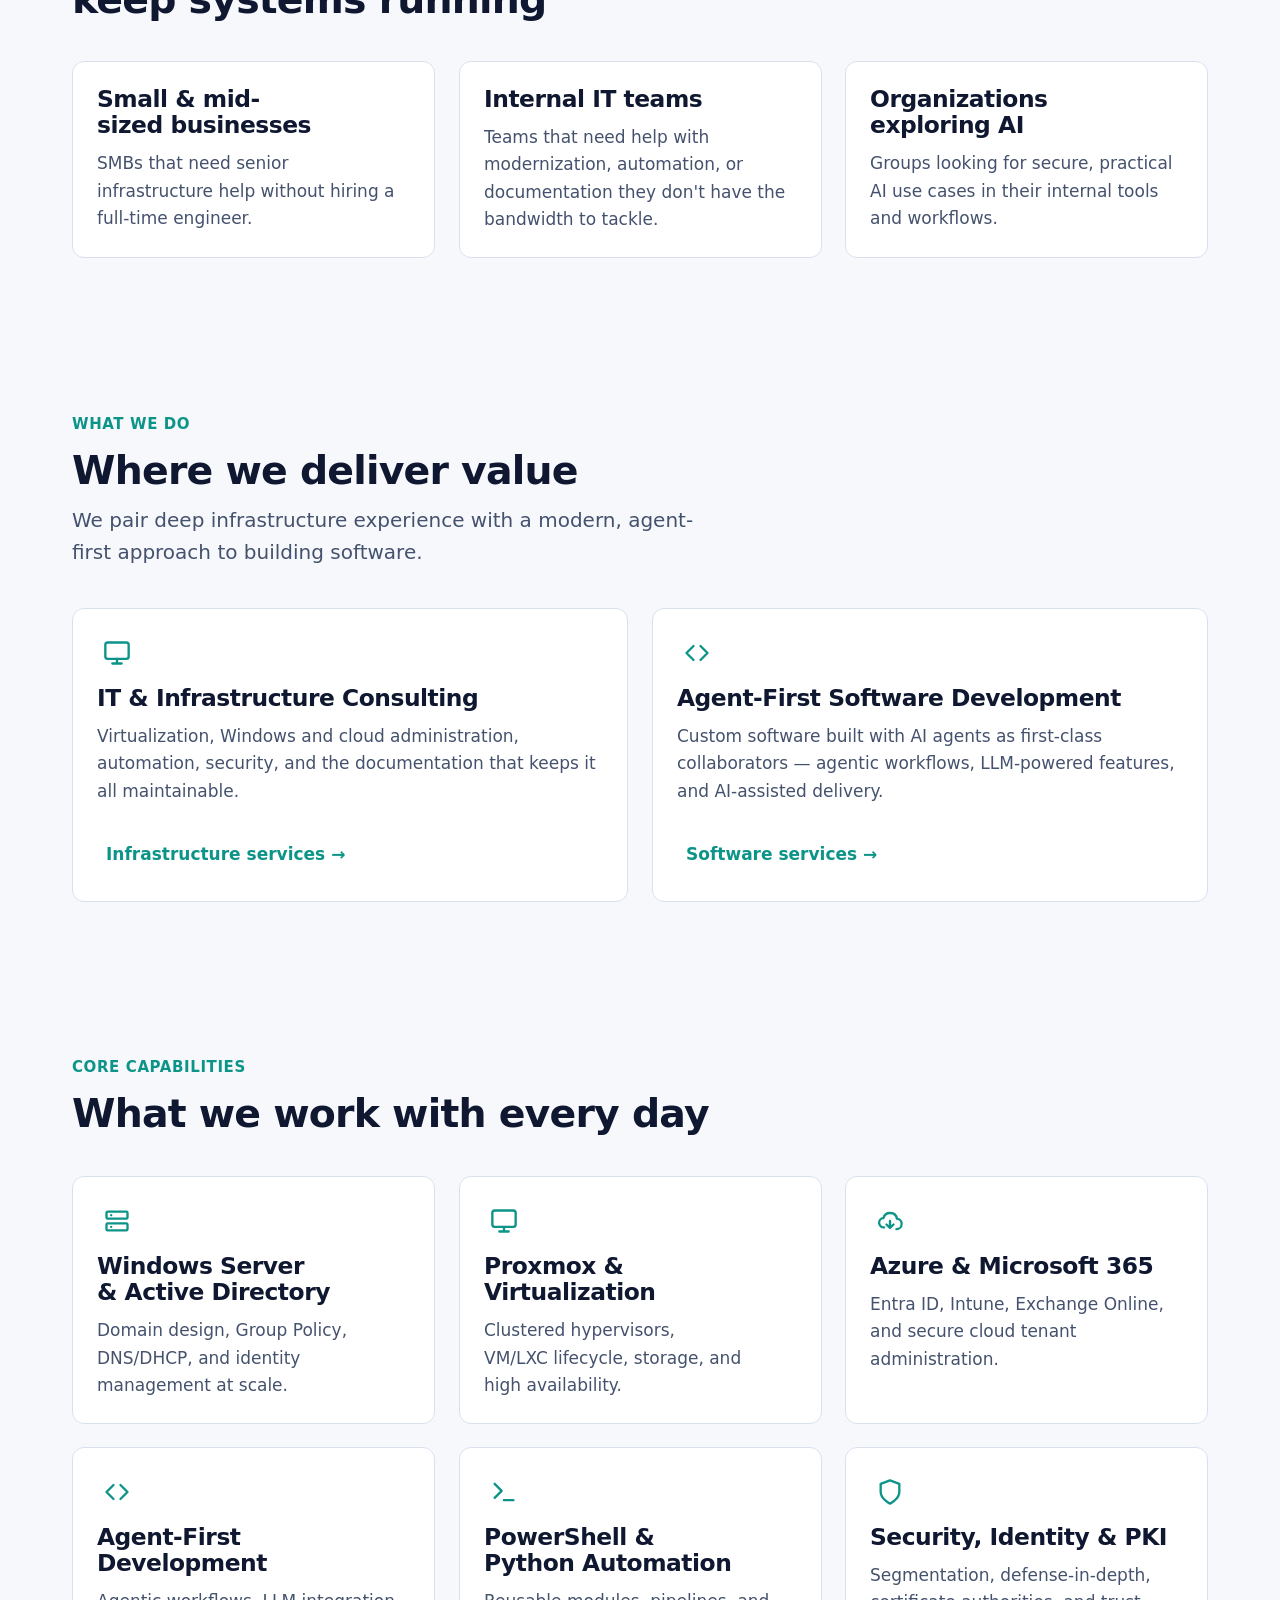
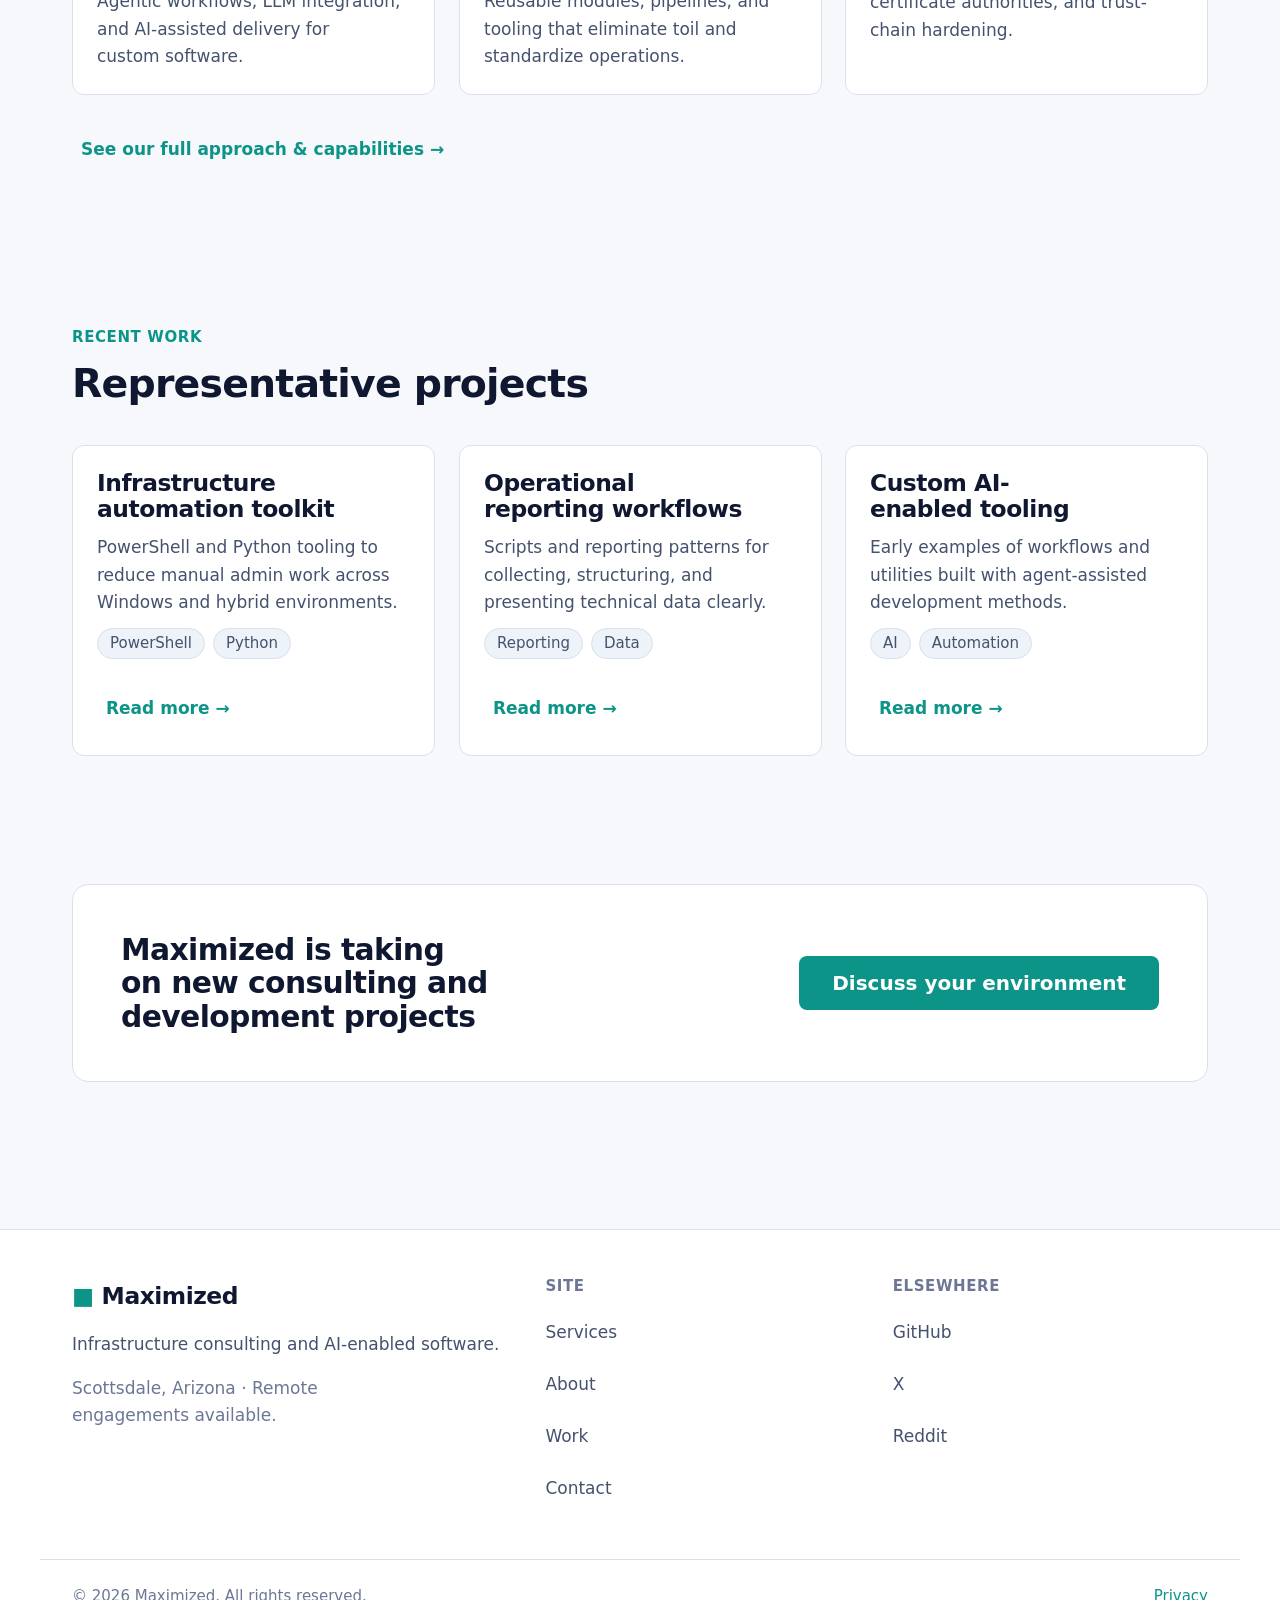
==== commit ac0ea757: "Polish site content per specialist review Sharpen positioning and trust signals across the site: out" ====
--- a/index.html
+++ b/index.html
@@ -5,20 +5,20 @@
   <meta name="viewport" content="width=device-width, initial-scale=1" />
 
   <title>Home | Maximized</title>
-  <meta name="description" content="Maximized is an IT consulting and agent-first software development company in Scottsdale, AZ, owned and primarily engineered by Max Daylight. Let's build." />
+  <meta name="description" content="Maximized provides infrastructure consulting and AI-enabled software for SMBs and internal IT teams. Improve stability, automate toil, and ship practical tools." />
   <meta name="author" content="Max Daylight" />
   <link rel="canonical" href="https://maximized.site/index.html" />
 
   <meta property="og:site_name" content="Maximized" />
   <meta property="og:title" content="Home | Maximized" />
-  <meta property="og:description" content="IT consulting and agent-first software development in Scottsdale, AZ, owned and primarily engineered by Max Daylight." />
+  <meta property="og:description" content="Infrastructure consulting and AI-enabled software for teams that need dependable systems. Based in Scottsdale, AZ, with remote engagements available." />
   <meta property="og:type" content="website" />
   <meta property="og:url" content="https://maximized.site/index.html" />
   <meta property="og:image" content="https://maximized.site/assets/images/headshot.png" />
 
   <meta name="twitter:card" content="summary_large_image" />
   <meta name="twitter:title" content="Home | Maximized" />
-  <meta name="twitter:description" content="IT consulting and agent-first software development in Scottsdale, AZ, owned and primarily engineered by Max Daylight." />
+  <meta name="twitter:description" content="Infrastructure consulting and AI-enabled software for teams that need dependable systems. Based in Scottsdale, AZ, with remote engagements available." />
   <meta name="twitter:image" content="https://maximized.site/assets/images/headshot.png" />
 
   <meta name="theme-color" content="#0a0f1a" />
@@ -39,7 +39,7 @@
     "name": "Maximized",
     "url": "https://maximized.site/",
     "image": "https://maximized.site/assets/images/headshot.png",
-    "description": "IT and infrastructure consulting and agent-first software development, owned and primarily engineered by Max Daylight.",
+    "description": "Infrastructure consulting and AI-enabled software for SMBs and internal IT teams, owned and primarily engineered by Max Daylight.",
     "address": {
       "@type": "PostalAddress",
       "addressLocality": "Scottsdale",
@@ -54,7 +54,7 @@
     "founder": {
       "@type": "Person",
       "name": "Max Daylight",
-      "jobTitle": "Owner & Primary Engineer"
+      "jobTitle": "Founder & Principal Engineer"
     },
     "knowsAbout": [
       "IT Consulting",
@@ -129,24 +129,25 @@
             <span class="badge badge--accent">Maximized &middot; Scottsdale, Arizona</span>
           </p>
           <h1 id="hero-title" class="hero__title">
-            IT consulting and <span class="accent">agent-first software development.</span>
+            Infrastructure consulting and <span class="accent">AI-enabled software</span> for teams that need dependable systems.
           </h1>
           <p class="hero__subtitle">
-            Maximized helps organizations run dependable infrastructure and ship
-            modern software where AI agents are first-class. Owned and primarily
-            engineered by Max Daylight, working on-site in the Scottsdale area and
-            remotely.
+            Maximized helps SMBs and internal IT teams improve stability, automate
+            repetitive work, and ship practical software with modern AI
+            capabilities. Based in Scottsdale, Arizona, with remote engagements
+            available.
           </p>
           <div class="hero__actions cluster">
-            <a class="btn btn--primary btn--lg" href="./services.html">Explore services</a>
-            <a class="btn btn--secondary btn--lg" href="./contact.html">Start a project</a>
+            <a class="btn btn--primary btn--lg" href="./contact.html">Discuss your environment</a>
+            <a class="btn btn--secondary btn--lg" href="./work.html">See recent work</a>
           </div>
         </div>
         <div class="split__media">
+          <!-- Above-the-fold portrait: eager-loaded as the hero/LCP image. -->
           <img
             class="portrait mx-auto"
             src="./assets/images/headshot.png"
-            alt="Max Daylight, owner and primary engineer of Maximized"
+            alt="Max Daylight, founder and principal engineer of Maximized"
             width="360"
             height="360"
             loading="eager"
@@ -156,12 +157,46 @@
       </div>
     </section>
 
-    <!-- ========================== What we do ========================== -->
+    <!-- ========================== Who we help ========================= -->
+    <section class="section" aria-labelledby="who-title">
+      <div class="container">
+        <div class="section-header">
+          <p class="section-eyebrow">Who we help</p>
+          <h2 id="who-title">Built for the people who keep systems running</h2>
+        </div>
+
+        <ul class="grid grid--3">
+          <li class="card" data-reveal>
+            <h3 class="card__title">Small &amp; mid-sized businesses</h3>
+            <p class="card__text">
+              SMBs that need senior infrastructure help without hiring a
+              full-time engineer.
+            </p>
+          </li>
+          <li class="card" data-reveal data-reveal-delay="1">
+            <h3 class="card__title">Internal IT teams</h3>
+            <p class="card__text">
+              Teams that need help with modernization, automation, or
+              documentation they don't have the bandwidth to tackle.
+            </p>
+          </li>
+          <li class="card" data-reveal data-reveal-delay="2">
+            <h3 class="card__title">Organizations exploring AI</h3>
+            <p class="card__text">
+              Groups looking for secure, practical AI use cases in their internal
+              tools and workflows.
+            </p>
+          </li>
+        </ul>
+      </div>
+    </section>
+
+    <!-- ====================== Where we deliver value ===================== -->
     <section class="section" aria-labelledby="pillars-title">
       <div class="container">
         <div class="section-header">
           <p class="section-eyebrow">What we do</p>
-          <h2 id="pillars-title">Two practices, one standard of quality</h2>
+          <h2 id="pillars-title">Where we deliver value</h2>
           <p class="section-lead">
             We pair deep infrastructure experience with a modern, agent-first
             approach to building software.
@@ -265,38 +300,47 @@
       <div class="container">
         <div class="section-header">
           <p class="section-eyebrow">Recent work</p>
-          <h2 id="work-title">Selected projects &amp; public code</h2>
+          <h2 id="work-title">Representative projects</h2>
         </div>
 
         <ul class="grid grid--3">
           <li class="card card--interactive" data-reveal>
-            <h3 class="card__title">Python-Scripts</h3>
-            <p class="card__text">A collection of Python automation utilities for systems and operations tasks.</p>
-            <div class="card__meta">
-              <span class="badge">Python</span>
-              <span class="badge">Automation</span>
-            </div>
-            <p class="mt-4"><a class="btn btn--ghost" href="./work.html">View in our work &rarr;</a></p>
-          </li>
-
-          <li class="card card--interactive" data-reveal data-reveal-delay="1">
-            <h3 class="card__title">Scripts</h3>
-            <p class="card__text">PowerShell and shell tooling for administering Windows and infrastructure.</p>
+            <h3 class="card__title">Infrastructure automation toolkit</h3>
+            <p class="card__text">
+              PowerShell and Python tooling to reduce manual admin work across
+              Windows and hybrid environments.
+            </p>
             <div class="card__meta">
               <span class="badge">PowerShell</span>
-              <span class="badge">Ops</span>
+              <span class="badge">Python</span>
             </div>
-            <p class="mt-4"><a class="btn btn--ghost" href="./work.html">View in our work &rarr;</a></p>
-          </li>
-
-          <li class="card card--interactive" data-reveal data-reveal-delay="2">
-            <h3 class="card__title">MandelaReport</h3>
-            <p class="card__text">A reporting project exploring data collection, analysis, and presentation.</p>
+            <p class="mt-4"><a class="btn btn--ghost" href="./work.html">Read more &rarr;</a></p>
+          </li>
+
+          <li class="card card--interactive" data-reveal data-reveal-delay="1">
+            <h3 class="card__title">Operational reporting workflows</h3>
+            <p class="card__text">
+              Scripts and reporting patterns for collecting, structuring, and
+              presenting technical data clearly.
+            </p>
             <div class="card__meta">
               <span class="badge">Reporting</span>
               <span class="badge">Data</span>
             </div>
-            <p class="mt-4"><a class="btn btn--ghost" href="./work.html">View in our work &rarr;</a></p>
+            <p class="mt-4"><a class="btn btn--ghost" href="./work.html">Read more &rarr;</a></p>
+          </li>
+
+          <li class="card card--interactive" data-reveal data-reveal-delay="2">
+            <h3 class="card__title">Custom AI-enabled tooling</h3>
+            <p class="card__text">
+              Early examples of workflows and utilities built with agent-assisted
+              development methods.
+            </p>
+            <div class="card__meta">
+              <span class="badge">AI</span>
+              <span class="badge">Automation</span>
+            </div>
+            <p class="mt-4"><a class="btn btn--ghost" href="./work.html">Read more &rarr;</a></p>
           </li>
         </ul>
       </div>
@@ -307,7 +351,7 @@
       <div class="container">
         <div class="cta-banner" data-reveal>
           <h2 id="cta-title" class="cta-banner__title">Maximized is taking on new consulting and development projects</h2>
-          <a class="btn btn--primary btn--lg" href="./contact.html">Start a conversation</a>
+          <a class="btn btn--primary btn--lg" href="./contact.html">Discuss your environment</a>
         </div>
       </div>
     </section>
@@ -321,8 +365,10 @@
           Maximized
         </a>
         <p class="text-muted mt-4">
-          IT consulting and agent-first software development —
-          based in Scottsdale, Arizona.
+          Infrastructure consulting and AI-enabled software.
+        </p>
+        <p class="text-faint mt-4">
+          Scottsdale, Arizona &middot; Remote engagements available.
         </p>
       </div>
 
@@ -342,14 +388,13 @@
           <a href="https://github.com/maxdaylight" target="_blank" rel="noopener noreferrer">GitHub</a>
           <a href="https://x.com/max__daylight" target="_blank" rel="noopener noreferrer">X</a>
           <a href="https://www.reddit.com/user/max__daylight" target="_blank" rel="noopener noreferrer">Reddit</a>
-          <a href="./contact.html">Get in touch</a>
         </div>
       </div>
     </div>
 
     <div class="container site-footer__bottom">
       <p>&copy; <span data-current-year>2026</span> Maximized. All rights reserved.</p>
-      <p>Built as a static site, hosted on GitHub Pages.</p>
+      <p><a href="./privacy.html">Privacy</a></p>
     </div>
   </footer>
 
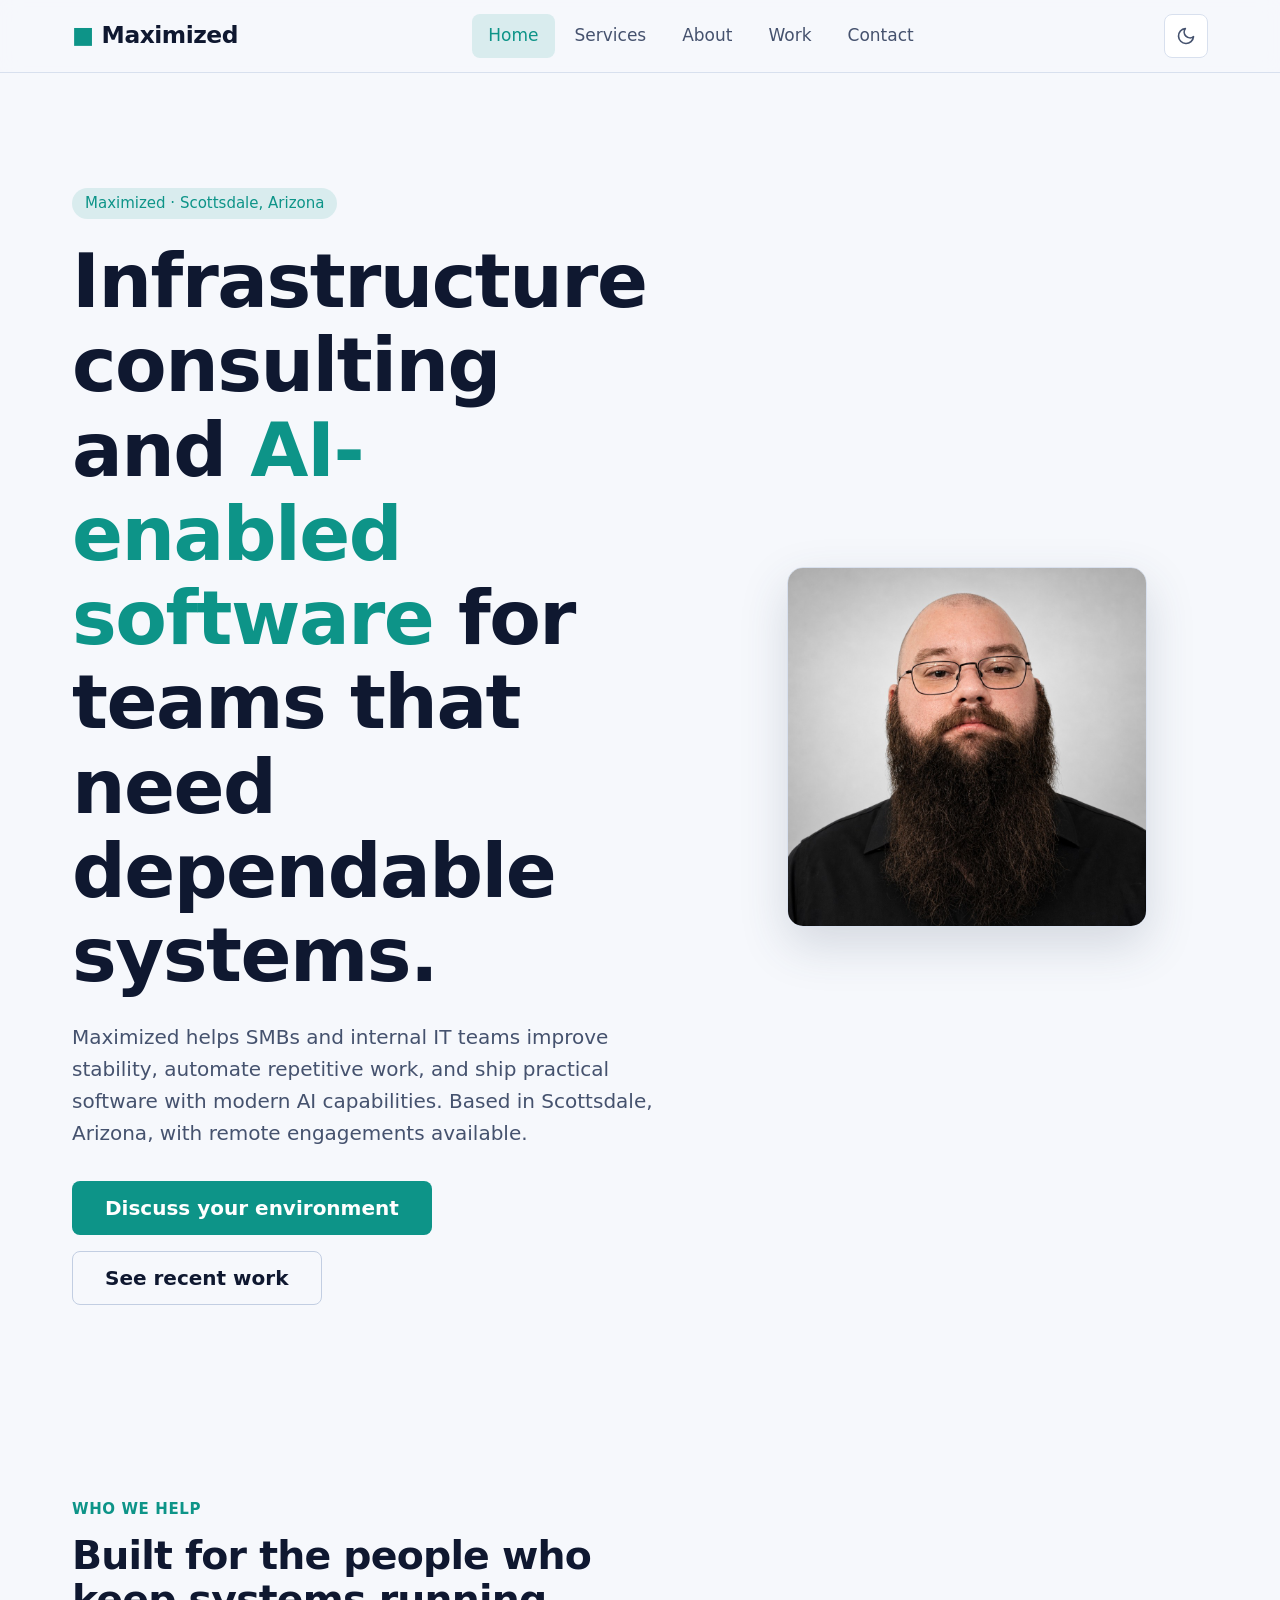
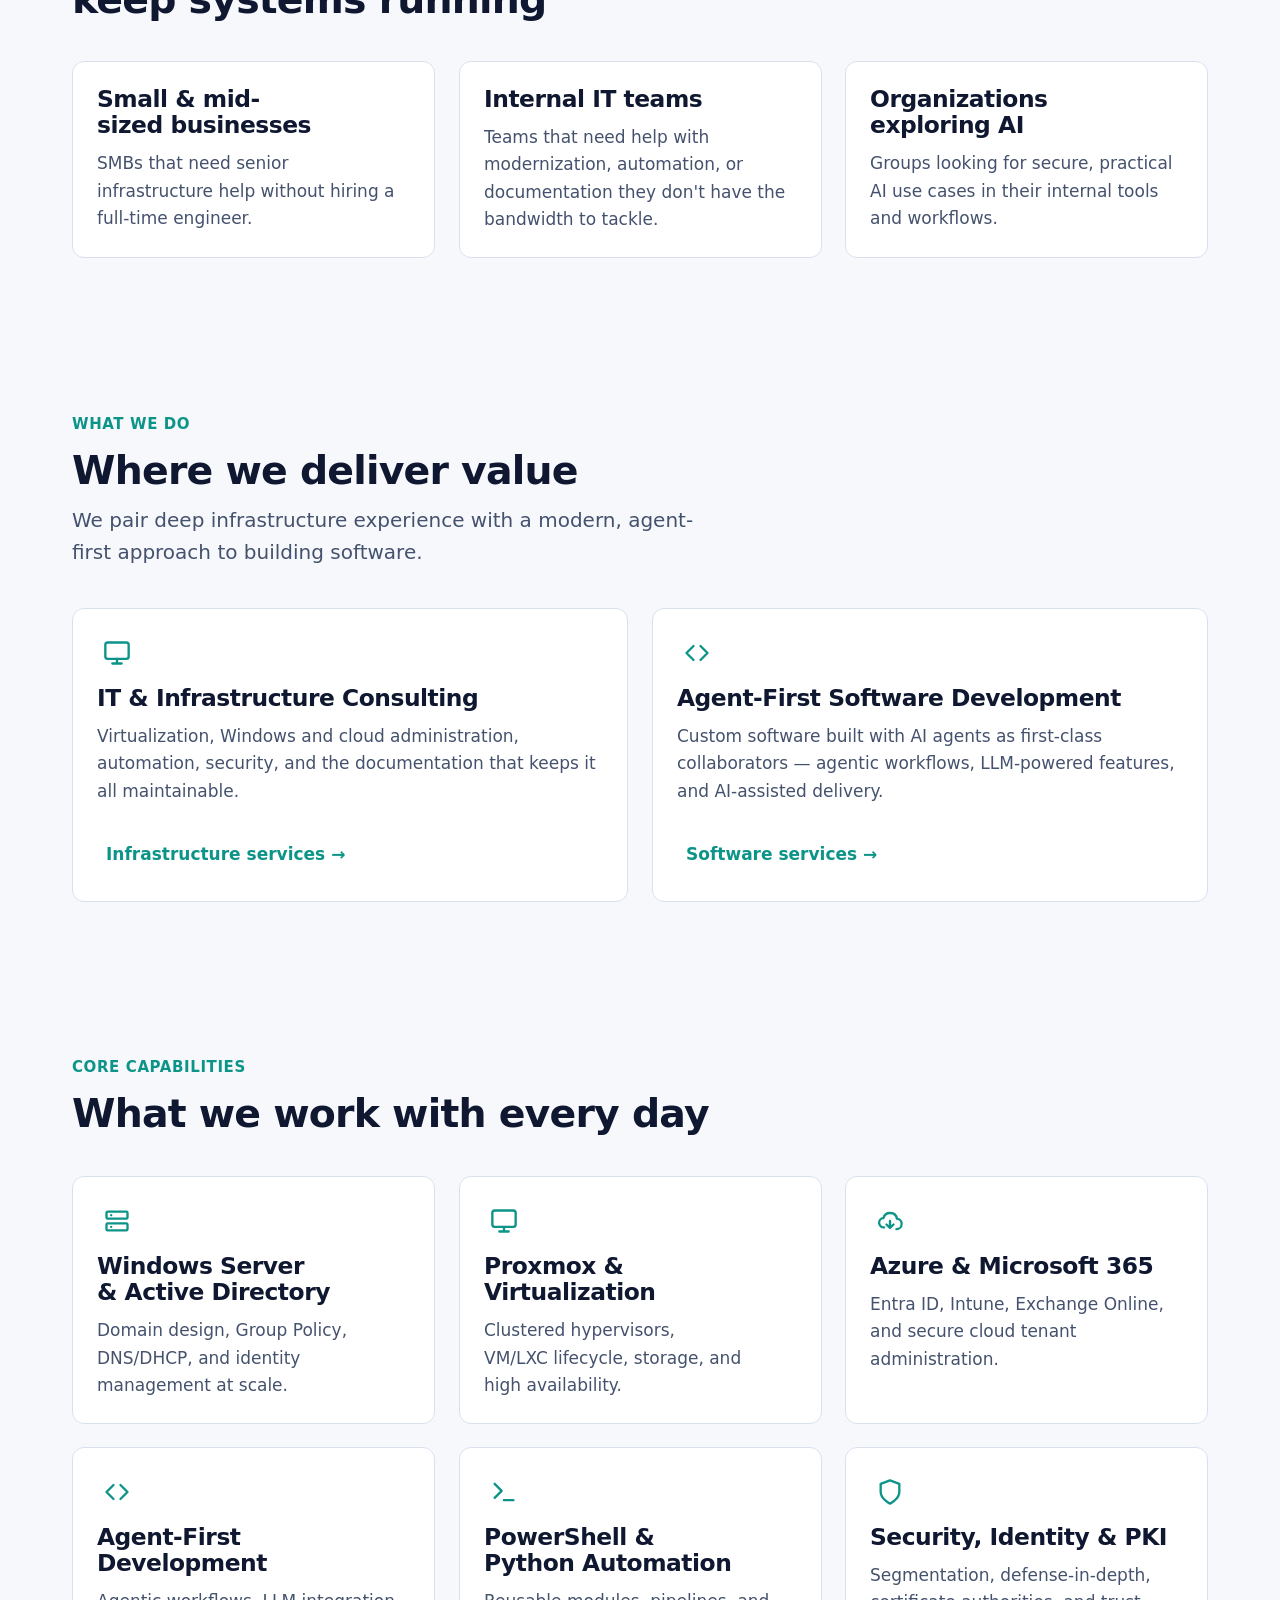
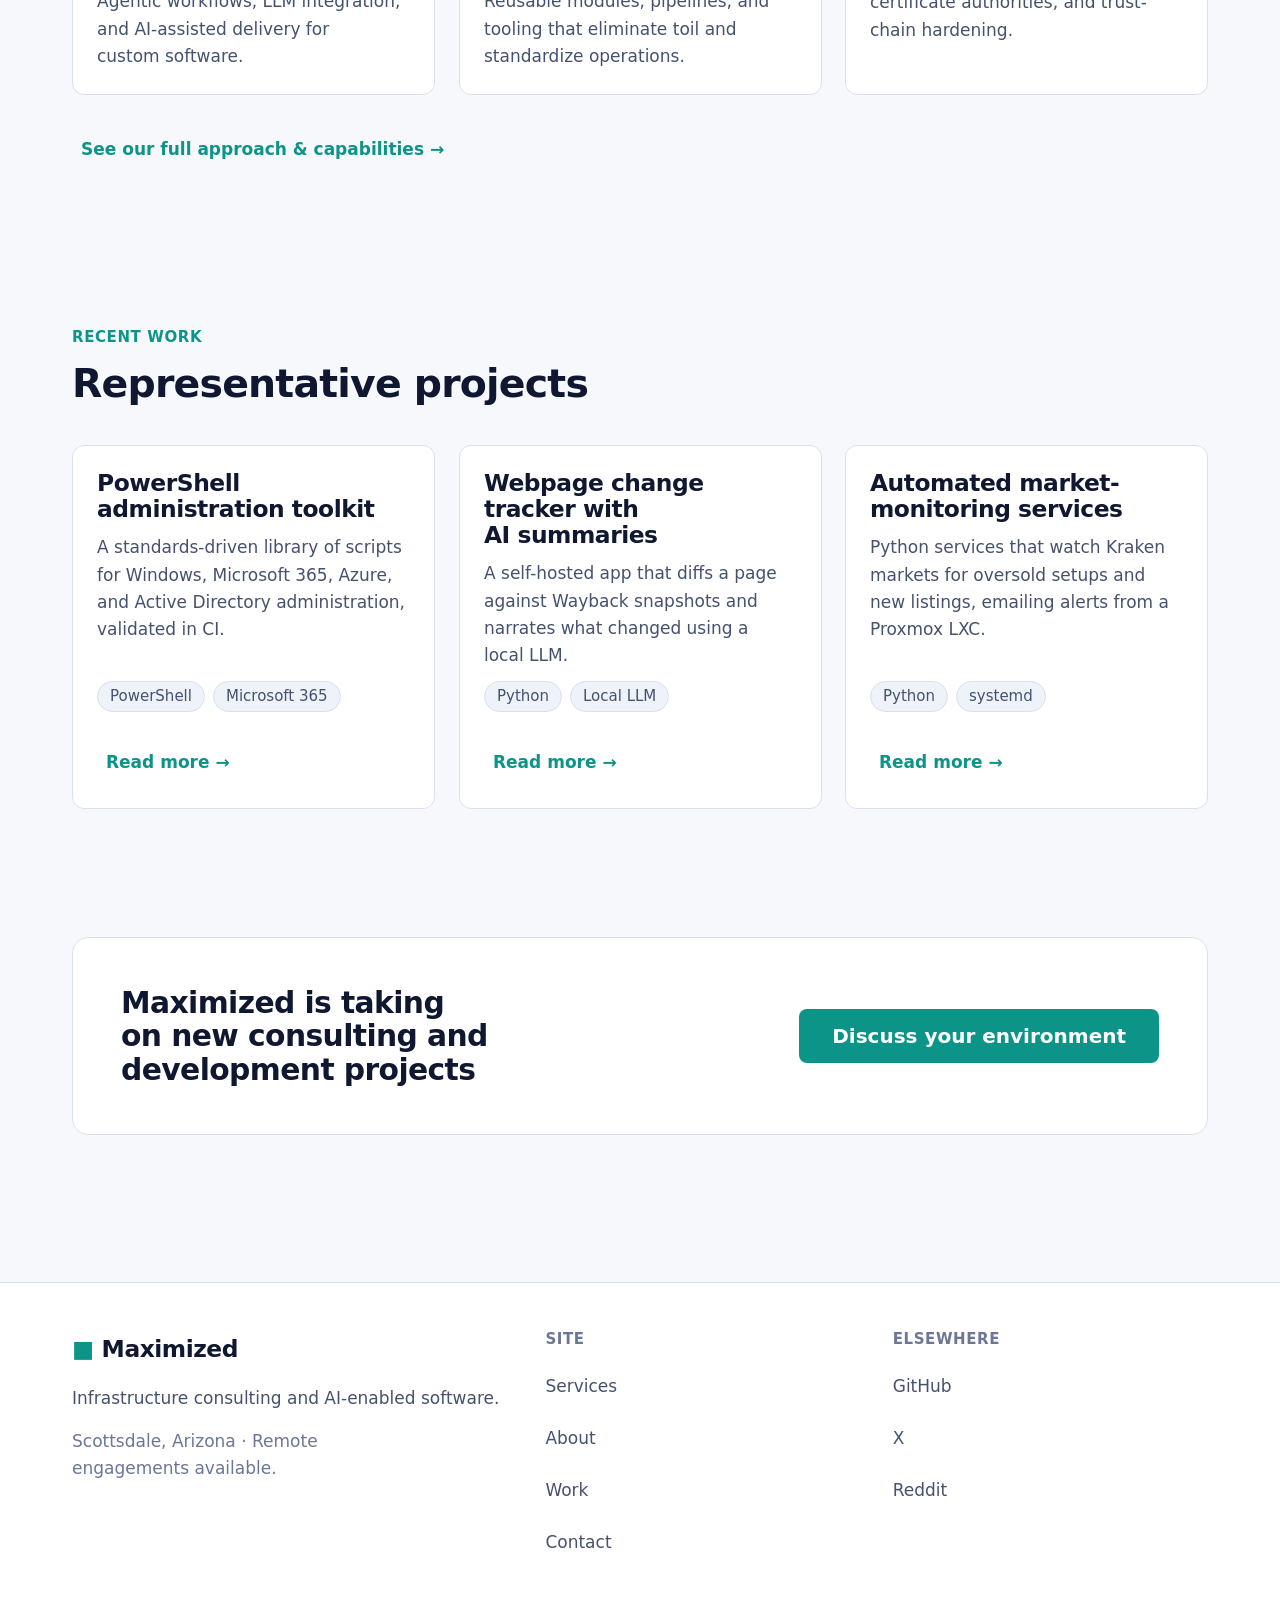
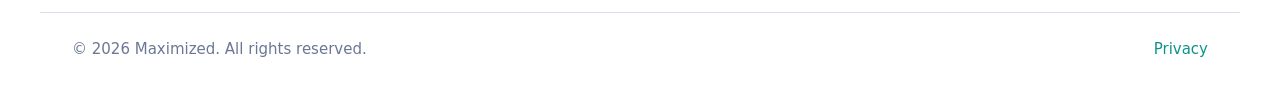
==== commit f41493e7: "Replace generic project copy with accurate repo descriptions Rewrite the Work page case studies and " ====
--- a/index.html
+++ b/index.html
@@ -305,40 +305,40 @@
 
         <ul class="grid grid--3">
           <li class="card card--interactive" data-reveal>
-            <h3 class="card__title">Infrastructure automation toolkit</h3>
-            <p class="card__text">
-              PowerShell and Python tooling to reduce manual admin work across
-              Windows and hybrid environments.
+            <h3 class="card__title">PowerShell administration toolkit</h3>
+            <p class="card__text">
+              A standards-driven library of scripts for Windows, Microsoft 365,
+              Azure, and Active Directory administration, validated in CI.
             </p>
             <div class="card__meta">
               <span class="badge">PowerShell</span>
-              <span class="badge">Python</span>
+              <span class="badge">Microsoft 365</span>
             </div>
             <p class="mt-4"><a class="btn btn--ghost" href="./work.html">Read more &rarr;</a></p>
           </li>
 
           <li class="card card--interactive" data-reveal data-reveal-delay="1">
-            <h3 class="card__title">Operational reporting workflows</h3>
-            <p class="card__text">
-              Scripts and reporting patterns for collecting, structuring, and
-              presenting technical data clearly.
+            <h3 class="card__title">Webpage change tracker with AI summaries</h3>
+            <p class="card__text">
+              A self-hosted app that diffs a page against Wayback snapshots and
+              narrates what changed using a local LLM.
             </p>
             <div class="card__meta">
-              <span class="badge">Reporting</span>
-              <span class="badge">Data</span>
+              <span class="badge">Python</span>
+              <span class="badge">Local LLM</span>
             </div>
             <p class="mt-4"><a class="btn btn--ghost" href="./work.html">Read more &rarr;</a></p>
           </li>
 
           <li class="card card--interactive" data-reveal data-reveal-delay="2">
-            <h3 class="card__title">Custom AI-enabled tooling</h3>
-            <p class="card__text">
-              Early examples of workflows and utilities built with agent-assisted
-              development methods.
+            <h3 class="card__title">Automated market-monitoring services</h3>
+            <p class="card__text">
+              Python services that watch Kraken markets for oversold setups and new
+              listings, emailing alerts from a Proxmox LXC.
             </p>
             <div class="card__meta">
-              <span class="badge">AI</span>
-              <span class="badge">Automation</span>
+              <span class="badge">Python</span>
+              <span class="badge">systemd</span>
             </div>
             <p class="mt-4"><a class="btn btn--ghost" href="./work.html">Read more &rarr;</a></p>
           </li>
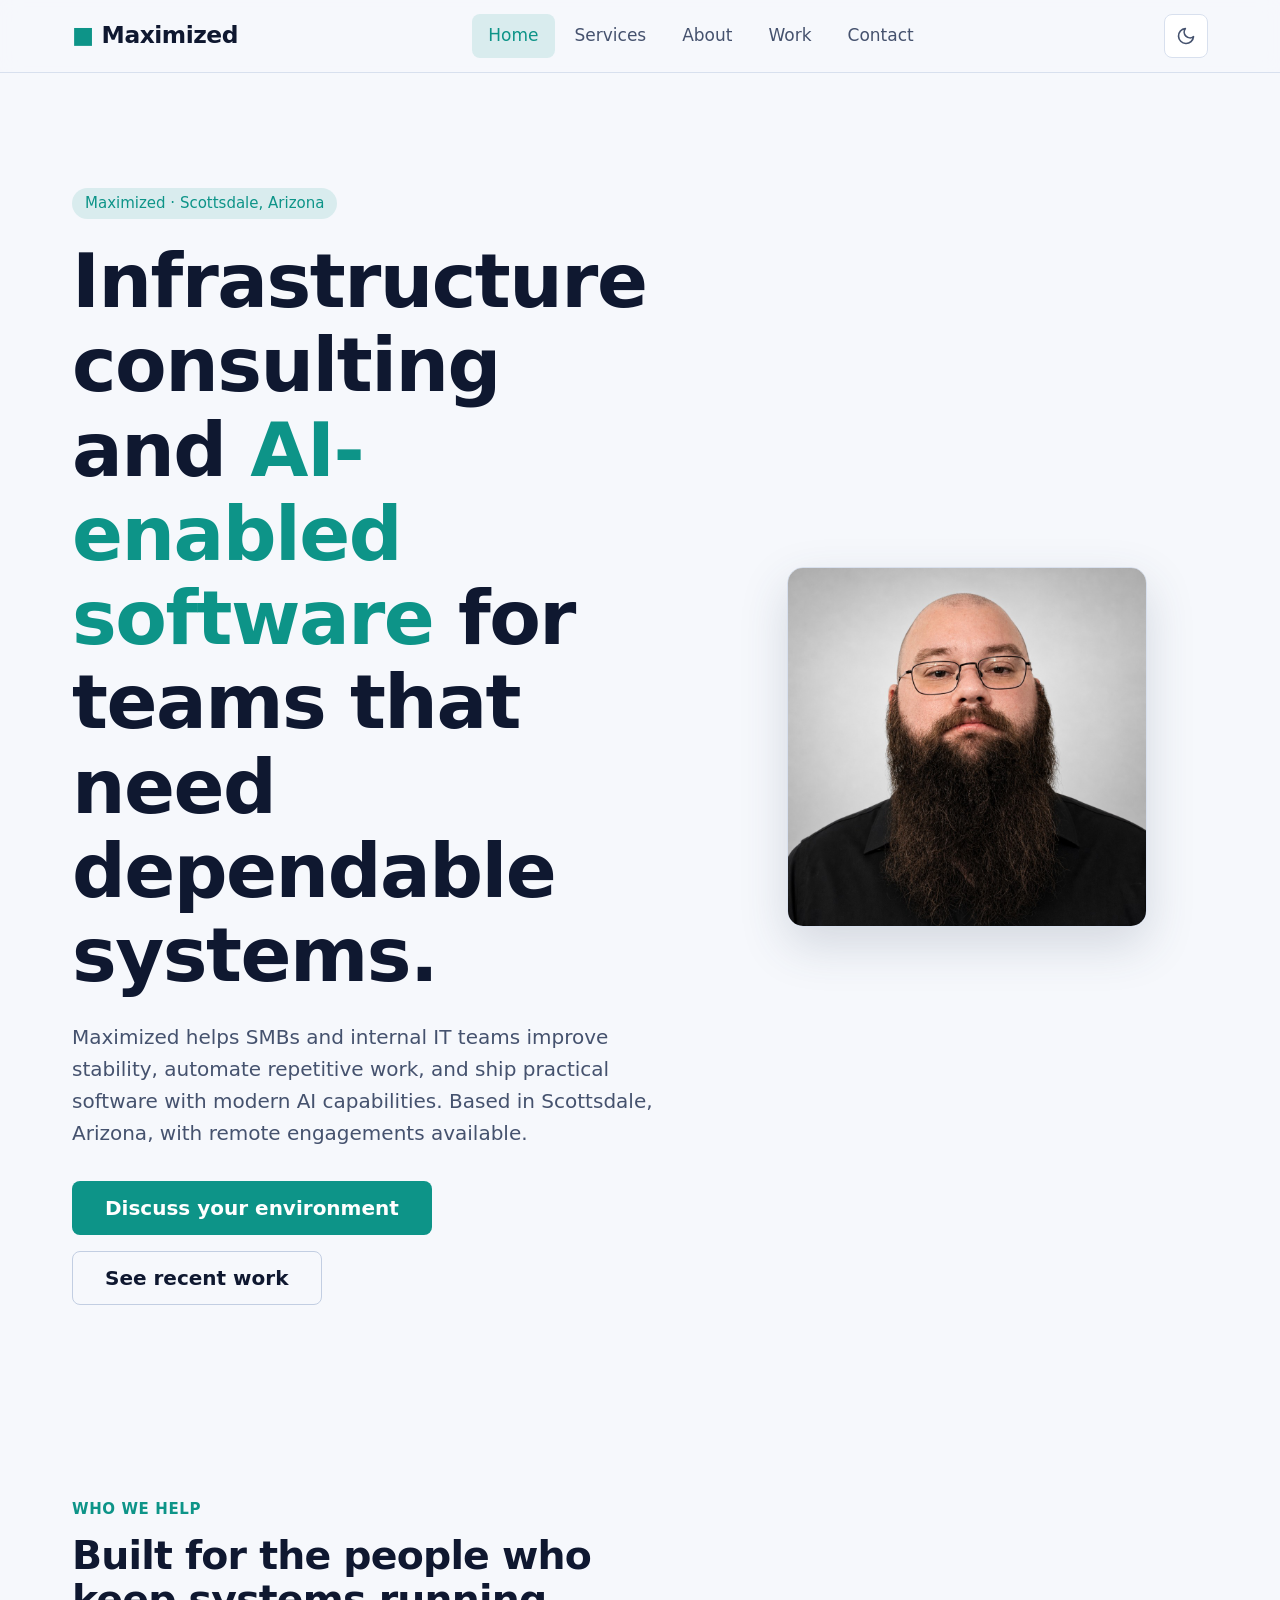
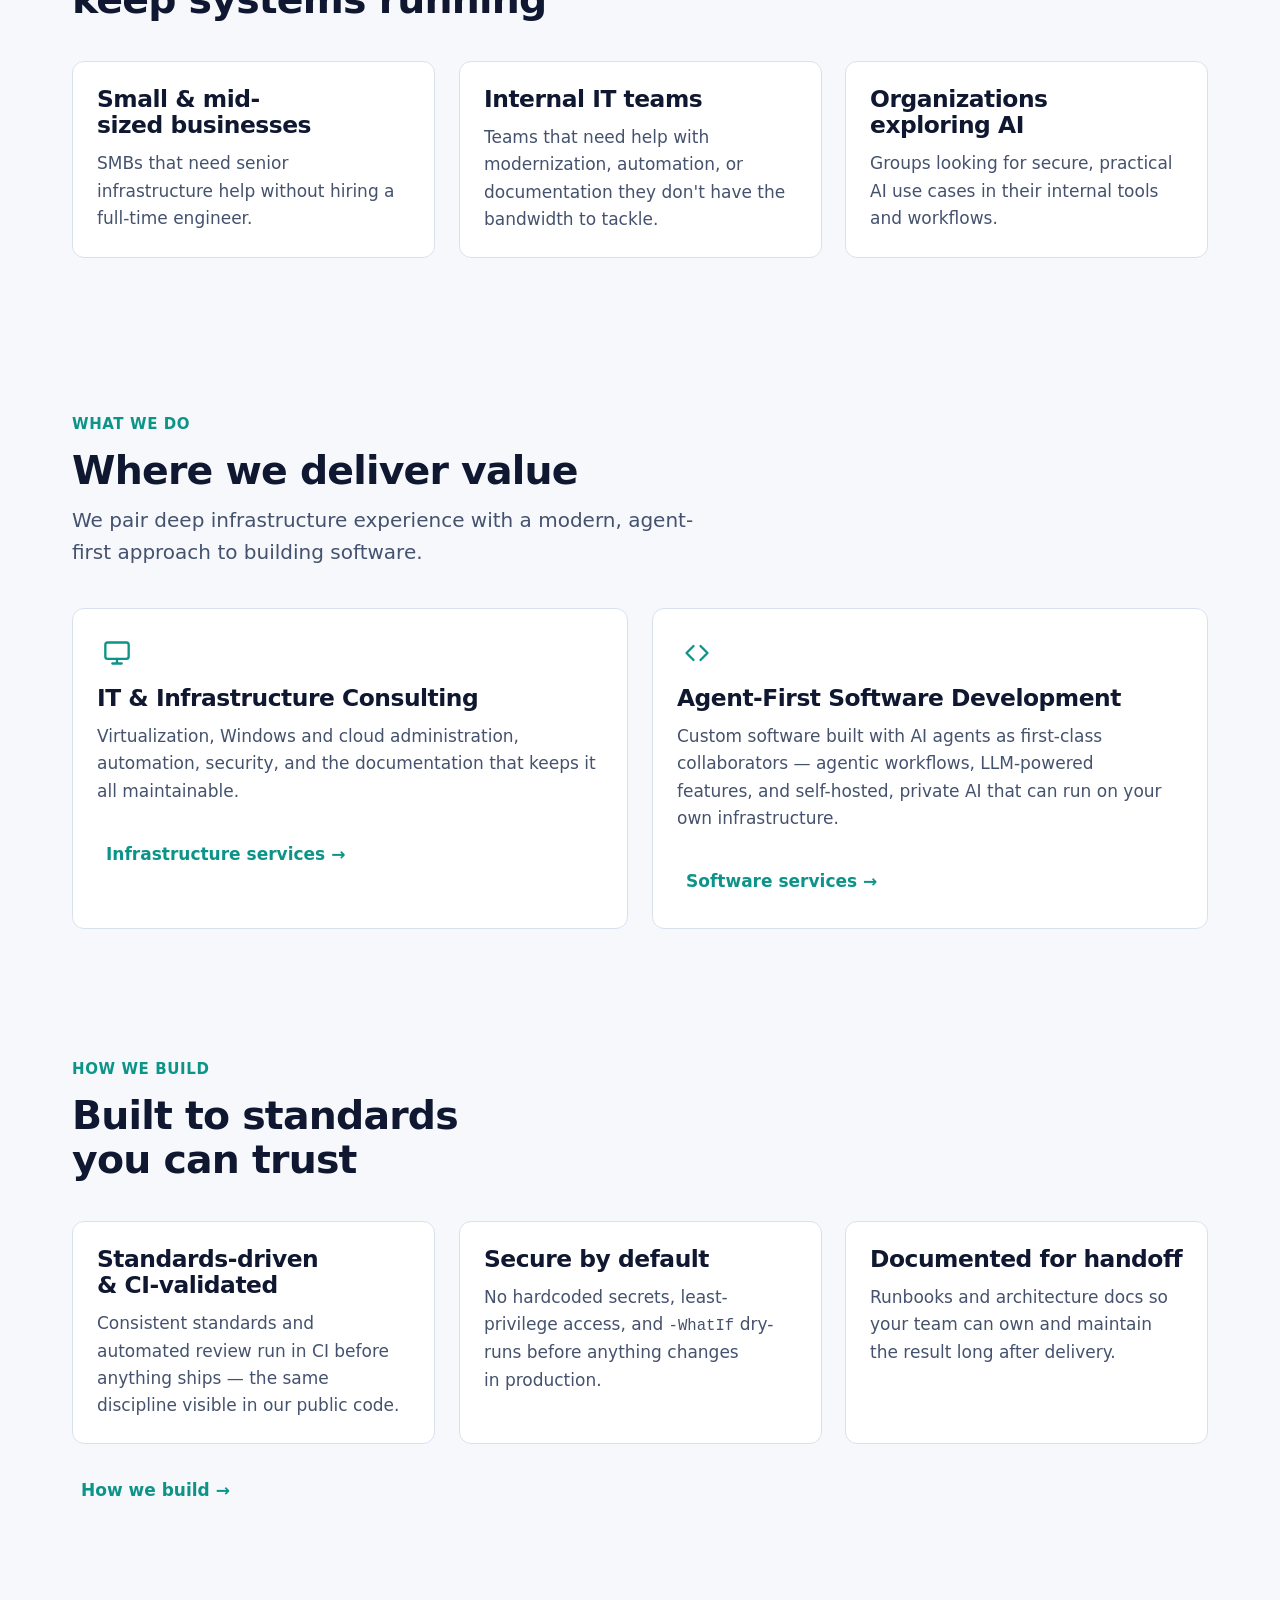
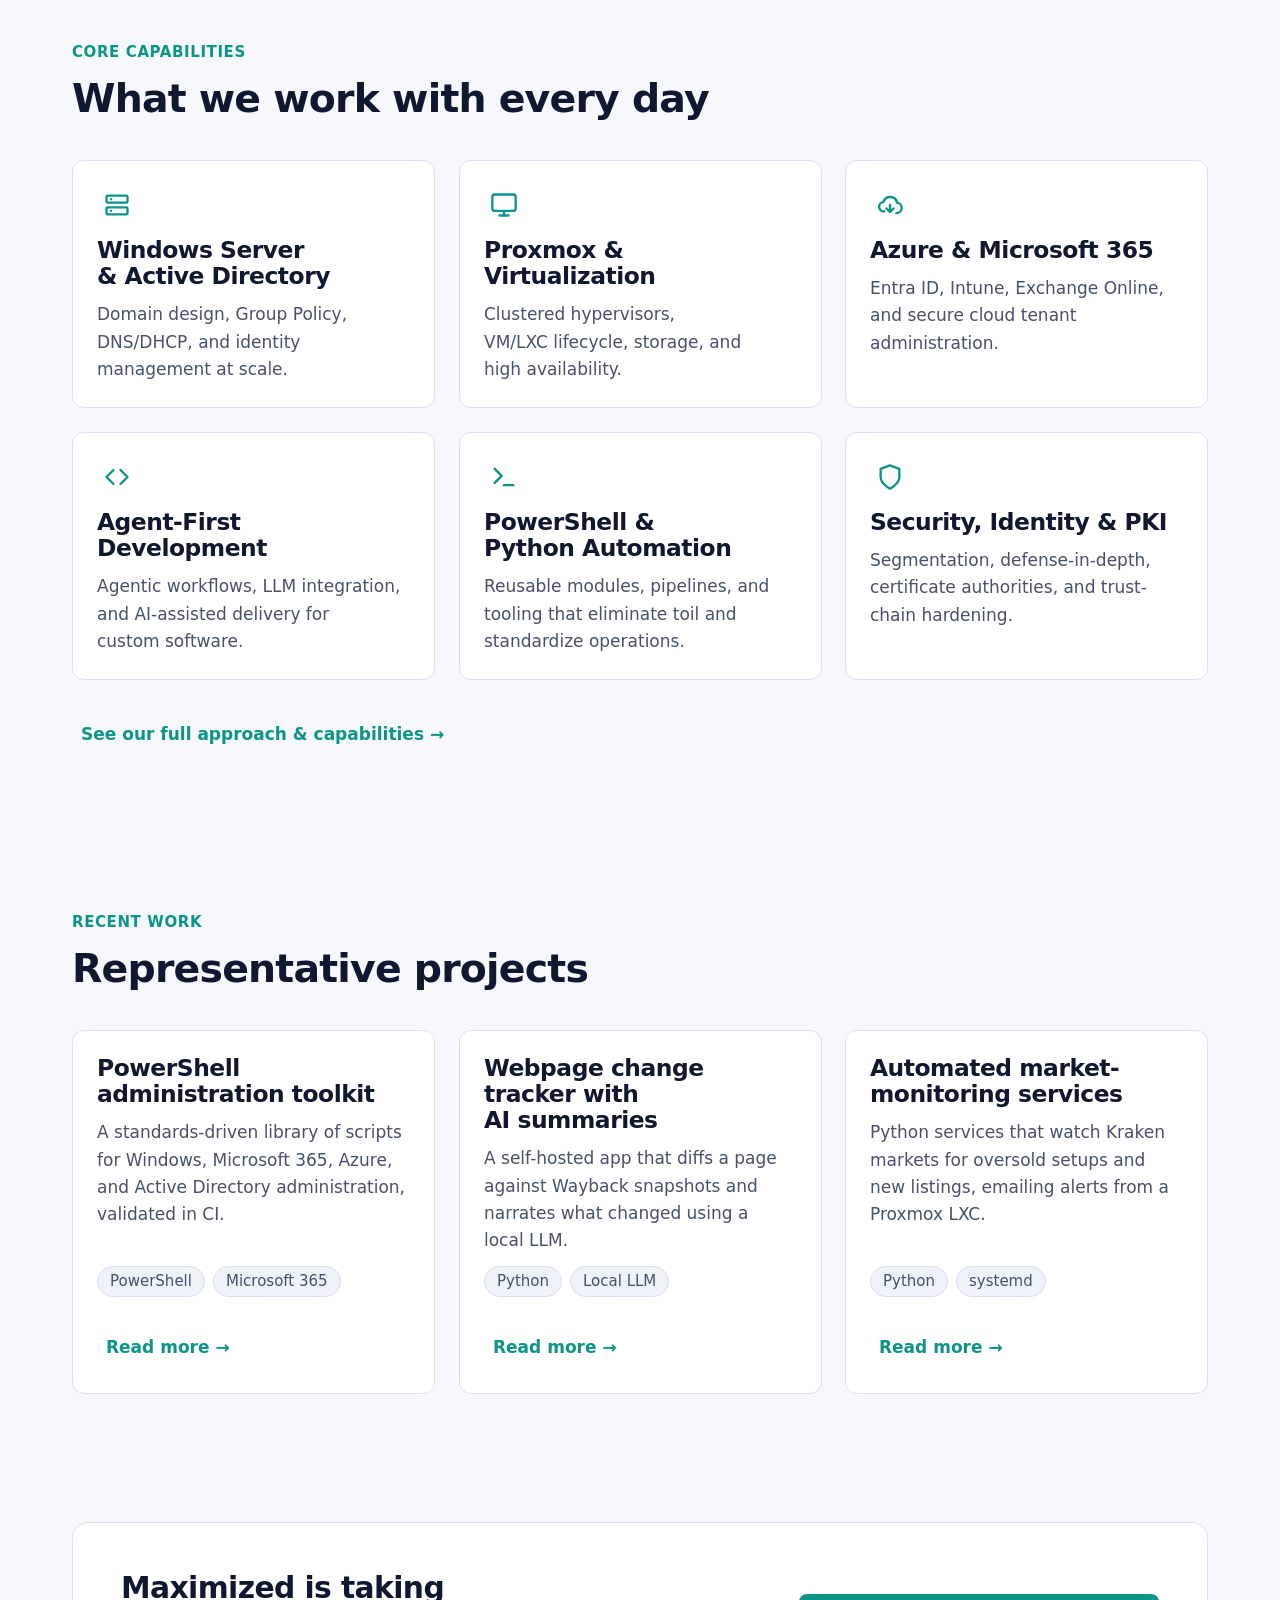
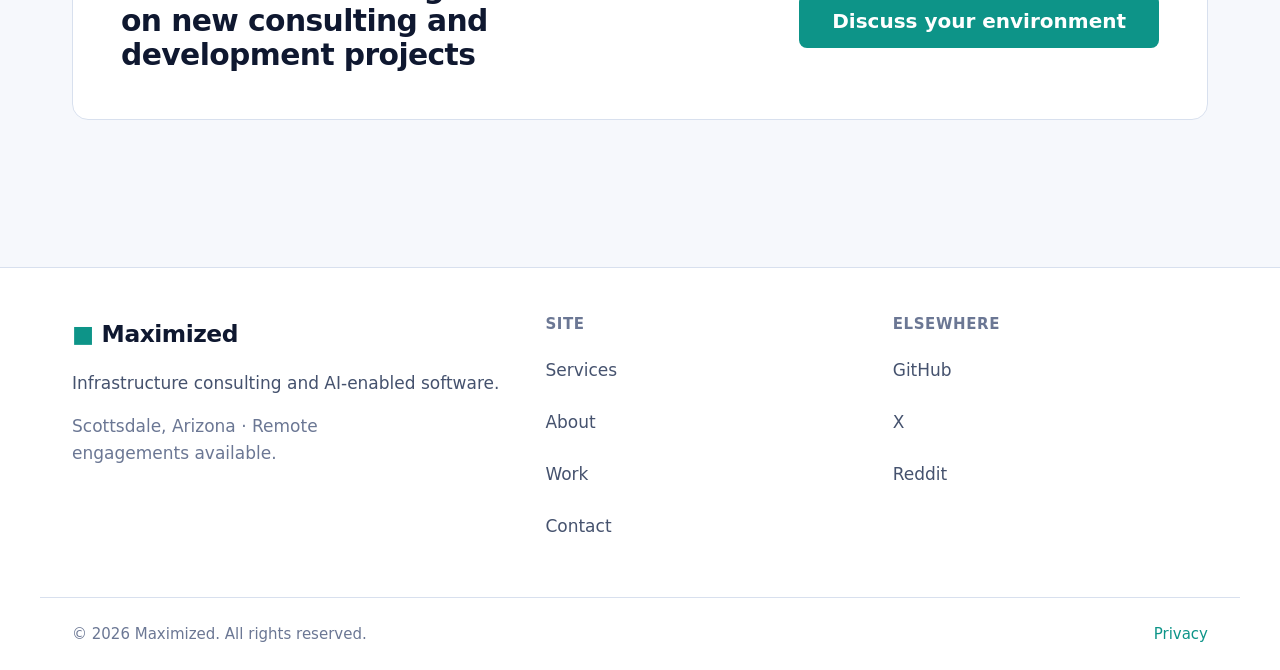
==== commit fec6d3a1: "Amplify credibility with repo-backed evidence across pages Turn claims into verifiable evidence draw" ====
--- a/index.html
+++ b/index.html
@@ -66,11 +66,16 @@
       "Microsoft Azure",
       "Microsoft 365",
       "PowerShell Automation",
+      "Python",
       "Network Security",
       "PKI",
       "Agent-First Software Development",
       "AI Agents",
-      "Large Language Models"
+      "Large Language Models",
+      "LLM Integration",
+      "Self-hosted AI",
+      "Docker",
+      "CI/CD"
     ],
     "sameAs": [
       "https://github.com/maxdaylight",
@@ -223,11 +228,48 @@
             <h3 class="card__title">Agent-First Software Development</h3>
             <p class="card__text">
               Custom software built with AI agents as first-class collaborators —
-              agentic workflows, LLM-powered features, and AI-assisted delivery.
+              agentic workflows, LLM-powered features, and self-hosted, private AI
+              that can run on your own infrastructure.
             </p>
             <p class="mt-4"><a class="btn btn--ghost" href="./services.html#agent-first">Software services &rarr;</a></p>
           </li>
         </ul>
+      </div>
+    </section>
+
+    <!-- ========================== How we build ======================== -->
+    <section class="section section--tight" aria-labelledby="build-title">
+      <div class="container">
+        <div class="section-header">
+          <p class="section-eyebrow">How we build</p>
+          <h2 id="build-title">Built to standards you can trust</h2>
+        </div>
+        <ul class="grid grid--3">
+          <li class="card" data-reveal>
+            <h3 class="card__title">Standards-driven &amp; CI-validated</h3>
+            <p class="card__text">
+              Consistent standards and automated review run in CI before anything
+              ships — the same discipline visible in our public code.
+            </p>
+          </li>
+          <li class="card" data-reveal data-reveal-delay="1">
+            <h3 class="card__title">Secure by default</h3>
+            <p class="card__text">
+              No hardcoded secrets, least-privilege access, and <code>-WhatIf</code>
+              dry-runs before anything changes in production.
+            </p>
+          </li>
+          <li class="card" data-reveal data-reveal-delay="2">
+            <h3 class="card__title">Documented for handoff</h3>
+            <p class="card__text">
+              Runbooks and architecture docs so your team can own and maintain the
+              result long after delivery.
+            </p>
+          </li>
+        </ul>
+        <p class="mt-6">
+          <a class="btn btn--ghost" href="./services.html#build-title">How we build &rarr;</a>
+        </p>
       </div>
     </section>
 
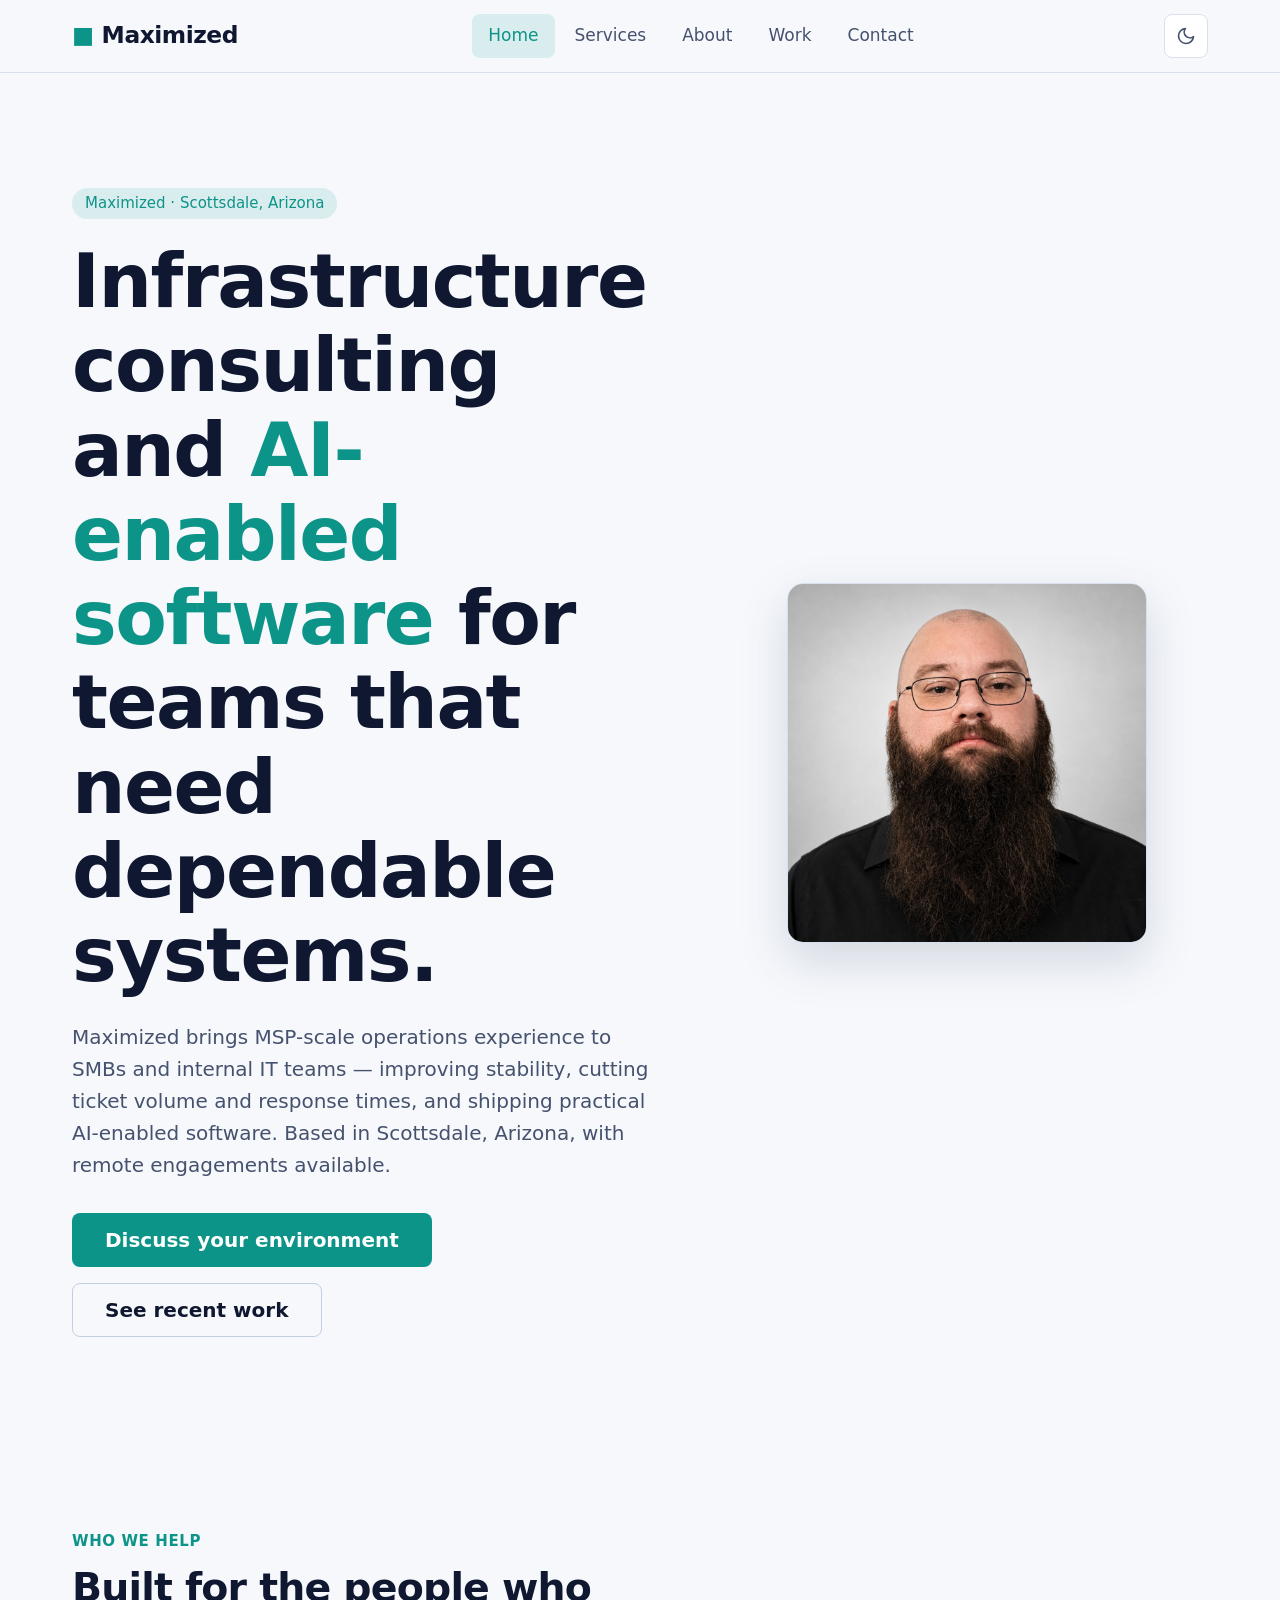
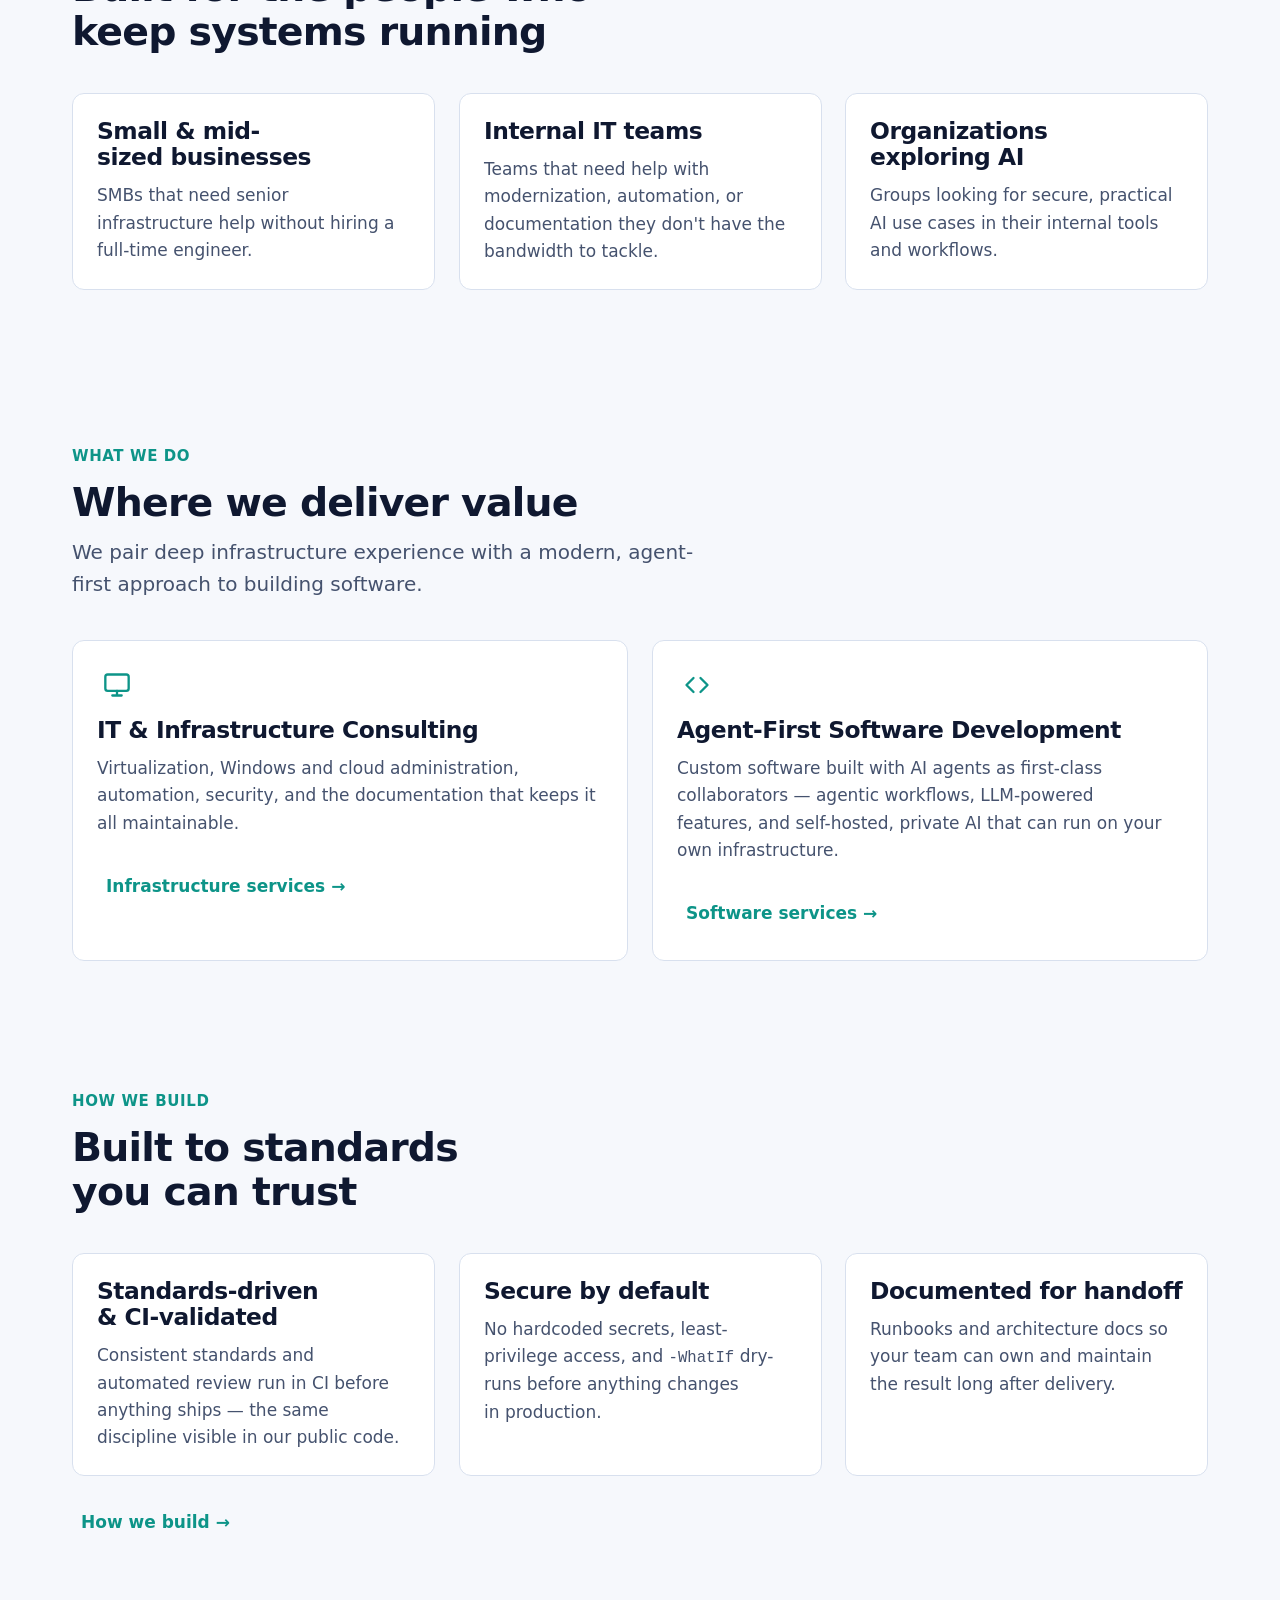
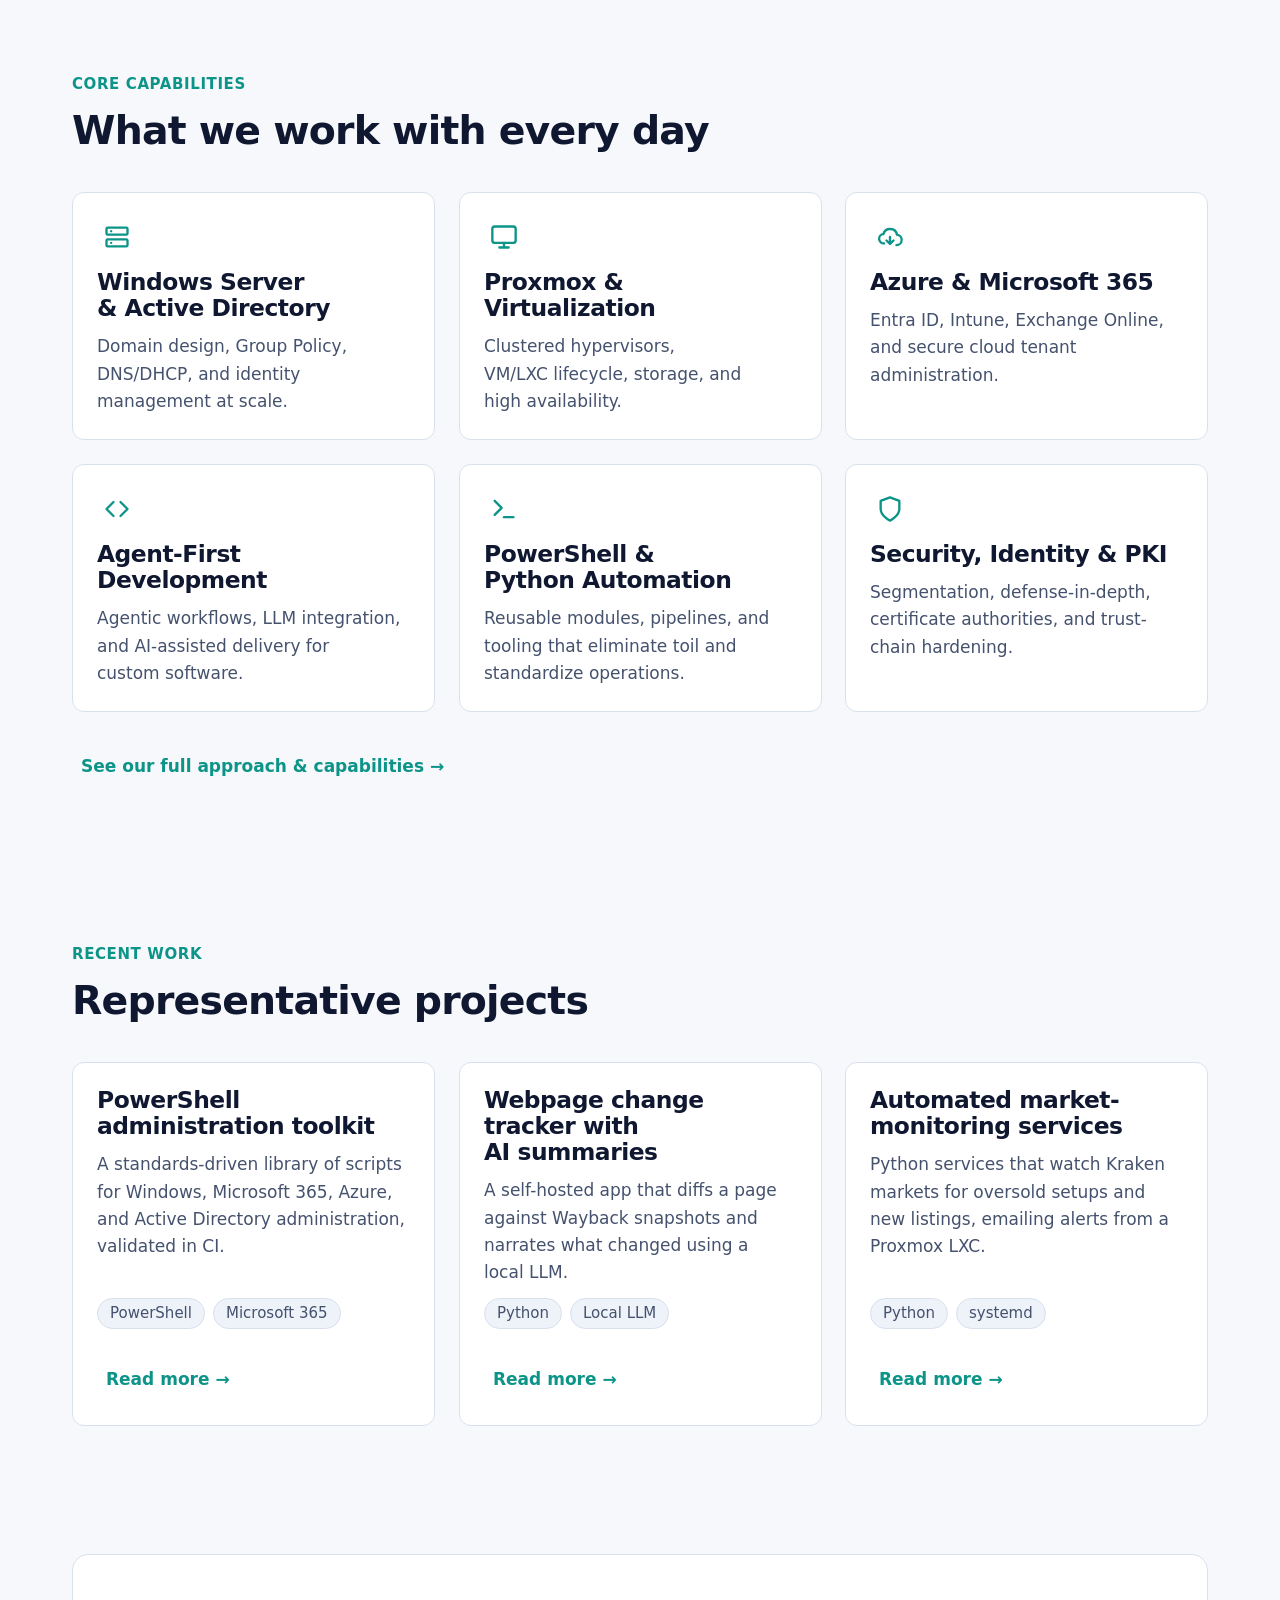
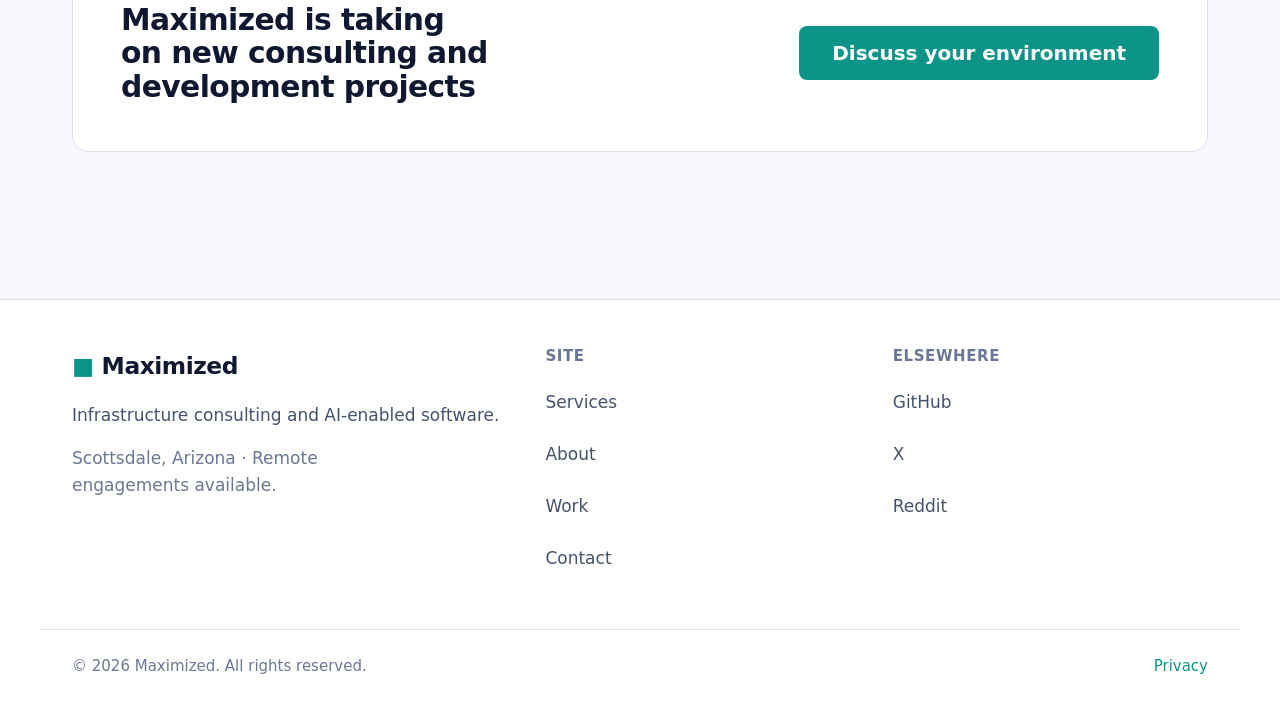
==== commit 99ae9169: "Sharpen positioning and founder bio copy Lead Home/Services with MSP-scale operations experience and" ====
--- a/index.html
+++ b/index.html
@@ -137,10 +137,10 @@
             Infrastructure consulting and <span class="accent">AI-enabled software</span> for teams that need dependable systems.
           </h1>
           <p class="hero__subtitle">
-            Maximized helps SMBs and internal IT teams improve stability, automate
-            repetitive work, and ship practical software with modern AI
-            capabilities. Based in Scottsdale, Arizona, with remote engagements
-            available.
+            Maximized brings MSP-scale operations experience to SMBs and internal
+            IT teams — improving stability, cutting ticket volume and response
+            times, and shipping practical AI-enabled software. Based in Scottsdale,
+            Arizona, with remote engagements available.
           </p>
           <div class="hero__actions cluster">
             <a class="btn btn--primary btn--lg" href="./contact.html">Discuss your environment</a>
